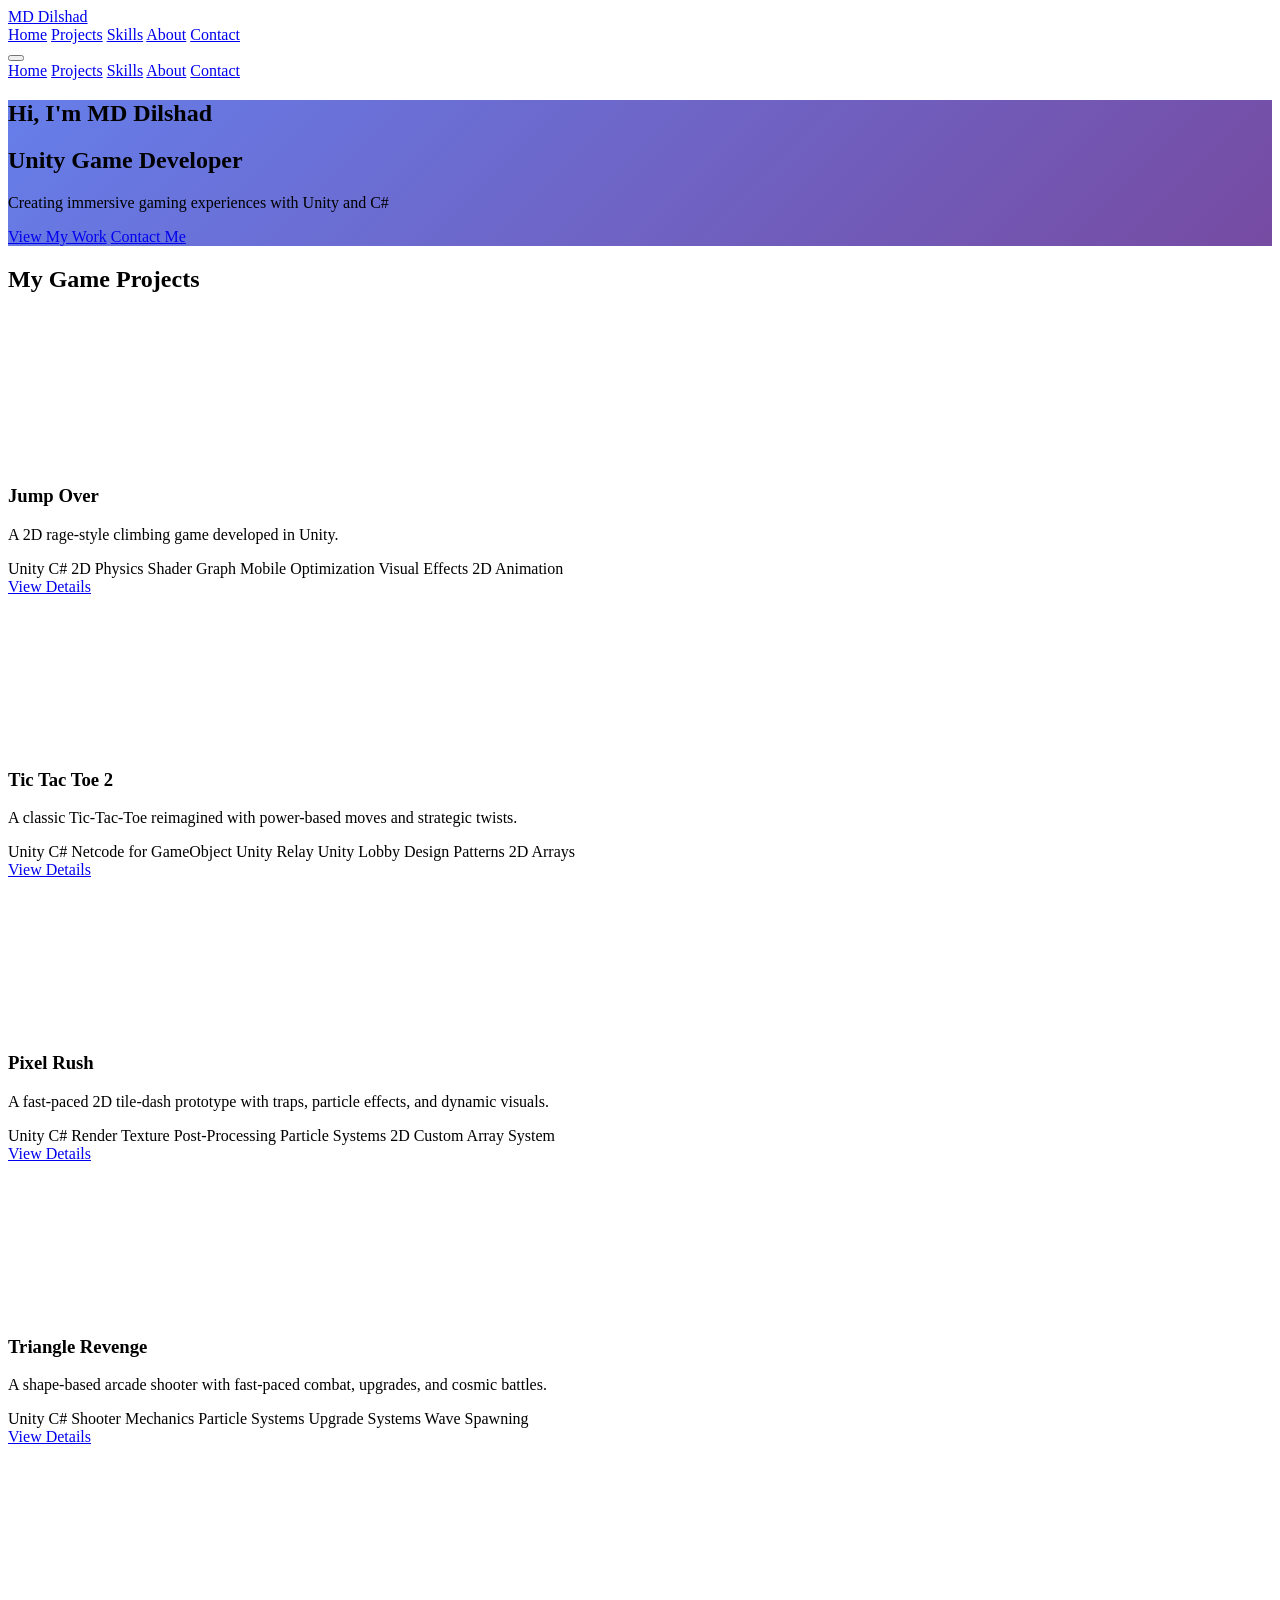
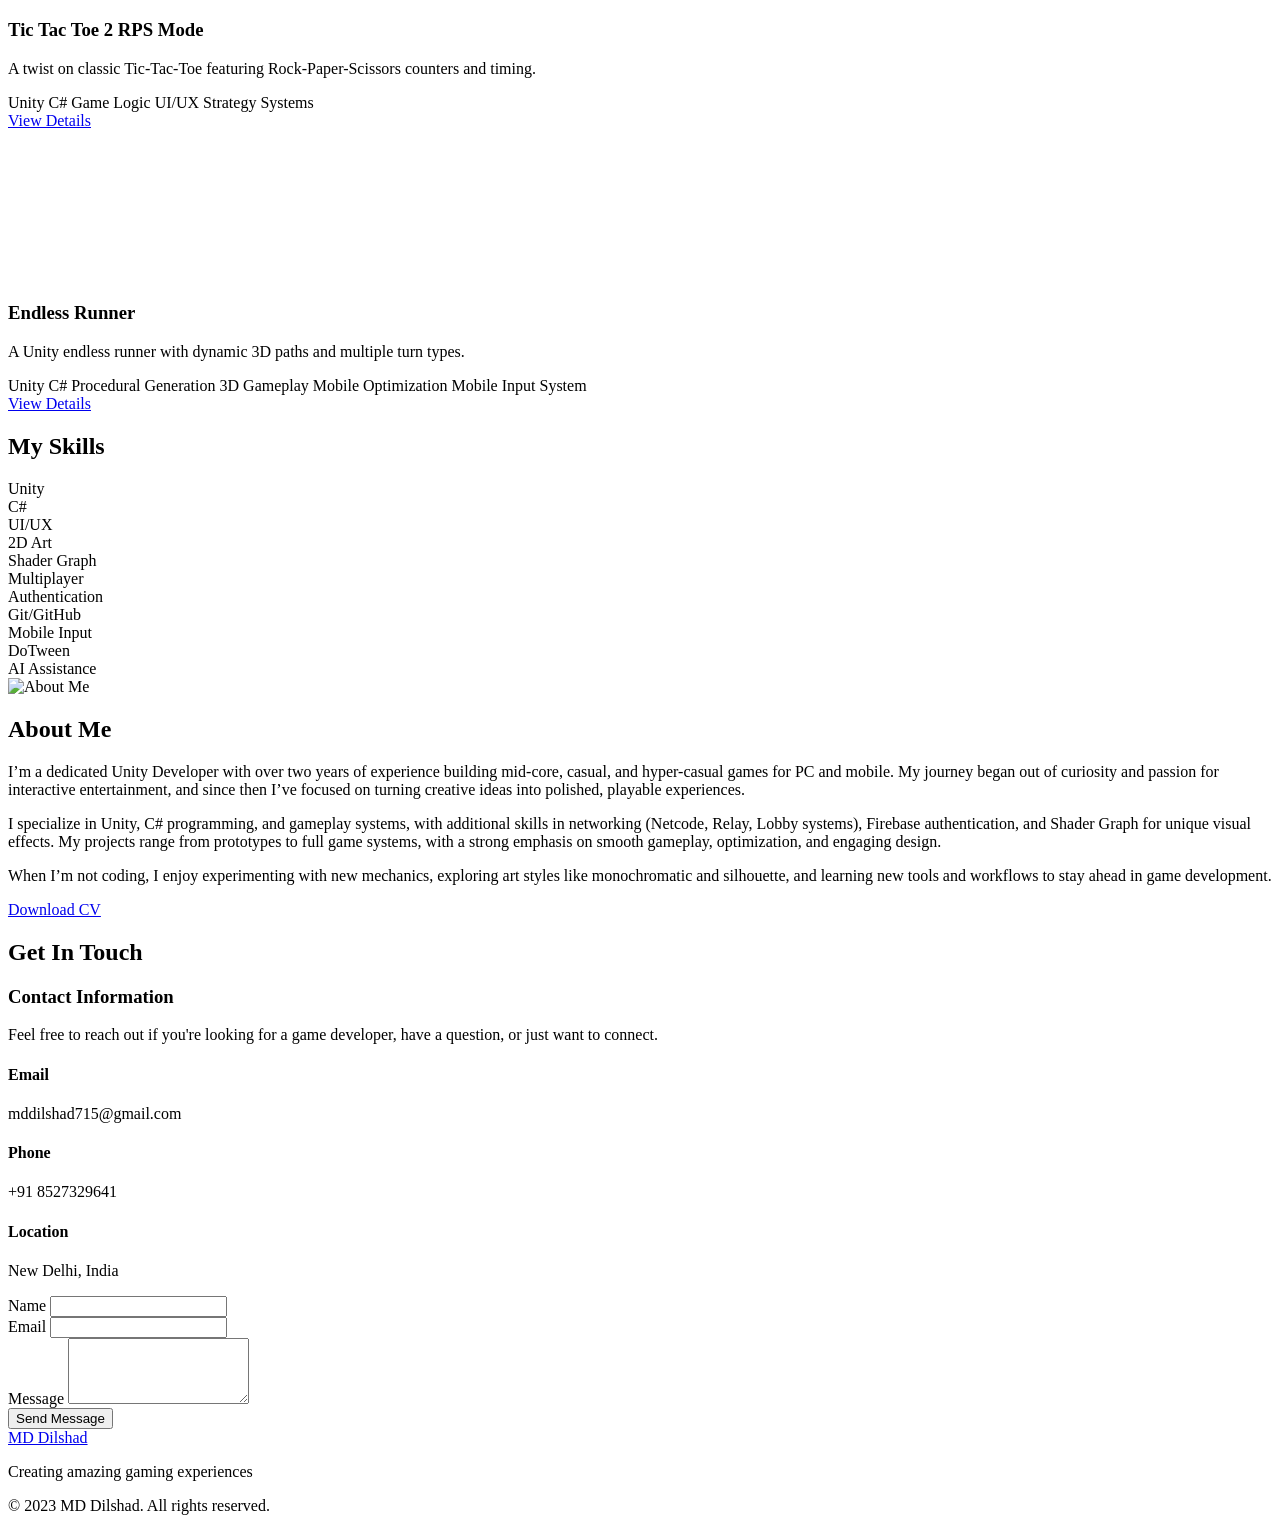
==== index.html @ 61116c67 "Hero Button Fix" ====
<!DOCTYPE html>
<html lang="en">
<head>
    <meta charset="UTF-8">
    <meta name="viewport" content="width=device-width, initial-scale=1.0">
    <title>Unity Game Developer Portfolio</title>
    <script src="https://cdn.tailwindcss.com"></script>
    <link href="https://unpkg.com/aos@2.3.1/dist/aos.css" rel="stylesheet">
    <script src="https://unpkg.com/aos@2.3.1/dist/aos.js"></script>
    <script src="https://cdn.jsdelivr.net/npm/feather-icons/dist/feather.min.js"></script>
    <script src="https://unpkg.com/feather-icons"></script>
    <style>
        html, body {
            max-width: 100%;
            overflow-x: hidden;
        }
        .hero-gradient {
            background: linear-gradient(135deg, #667eea 0%, #764ba2 100%);
        }
        .project-card:hover {
            transform: translateY(-5px);
            box-shadow: 0 20px 25px -5px rgba(0, 0, 0, 0.1), 0 10px 10px -5px rgba(0, 0, 0, 0.04);
        }
        .skill-icon {
            transition: all 0.3s ease;
        }
        .skill-icon:hover {
            transform: scale(1.1);
        }
    </style>
</head>
<body class="bg-gray-100 font-sans overflow-x-hidden">
    <!-- Navigation -->
    <nav class="bg-white shadow-lg fixed w-full z-10">
        <div class="max-w-6xl mx-auto px-4">
            <div class="flex justify-between">
                <div class="flex space-x-7">
                    <div>
                        <a href="#" class="flex items-center py-4 px-2">
                            <i data-feather="cpu" class="h-8 w-8 text-indigo-600"></i>
                            <span class="font-semibold text-gray-900 text-lg ml-2">MD Dilshad</span>
                        </a>
                    </div>
                </div>
                <div class="hidden md:flex items-center space-x-1">
                    <a href="#home" class="py-4 px-2 text-indigo-600 border-b-4 border-indigo-600 font-semibold">Home</a>
                    <a href="#projects" class="py-4 px-2 text-gray-500 font-semibold hover:text-indigo-600 transition duration-300">Projects</a>
                    <a href="#skills" class="py-4 px-2 text-gray-500 font-semibold hover:text-indigo-600 transition duration-300">Skills</a>
                    <a href="#about" class="py-4 px-2 text-gray-500 font-semibold hover:text-indigo-600 transition duration-300">About</a>
                    <a href="#contact" class="py-4 px-2 text-gray-500 font-semibold hover:text-indigo-600 transition duration-300">Contact</a>
                </div>
                <div class="md:hidden flex items-center">
                    <button class="outline-none mobile-menu-button">
                        <i data-feather="menu" class="h-6 w-6 text-gray-500"></i>
                    </button>
                </div>
            </div>
            <!-- Mobile menu -->
            <div class="mobile-menu hidden md:hidden">
                <a href="#home" class="block py-2 px-4 text-sm hover:bg-indigo-50 text-indigo-600">Home</a>
                <a href="#projects" class="block py-2 px-4 text-sm hover:bg-indigo-50 text-gray-500 hover:text-indigo-600">Projects</a>
                <a href="#skills" class="block py-2 px-4 text-sm hover:bg-indigo-50 text-gray-500 hover:text-indigo-600">Skills</a>
                <a href="#about" class="block py-2 px-4 text-sm hover:bg-indigo-50 text-gray-500 hover:text-indigo-600">About</a>
                <a href="#contact" class="block py-2 px-4 text-sm hover:bg-indigo-50 text-gray-500 hover:text-indigo-600">Contact</a>
            </div>
        </div>
    </nav>

    <!-- Hero Section -->
    <section id="home" class="hero-gradient text-white pt-32 pb-20 px-4">
        <div class="max-w-6xl mx-auto">
            <div class="flex flex-col items-center text-center">
                <div data-aos="fade-up">
                    <h1 class="text-4xl md:text-5xl font-bold mb-4">Hi, I'm MD Dilshad</h1>
                    <h2 class="text-2xl md:text-3xl font-semibold mb-4">Unity Game Developer</h2>
                    <p class="text-xl mb-8">Creating immersive gaming experiences with Unity and C#</p>
                    <div class="flex space-x-4 justify-center">
                        <a href="#projects" class="border-2 border-white text-white px-6 py-3 rounded-lg font-semibold hover:bg-white hover:text-indigo-600 transition duration-300">View My Work</a>
                        <a href="#contact" class="border-2 border-white text-white px-6 py-3 rounded-lg font-semibold hover:bg-white hover:text-indigo-600 transition duration-300">Contact Me</a>
                    </div>
                </div>
            </div>
        </div>
    </section>

    <!-- Projects Section -->
    <section id="projects" class="py-20 bg-white">
        <div class="max-w-6xl mx-auto px-4">
            <h2 class="text-3xl font-bold text-center mb-16" data-aos="fade-up">My Game Projects</h2>
            <div class="grid md:grid-cols-2 lg:grid-cols-3 gap-8">
                <!-- Project 1 -->
                <div class="project-card bg-gray-50 rounded-lg overflow-hidden shadow-md transition duration-300" data-aos="fade-up" data-aos-delay="100">
                    <iframe class="w-full h-48" src="https://www.youtube.com/embed/3eu5__OpZB0?autoplay=0&mute=1" frameborder="0" allow="accelerometer; autoplay; clipboard-write; encrypted-media; gyroscope; picture-in-picture" allowfullscreen></iframe>
                    <div class="p-6">
                        <h3 class="text-xl font-semibold mb-2">Jump Over</h3>
                        <p class="text-gray-600 mb-4">A 2D rage-style climbing game developed in Unity.</p>
                        <div class="flex flex-wrap gap-2 mb-4">
                            <span class="bg-indigo-100 text-indigo-800 text-xs px-2 py-1 rounded">Unity</span>
                            <span class="bg-indigo-100 text-indigo-800 text-xs px-2 py-1 rounded">C#</span>
                            <span class="bg-indigo-100 text-indigo-800 text-xs px-2 py-1 rounded">2D Physics</span>
                             <span class="bg-indigo-100 text-indigo-800 text-xs px-2 py-1 rounded">Shader Graph</span>
                             <span class="bg-indigo-100 text-indigo-800 text-xs px-2 py-1 rounded">Mobile Optimization</span>
                             <span class="bg-indigo-100 text-indigo-800 text-xs px-2 py-1 rounded">Visual Effects</span>
                             <span class="bg-indigo-100 text-indigo-800 text-xs px-2 py-1 rounded">2D Animation</span>
                        </div>
                        <a href="Projects/jump-over.html" class="text-indigo-600 font-medium hover:text-indigo-800 flex items-center">
                            View Details <i data-feather="arrow-right" class="ml-1 w-4 h-4"></i>
                        </a>
                    </div>
                </div>

                <!-- Project 2 -->
                <div class="project-card bg-gray-50 rounded-lg overflow-hidden shadow-md transition duration-300" data-aos="fade-up" data-aos-delay="200">
                    <iframe class="w-full h-48" src="https://www.youtube.com/embed/LRDR1zt-kwQ?autoplay=0&mute=1" frameborder="0" allow="accelerometer; autoplay; clipboard-write; encrypted-media; gyroscope; picture-in-picture" allowfullscreen></iframe>
                    <div class="p-6">
                        <h3 class="text-xl font-semibold mb-2">Tic Tac Toe 2</h3>
                        <p class="text-gray-600 mb-4">A classic Tic-Tac-Toe reimagined with power-based moves and strategic twists.</p>
                        <div class="flex flex-wrap gap-2 mb-4">
                            <span class="bg-indigo-100 text-indigo-800 text-xs px-2 py-1 rounded">Unity</span>
                            <span class="bg-indigo-100 text-indigo-800 text-xs px-2 py-1 rounded">C#</span>
                            <span class="bg-indigo-100 text-indigo-800 text-xs px-2 py-1 rounded">Netcode for GameObject</span>
                            <span class="bg-indigo-100 text-indigo-800 text-xs px-2 py-1 rounded">Unity Relay</span>
                            <span class="bg-indigo-100 text-indigo-800 text-xs px-2 py-1 rounded">Unity Lobby</span>
                            <span class="bg-indigo-100 text-indigo-800 text-xs px-2 py-1 rounded">Design Patterns</span>
                            <span class="bg-indigo-100 text-indigo-800 text-xs px-2 py-1 rounded">2D Arrays</span>
                        </div>
                        <a href="Projects/tic-tac-toe-2.html" class="text-indigo-600 font-medium hover:text-indigo-800 flex items-center">
                            View Details <i data-feather="arrow-right" class="ml-1 w-4 h-4"></i>
                        </a>
                    </div>
                </div>

                <!-- Project 3 -->
                <div class="project-card bg-gray-50 rounded-lg overflow-hidden shadow-md transition duration-300" data-aos="fade-up" data-aos-delay="300">
                    <iframe class="w-full h-48" src="https://www.youtube.com/embed/Wtzt5VCRY5o?autoplay=0&mute=1" frameborder="0" allow="accelerometer; autoplay; clipboard-write; encrypted-media; gyroscope; picture-in-picture" allowfullscreen></iframe>
                    <div class="p-6">
                        <h3 class="text-xl font-semibold mb-2">Pixel Rush</h3>
                        <p class="text-gray-600 mb-4">A fast-paced 2D tile-dash prototype with traps, particle effects, and dynamic visuals.</p>
                        <div class="flex flex-wrap gap-2 mb-4">
                            <span class="bg-indigo-100 text-indigo-800 text-xs px-2 py-1 rounded">Unity</span>
                            <span class="bg-indigo-100 text-indigo-800 text-xs px-2 py-1 rounded">C#</span>
                            <span class="bg-indigo-100 text-indigo-800 text-xs px-2 py-1 rounded">Render Texture</span>
                            <span class="bg-indigo-100 text-indigo-800 text-xs px-2 py-1 rounded">Post-Processing</span>
                            <span class="bg-indigo-100 text-indigo-800 text-xs px-2 py-1 rounded">Particle Systems</span>
                            <span class="bg-indigo-100 text-indigo-800 text-xs px-2 py-1 rounded">2D</span>
                            <span class="bg-indigo-100 text-indigo-800 text-xs px-2 py-1 rounded">Custom Array System</span>
                        </div>
                        <a href="Projects/pixel-rush.html" class="text-indigo-600 font-medium hover:text-indigo-800 flex items-center">
                            View Details <i data-feather="arrow-right" class="ml-1 w-4 h-4"></i>
                        </a>
                    </div>
                </div>

                <!-- Project 4 -->
                <div class="project-card bg-gray-50 rounded-lg overflow-hidden shadow-md transition duration-300" data-aos="fade-up" data-aos-delay="200">
                    <iframe class="w-full h-48" src="https://www.youtube.com/embed/_KLs9gcrecw?autoplay=0&mute=1" frameborder="0" allow="accelerometer; autoplay; clipboard-write; encrypted-media; gyroscope; picture-in-picture" allowfullscreen></iframe>
                    <div class="p-6">
                        <h3 class="text-xl font-semibold mb-2">Triangle Revenge</h3>
                        <p class="text-gray-600 mb-4">A shape-based arcade shooter with fast-paced combat, upgrades, and cosmic battles.</p>
                        <div class="flex flex-wrap gap-2 mb-4">
                            <span class="bg-indigo-100 text-indigo-800 text-xs px-2 py-1 rounded">Unity</span>
                            <span class="bg-indigo-100 text-indigo-800 text-xs px-2 py-1 rounded">C#</span>
                            <span class="bg-indigo-100 text-indigo-800 text-xs px-2 py-1 rounded">Shooter Mechanics</span>
                            <span class="bg-indigo-100 text-indigo-800 text-xs px-2 py-1 rounded">Particle Systems</span>
                            <span class="bg-indigo-100 text-indigo-800 text-xs px-2 py-1 rounded">Upgrade Systems</span>
                            <span class="bg-indigo-100 text-indigo-800 text-xs px-2 py-1 rounded">Wave Spawning</span>
                        </div>
                        <a href="Projects/triangle-revenge.html" class="text-indigo-600 font-medium hover:text-indigo-800 flex items-center">
                            View Details <i data-feather="arrow-right" class="ml-1 w-4 h-4"></i>
                        </a>
                    </div>
                </div>
                <!-- Project 5 -->
                <div class="project-card bg-gray-50 rounded-lg overflow-hidden shadow-md transition duration-300" data-aos="fade-up" data-aos-delay="200">
                    <iframe class="w-full h-48" src="https://www.youtube.com/embed/B2mgcxp8aUc?autoplay=0&mute=1" frameborder="0" allow="accelerometer; autoplay; clipboard-write; encrypted-media; gyroscope; picture-in-picture" allowfullscreen></iframe>
                    <div class="p-6">
                        <h3 class="text-xl font-semibold mb-2">Tic Tac Toe 2 RPS Mode</h3>
                        <p class="text-gray-600 mb-4">A twist on classic Tic-Tac-Toe featuring Rock-Paper-Scissors counters and timing.</p>
                        <div class="flex flex-wrap gap-2 mb-4">
                            <span class="bg-indigo-100 text-indigo-800 text-xs px-2 py-1 rounded">Unity</span>
                            <span class="bg-indigo-100 text-indigo-800 text-xs px-2 py-1 rounded">C#</span>
                            <span class="bg-indigo-100 text-indigo-800 text-xs px-2 py-1 rounded">Game Logic</span>
                            <span class="bg-indigo-100 text-indigo-800 text-xs px-2 py-1 rounded">UI/UX</span>
                            <span class="bg-indigo-100 text-indigo-800 text-xs px-2 py-1 rounded">Strategy Systems</span>
                        </div>
                        <a href="Projects/tic-tac-toe-2-rps-mode.html" class="text-indigo-600 font-medium hover:text-indigo-800 flex items-center">
                            View Details <i data-feather="arrow-right" class="ml-1 w-4 h-4"></i>
                        </a>
                    </div>
                </div>
                <!-- Project 6 -->
                <div class="project-card bg-gray-50 rounded-lg overflow-hidden shadow-md transition duration-300" data-aos="fade-up" data-aos-delay="200">
                    <iframe class="w-full h-48" src="https://www.youtube.com/embed/aEYJbRHTo30?autoplay=0&mute=1" frameborder="0" allow="accelerometer; autoplay; clipboard-write; encrypted-media; gyroscope; picture-in-picture" allowfullscreen></iframe>
                    <div class="p-6">
                        <h3 class="text-xl font-semibold mb-2">Endless Runner</h3>
                        <p class="text-gray-600 mb-4">A Unity endless runner with dynamic 3D paths and multiple turn types.</p>
                        <div class="flex flex-wrap gap-2 mb-4">
                            <span class="bg-indigo-100 text-indigo-800 text-xs px-2 py-1 rounded">Unity</span>
                            <span class="bg-indigo-100 text-indigo-800 text-xs px-2 py-1 rounded">C#</span>
                            <span class="bg-indigo-100 text-indigo-800 text-xs px-2 py-1 rounded">Procedural Generation</span>
                            <span class="bg-indigo-100 text-indigo-800 text-xs px-2 py-1 rounded">3D Gameplay</span>
                            <span class="bg-indigo-100 text-indigo-800 text-xs px-2 py-1 rounded">Mobile Optimization</span>
                            <span class="bg-indigo-100 text-indigo-800 text-xs px-2 py-1 rounded">Mobile Input System</span>
                        </div>
                        <a href="Projects/endless-runner.html" class="text-indigo-600 font-medium hover:text-indigo-800 flex items-center">
                            View Details <i data-feather="arrow-right" class="ml-1 w-4 h-4"></i>
                        </a>
                    </div>
                </div>
            </div>
        </div>
    </section>

    <!-- Skills Section -->
    <section id="skills" class="py-20 bg-gray-100">
        <div class="max-w-6xl mx-auto px-4">
            <h2 class="text-3xl font-bold text-center mb-16" data-aos="fade-up">My Skills</h2>
            <div class="grid grid-cols-2 sm:grid-cols-3 md:grid-cols-4 lg:grid-cols-6 xl:grid-cols-8 gap-4 md:gap-6">
                <div class="flex flex-col items-center p-2" data-aos="fade-up" data-aos-delay="100">
                    <div class="skill-icon bg-white p-4 md:p-6 rounded-full shadow-md mb-2 md:mb-3">
                        <i data-feather="box" class="h-8 md:h-10 w-8 md:w-10 text-indigo-600"></i>
                    </div>
                    <span class="font-medium text-sm md:text-base">Unity</span>
                </div>
                <div class="flex flex-col items-center p-2" data-aos="fade-up" data-aos-delay="150">
                    <div class="skill-icon bg-white p-4 md:p-6 rounded-full shadow-md mb-2 md:mb-3">
                        <i data-feather="code" class="h-8 md:h-10 w-8 md:w-10 text-indigo-600"></i>
                    </div>
                    <span class="font-medium text-sm md:text-base">C#</span>
                </div>
                <div class="flex flex-col items-center p-2" data-aos="fade-up" data-aos-delay="200">
                    <div class="skill-icon bg-white p-4 md:p-6 rounded-full shadow-md mb-2 md:mb-3">
                        <i data-feather="layout" class="h-8 md:h-10 w-8 md:w-10 text-indigo-600"></i>
                    </div>
                    <span class="font-medium text-sm md:text-base">UI/UX</span>
                </div>
                <div class="flex flex-col items-center p-2" data-aos="fade-up" data-aos-delay="300">
                    <div class="skill-icon bg-white p-4 md:p-6 rounded-full shadow-md mb-2 md:mb-3">
                        <i data-feather="image" class="h-8 md:h-10 w-8 md:w-10 text-indigo-600"></i>
                    </div>
                    <span class="font-medium text-sm md:text-base">2D Art</span>
                </div>
                <div class="flex flex-col items-center p-2" data-aos="fade-up" data-aos-delay="350">
                    <div class="skill-icon bg-white p-4 md:p-6 rounded-full shadow-md mb-2 md:mb-3">
                        <i data-feather="sliders" class="h-8 md:h-10 w-8 md:w-10 text-indigo-600"></i>
                    </div>
                    <span class="font-medium text-sm md:text-base">Shader Graph</span>
                </div>
                <div class="flex flex-col items-center p-2" data-aos="fade-up" data-aos-delay="400">
                    <div class="skill-icon bg-white p-4 md:p-6 rounded-full shadow-md mb-2 md:mb-3">
                        <i data-feather="users" class="h-8 md:h-10 w-8 md:w-10 text-indigo-600"></i>
                    </div>
                    <span class="font-medium text-sm md:text-base">Multiplayer</span>
                </div>
                <div class="flex flex-col items-center p-2" data-aos="fade-up" data-aos-delay="450">
                    <div class="skill-icon bg-white p-4 md:p-6 rounded-full shadow-md mb-2 md:mb-3">
                        <i data-feather="lock" class="h-8 md:h-10 w-8 md:w-10 text-indigo-600"></i>
                    </div>
                    <span class="font-medium text-sm md:text-base">Authentication</span>
                </div>
                <div class="flex flex-col items-center p-2" data-aos="fade-up" data-aos-delay="500">
                    <div class="skill-icon bg-white p-4 md:p-6 rounded-full shadow-md mb-2 md:mb-3">
                        <i data-feather="git-branch" class="h-8 md:h-10 w-8 md:w-10 text-indigo-600"></i>
                    </div>
                    <span class="font-medium text-sm md:text-base">Git/GitHub</span>
                </div>
                <div class="flex flex-col items-center p-2" data-aos="fade-up" data-aos-delay="550">
                    <div class="skill-icon bg-white p-4 md:p-6 rounded-full shadow-md mb-2 md:mb-3">
                        <i data-feather="smartphone" class="h-8 md:h-10 w-8 md:w-10 text-indigo-600"></i>
                    </div>
                    <span class="font-medium text-sm md:text-base">Mobile Input</span>
                </div>
                <div class="flex flex-col items-center p-2" data-aos="fade-up" data-aos-delay="600">
                    <div class="skill-icon bg-white p-4 md:p-6 rounded-full shadow-md mb-2 md:mb-3">
                        <i data-feather="move" class="h-8 md:h-10 w-8 md:w-10 text-indigo-600"></i>
                    </div>
                    <span class="font-medium text-sm md:text-base">DoTween</span>
                </div>
                <div class="flex flex-col items-center p-2" data-aos="fade-up" data-aos-delay="650">
                    <div class="skill-icon bg-white p-4 md:p-6 rounded-full shadow-md mb-2 md:mb-3">
                        <i data-feather="message-square" class="h-8 md:h-10 w-8 md:w-10 text-indigo-600"></i>
                    </div>
                    <span class="font-medium text-sm md:text-base">AI Assistance</span>
                </div>
            </div>
        </div>
    </section>

    <!-- About Section -->
    <section id="about" class="py-20 bg-white">
        <div class="max-w-6xl mx-auto px-4">
            <div class="flex flex-col md:flex-row items-center">
                <div class="md:w-1/3 mb-10 md:mb-0" data-aos="fade-right">
                    <img src="https://raw.githubusercontent.com/Dilshad716/Portfolio/refs/heads/main/Images/Dilshad.jpg" alt="About Me" class="rounded-full w-64 h-64 object-cover mx-auto shadow-xl">
                </div>
                <div class="md:w-2/3 md:pl-16" data-aos="fade-left">
                    <h2 class="text-3xl font-bold mb-6">About Me</h2>
                    <p class="text-gray-600 mb-4">
                        I’m a dedicated Unity Developer with over two years of experience building mid-core, casual, and hyper-casual games for PC and mobile. My journey began out of curiosity and passion for interactive entertainment, and since then I’ve focused on turning creative ideas into polished, playable experiences.
                    </p>
                    <p class="text-gray-600 mb-6">
                        I specialize in Unity, C# programming, and gameplay systems, with additional skills in networking (Netcode, Relay, Lobby systems), Firebase authentication, and Shader Graph for unique visual effects. My projects range from prototypes to full game systems, with a strong emphasis on smooth gameplay, optimization, and engaging design.
                    </p>
                    <p class="text-gray-600 mb-6">
                        When I’m not coding, I enjoy experimenting with new mechanics, exploring art styles like monochromatic and silhouette, and learning new tools and workflows to stay ahead in game development.
                    </p>
                    <div class="flex space-x-4">
                        <a href="CV/CV.jpg" download="MD_Dilshad_CV.pdf" class="bg-indigo-600 text-white px-6 py-3 rounded-lg font-semibold hover:bg-indigo-700 transition duration-300 flex items-center">
                            <i data-feather="download" class="mr-2"></i> Download CV
                        </a>
                    </div>
                </div>
            </div>
        </div>
    </section>

    <!-- Contact Section -->
    <section id="contact" class="py-20 bg-gray-100">
        <div class="max-w-6xl mx-auto px-4">
            <h2 class="text-3xl font-bold text-center mb-16" data-aos="fade-up">Get In Touch</h2>
            <div class="flex flex-col md:flex-row">
                <div class="md:w-1/2 mb-10 md:mb-0" data-aos="fade-right">
                    <h3 class="text-xl font-semibold mb-4">Contact Information</h3>
                    <p class="text-gray-600 mb-6">Feel free to reach out if you're looking for a game developer, have a question, or just want to connect.</p>
                    
                    <div class="flex items-start mb-4">
                        <i data-feather="mail" class="text-indigo-600 mr-4 mt-1"></i>
                        <div>
                            <h4 class="font-medium">Email</h4>
                            <p class="text-gray-600">mddilshad715@gmail.com</p>
                        </div>
                    </div>
                    
                    <div class="flex items-start mb-4">
                        <i data-feather="phone" class="text-indigo-600 mr-4 mt-1"></i>
                        <div>
                            <h4 class="font-medium">Phone</h4>
                            <p class="text-gray-600">+91 8527329641</p>
                        </div>
                    </div>
                    
                    <div class="flex items-start">
                        <i data-feather="map-pin" class="text-indigo-600 mr-4 mt-1"></i>
                        <div>
                            <h4 class="font-medium">Location</h4>
                            <p class="text-gray-600">New Delhi, India</p>
                        </div>
                    </div>
                </div>
                
                <div class="md:w-1/2 md:pl-10" data-aos="fade-left">
                    <form action="https://api.web3forms.com/submit" method="POST" class="space-y-4">
                     <input type="hidden" name="access_key" value="c8170e10-b396-49bc-bee5-4095596e1007">
                        <div>
                            <label for="name" class="block text-gray-700 font-medium mb-2">Name</label>
                            <input type="text" name="name" id="name" class="w-full px-4 py-2 border border-gray-300 rounded-lg focus:outline-none focus:ring-2 focus:ring-indigo-600">
                        </div>
                        
                        <div>
                            <label for="email" class="block text-gray-700 font-medium mb-2">Email</label>
                            <input type="email" name="email" id="email" class="w-full px-4 py-2 border border-gray-300 rounded-lg focus:outline-none focus:ring-2 focus:ring-indigo-600">
                        </div>
                        
                        <div>
                            <label for="message" class="block text-gray-700 font-medium mb-2">Message</label>
                            <textarea id="message" name="message" rows="4" class="w-full px-4 py-2 border border-gray-300 rounded-lg focus:outline-none focus:ring-2 focus:ring-indigo-600"></textarea>
                        </div>
                        
                        <button type="submit" class="bg-indigo-600 text-white px-6 py-3 rounded-lg font-semibold hover:bg-indigo-700 transition duration-300 w-full">
                            Send Message
                        </button>
                    </form>
                </div>
            </div>
        </div>
    </section>

    <!-- Footer -->
    <footer class="bg-gray-900 text-white py-12">
        <div class="max-w-6xl mx-auto px-4">
            <div class="flex flex-col md:flex-row justify-between items-center">
                <div class="mb-6 md:mb-0 text-center md:text-left">
                    <a href="#" class="flex items-center justify-center md:justify-start">
                        <i data-feather="cpu" class="h-8 w-8 text-indigo-400"></i>
                        <span class="font-semibold text-xl ml-2">MD Dilshad</span>
                    </a>
                    <p class="mt-2 text-gray-400">Creating amazing gaming experiences</p>
                </div>
                
                <div class="flex space-x-6 justify-center md:justify-start">
                    <a href="https://github.com/Dilshad716" target="_blank" rel="noopener noreferrer" class="text-gray-400 hover:text-white transition duration-300">
                        <i data-feather="github" class="h-6 w-6"></i>
                    </a>
                    <a href="https://www.linkedin.com/in/mddilshad715" target="_blank" rel="noopener noreferrer" class="text-gray-400 hover:text-white transition duration-300">
                        <i data-feather="linkedin" class="h-6 w-6"></i>
                    </a>
                </div>
            </div>
            
            <div class="border-t border-gray-800 mt-8 pt-8 flex flex-col md:flex-row justify-between items-center">
                <p class="text-gray-400 text-sm">© 2023 MD Dilshad. All rights reserved.</p>
            </div>
        </div>
    </footer>

    <script>
        AOS.init({
            duration: 800,
            easing: 'ease-in-out',
            once: true
        });
        
        feather.replace();
        
        // Mobile menu toggle
        const mobileMenuButton = document.querySelector('.mobile-menu-button');
        const mobileMenu = document.querySelector('.mobile-menu');
        
        mobileMenuButton.addEventListener('click', () => {
            const isExpanded = mobileMenuButton.getAttribute('aria-expanded') === 'true';
            mobileMenuButton.setAttribute('aria-expanded', !isExpanded);
            mobileMenu.classList.toggle('hidden');
            
            // Change icon based on menu state
            const menuIcon = mobileMenuButton.querySelector('i');
            if (isExpanded) {
                menuIcon.setAttribute('data-feather', 'menu');
            } else {
                menuIcon.setAttribute('data-feather', 'x');
            }
            feather.replace();
        });
    </script>
</body>
</html>
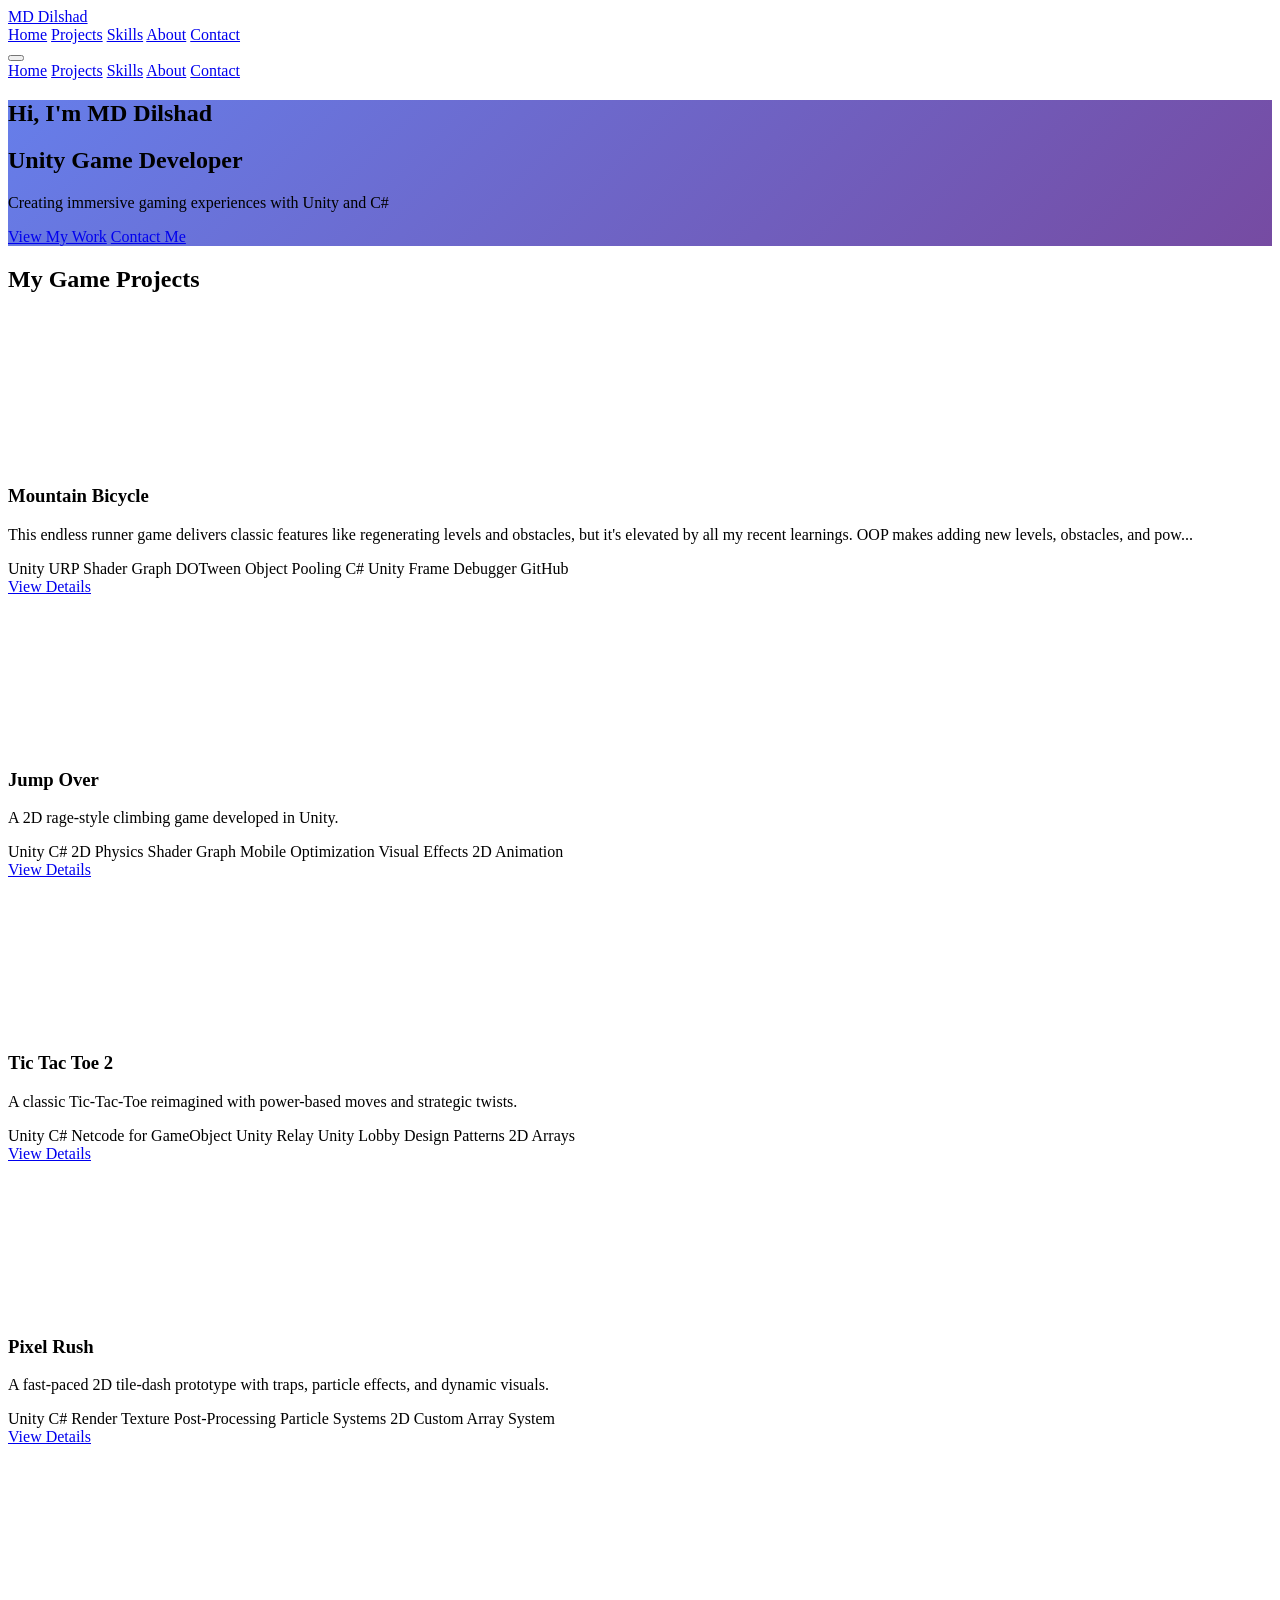
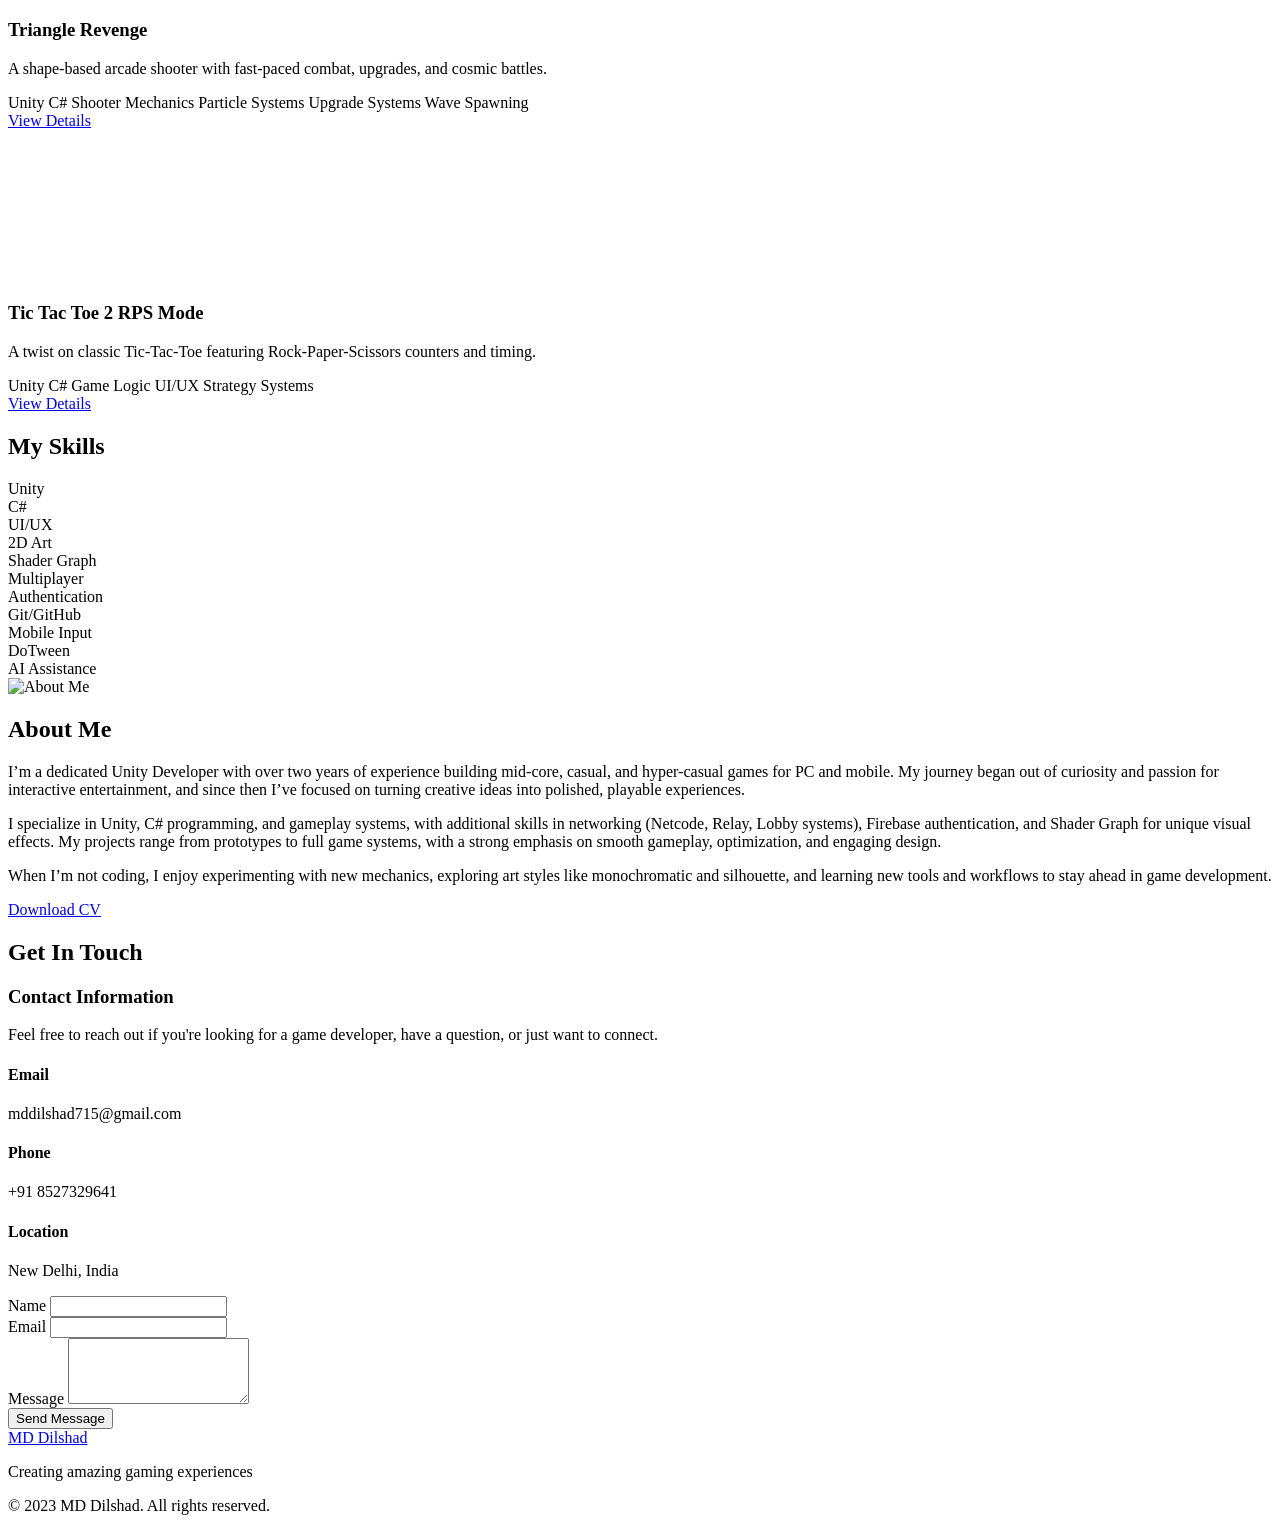
==== commit 7e387051: "New Endless Runner Added" ====
--- a/index.html
+++ b/index.html
@@ -4,6 +4,7 @@
     <meta charset="UTF-8">
     <meta name="viewport" content="width=device-width, initial-scale=1.0">
     <title>Unity Game Developer Portfolio</title>
+    <link rel="icon" type="image/svg+xml" href="data:image/svg+xml,<svg xmlns='http://www.w3.org/2000/svg' viewBox='0 0 24 24' fill='%236366f1'><path d='M20 18c1.1 0 2-.9 2-2V6c0-1.1-.9-2-2-2H4c-1.1 0-2 .9-2 2v10c0 1.1.9 2 2 2H1c-.55 0-1 .45-1 1s.45 1 1 1h22c.55 0 1-.45 1-1s-.45-1-1-1h-3zM5 6h14c.55 0 1 .45 1 1v8c0 .55-.45 1-1 1H5c-.55 0-1-.45-1-1V7c0-.55.45-1 1-1z'/></svg>">
     <script src="https://cdn.tailwindcss.com"></script>
     <link href="https://unpkg.com/aos@2.3.1/dist/aos.css" rel="stylesheet">
     <script src="https://unpkg.com/aos@2.3.1/dist/aos.js"></script>
@@ -88,7 +89,28 @@
         <div class="max-w-6xl mx-auto px-4">
             <h2 class="text-3xl font-bold text-center mb-16" data-aos="fade-up">My Game Projects</h2>
             <div class="grid md:grid-cols-2 lg:grid-cols-3 gap-8">
-                <!-- Project 1 -->
+                 <!-- Project 1 -->
+                <div class="project-card bg-gray-50 rounded-lg overflow-hidden shadow-md transition duration-300" data-aos="fade-up" data-aos-delay="200">
+                    <iframe class="w-full h-48" src="https://www.youtube.com/embed/bGYycZSP-ss?autoplay=0&mute=1" frameborder="0" allow="accelerometer; autoplay; clipboard-write; encrypted-media; gyroscope; picture-in-picture" allowfullscreen></iframe>
+                    <div class="p-6">
+                        <h3 class="text-xl font-semibold mb-2">Mountain Bicycle</h3>
+                        <p class="text-gray-600 mb-4">This endless runner game delivers classic features like regenerating levels and obstacles, but it's elevated by all my recent learnings. OOP makes adding new levels, obstacles, and pow...</p>
+                        <div class="flex flex-wrap gap-2 mb-4">
+                            <span class="bg-indigo-100 text-indigo-800 px-3 py-1 rounded-full text-sm">Unity URP</span>
+                            <span class="bg-indigo-100 text-indigo-800 px-3 py-1 rounded-full text-sm">Shader Graph</span>
+                            <span class="bg-indigo-100 text-indigo-800 px-3 py-1 rounded-full text-sm">DOTween</span>
+                            <span class="bg-indigo-100 text-indigo-800 px-3 py-1 rounded-full text-sm">Object Pooling</span>
+                            <span class="bg-indigo-100 text-indigo-800 px-3 py-1 rounded-full text-sm">C#</span>
+                            <span class="bg-indigo-100 text-indigo-800 px-3 py-1 rounded-full text-sm">Unity Frame Debugger</span>
+                            <span class="bg-indigo-100 text-indigo-800 px-3 py-1 rounded-full text-sm">GitHub</span>
+                        </div>
+                        <a href="Projects/endless-runner.html" class="text-indigo-600 font-medium hover:text-indigo-800 flex items-center">
+                            View Details <i data-feather="arrow-right" class="ml-1 w-4 h-4"></i>
+                        </a>
+                    </div>
+                </div>
+
+                <!-- Project 2 -->
                 <div class="project-card bg-gray-50 rounded-lg overflow-hidden shadow-md transition duration-300" data-aos="fade-up" data-aos-delay="100">
                     <iframe class="w-full h-48" src="https://www.youtube.com/embed/3eu5__OpZB0?autoplay=0&mute=1" frameborder="0" allow="accelerometer; autoplay; clipboard-write; encrypted-media; gyroscope; picture-in-picture" allowfullscreen></iframe>
                     <div class="p-6">
@@ -109,7 +131,7 @@
                     </div>
                 </div>
 
-                <!-- Project 2 -->
+                <!-- Project 3 -->
                 <div class="project-card bg-gray-50 rounded-lg overflow-hidden shadow-md transition duration-300" data-aos="fade-up" data-aos-delay="200">
                     <iframe class="w-full h-48" src="https://www.youtube.com/embed/LRDR1zt-kwQ?autoplay=0&mute=1" frameborder="0" allow="accelerometer; autoplay; clipboard-write; encrypted-media; gyroscope; picture-in-picture" allowfullscreen></iframe>
                     <div class="p-6">
@@ -130,7 +152,7 @@
                     </div>
                 </div>
 
-                <!-- Project 3 -->
+                <!-- Project 4 -->
                 <div class="project-card bg-gray-50 rounded-lg overflow-hidden shadow-md transition duration-300" data-aos="fade-up" data-aos-delay="300">
                     <iframe class="w-full h-48" src="https://www.youtube.com/embed/Wtzt5VCRY5o?autoplay=0&mute=1" frameborder="0" allow="accelerometer; autoplay; clipboard-write; encrypted-media; gyroscope; picture-in-picture" allowfullscreen></iframe>
                     <div class="p-6">
@@ -151,7 +173,7 @@
                     </div>
                 </div>
 
-                <!-- Project 4 -->
+                <!-- Project 5 -->
                 <div class="project-card bg-gray-50 rounded-lg overflow-hidden shadow-md transition duration-300" data-aos="fade-up" data-aos-delay="200">
                     <iframe class="w-full h-48" src="https://www.youtube.com/embed/_KLs9gcrecw?autoplay=0&mute=1" frameborder="0" allow="accelerometer; autoplay; clipboard-write; encrypted-media; gyroscope; picture-in-picture" allowfullscreen></iframe>
                     <div class="p-6">
@@ -170,7 +192,7 @@
                         </a>
                     </div>
                 </div>
-                <!-- Project 5 -->
+                <!-- Project 6 -->
                 <div class="project-card bg-gray-50 rounded-lg overflow-hidden shadow-md transition duration-300" data-aos="fade-up" data-aos-delay="200">
                     <iframe class="w-full h-48" src="https://www.youtube.com/embed/B2mgcxp8aUc?autoplay=0&mute=1" frameborder="0" allow="accelerometer; autoplay; clipboard-write; encrypted-media; gyroscope; picture-in-picture" allowfullscreen></iframe>
                     <div class="p-6">
@@ -188,25 +210,7 @@
                         </a>
                     </div>
                 </div>
-                <!-- Project 6 -->
-                <div class="project-card bg-gray-50 rounded-lg overflow-hidden shadow-md transition duration-300" data-aos="fade-up" data-aos-delay="200">
-                    <iframe class="w-full h-48" src="https://www.youtube.com/embed/aEYJbRHTo30?autoplay=0&mute=1" frameborder="0" allow="accelerometer; autoplay; clipboard-write; encrypted-media; gyroscope; picture-in-picture" allowfullscreen></iframe>
-                    <div class="p-6">
-                        <h3 class="text-xl font-semibold mb-2">Endless Runner</h3>
-                        <p class="text-gray-600 mb-4">A Unity endless runner with dynamic 3D paths and multiple turn types.</p>
-                        <div class="flex flex-wrap gap-2 mb-4">
-                            <span class="bg-indigo-100 text-indigo-800 text-xs px-2 py-1 rounded">Unity</span>
-                            <span class="bg-indigo-100 text-indigo-800 text-xs px-2 py-1 rounded">C#</span>
-                            <span class="bg-indigo-100 text-indigo-800 text-xs px-2 py-1 rounded">Procedural Generation</span>
-                            <span class="bg-indigo-100 text-indigo-800 text-xs px-2 py-1 rounded">3D Gameplay</span>
-                            <span class="bg-indigo-100 text-indigo-800 text-xs px-2 py-1 rounded">Mobile Optimization</span>
-                            <span class="bg-indigo-100 text-indigo-800 text-xs px-2 py-1 rounded">Mobile Input System</span>
-                        </div>
-                        <a href="Projects/endless-runner.html" class="text-indigo-600 font-medium hover:text-indigo-800 flex items-center">
-                            View Details <i data-feather="arrow-right" class="ml-1 w-4 h-4"></i>
-                        </a>
-                    </div>
-                </div>
+               
             </div>
         </div>
     </section>
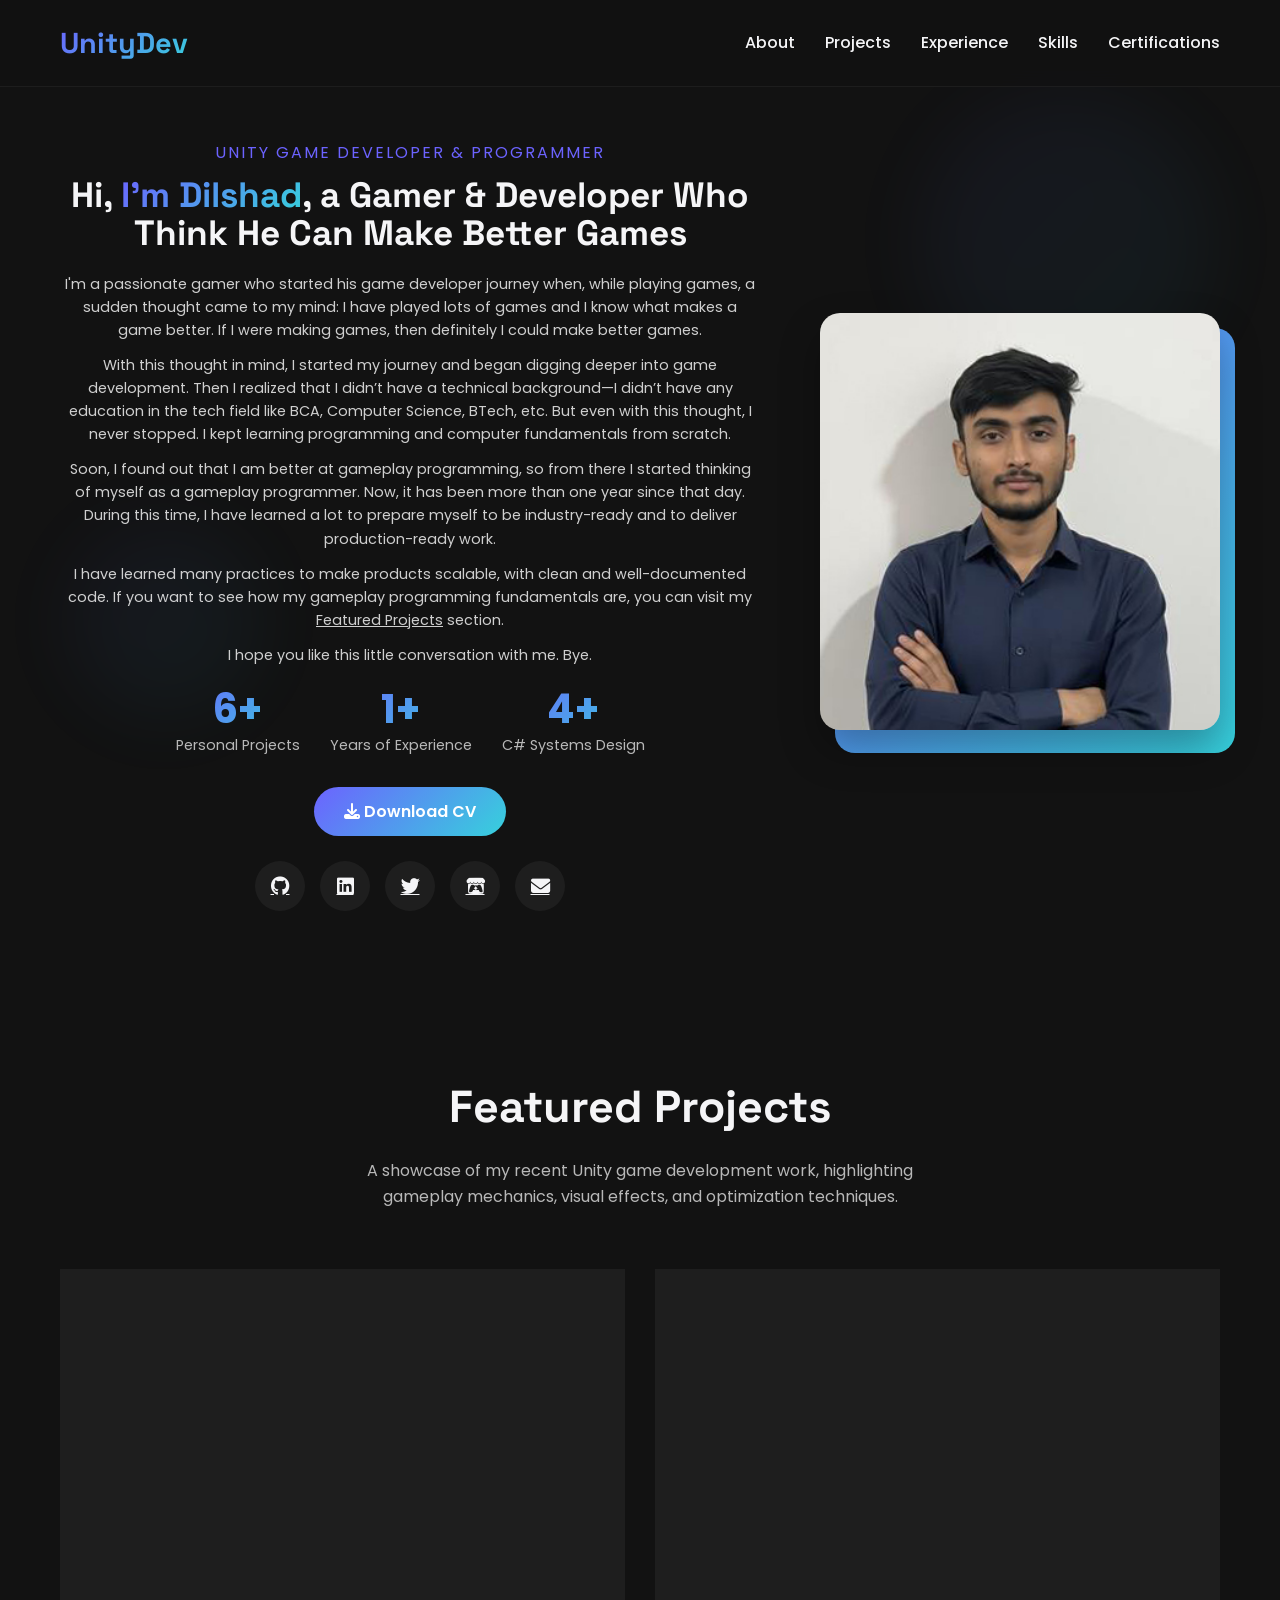
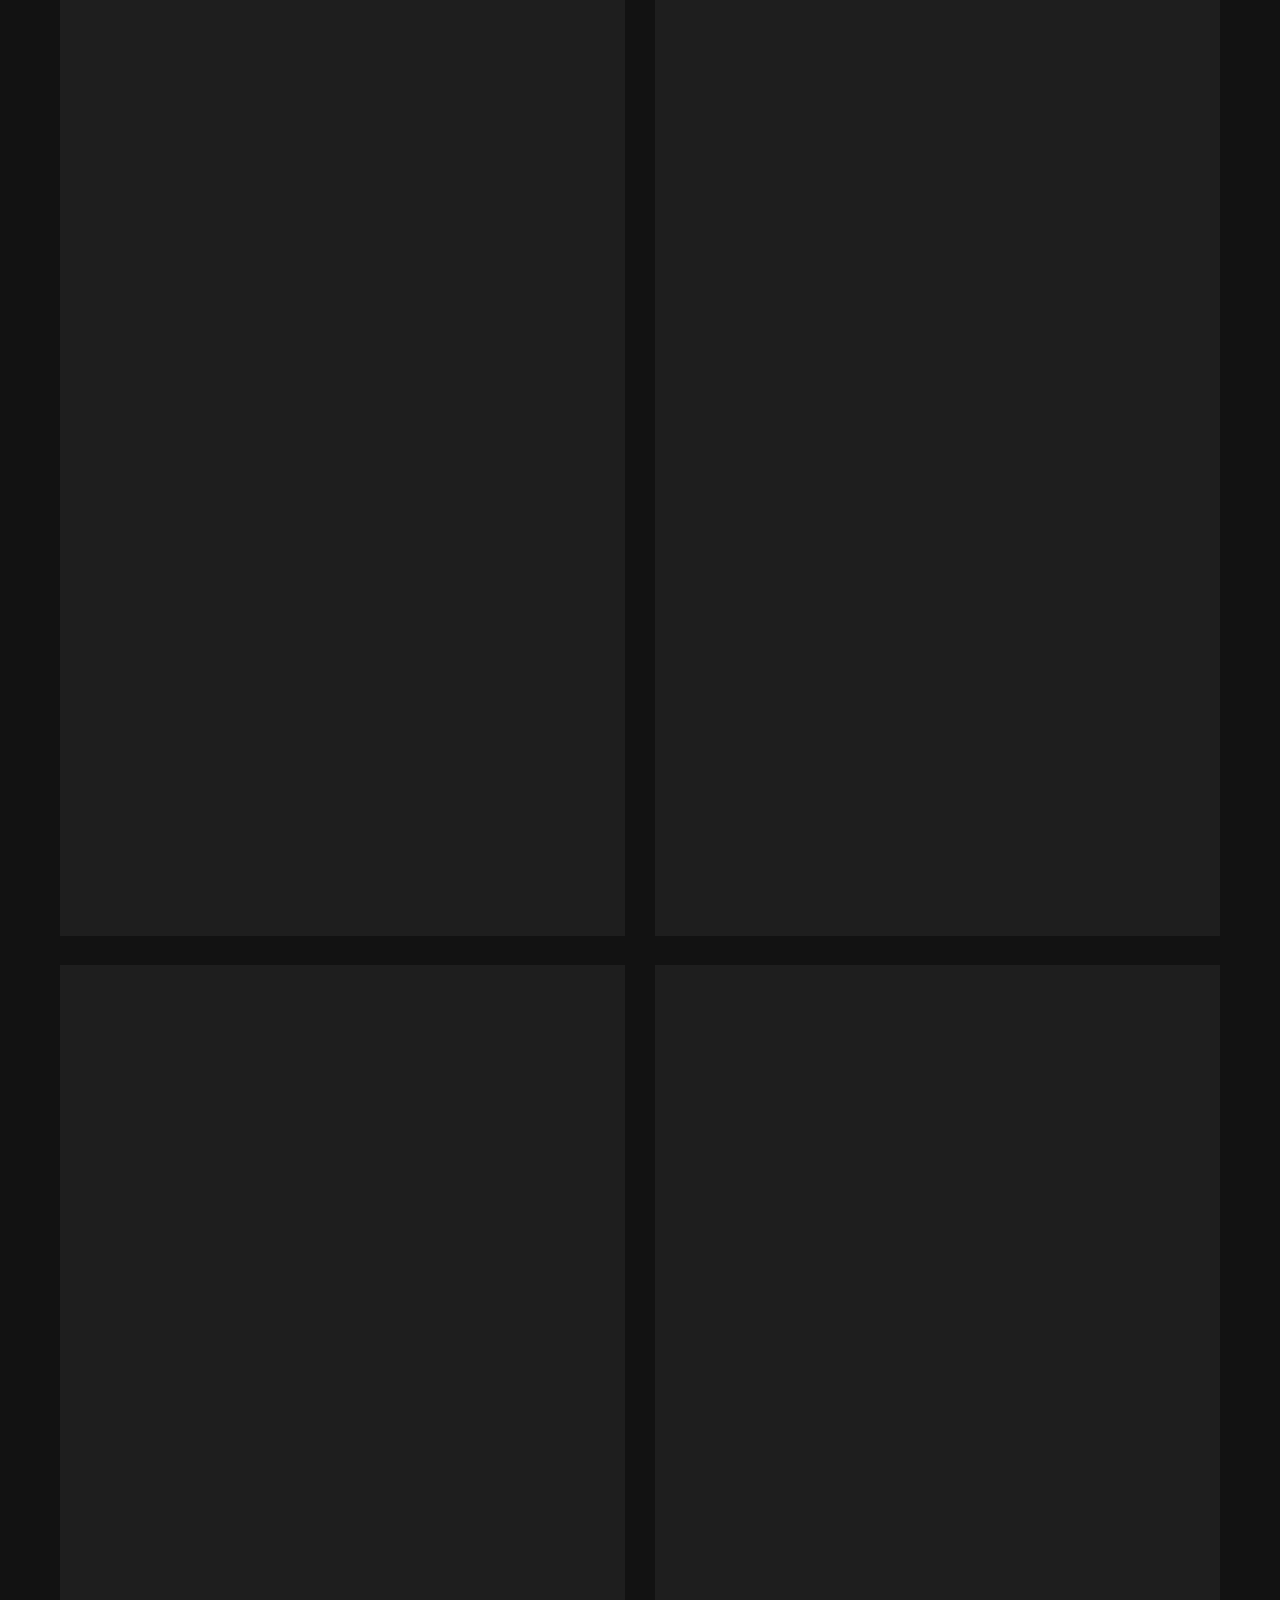
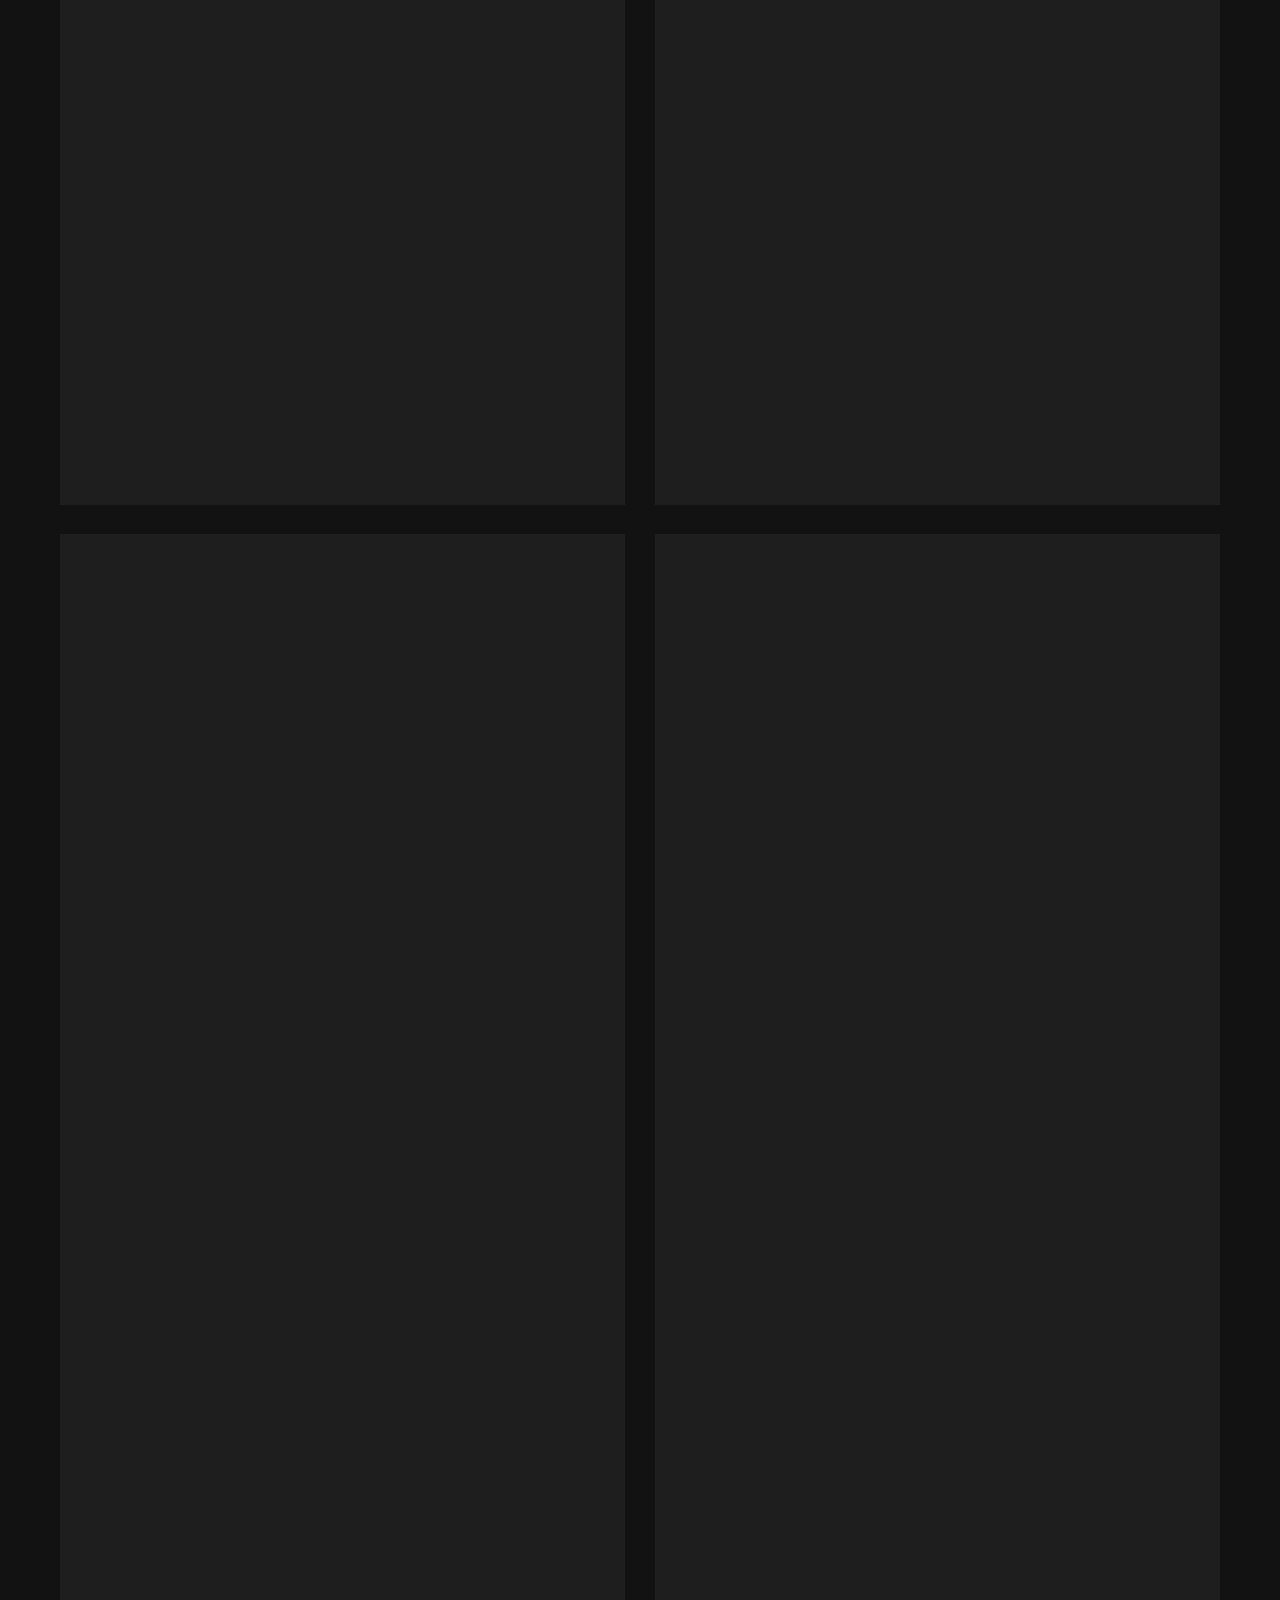
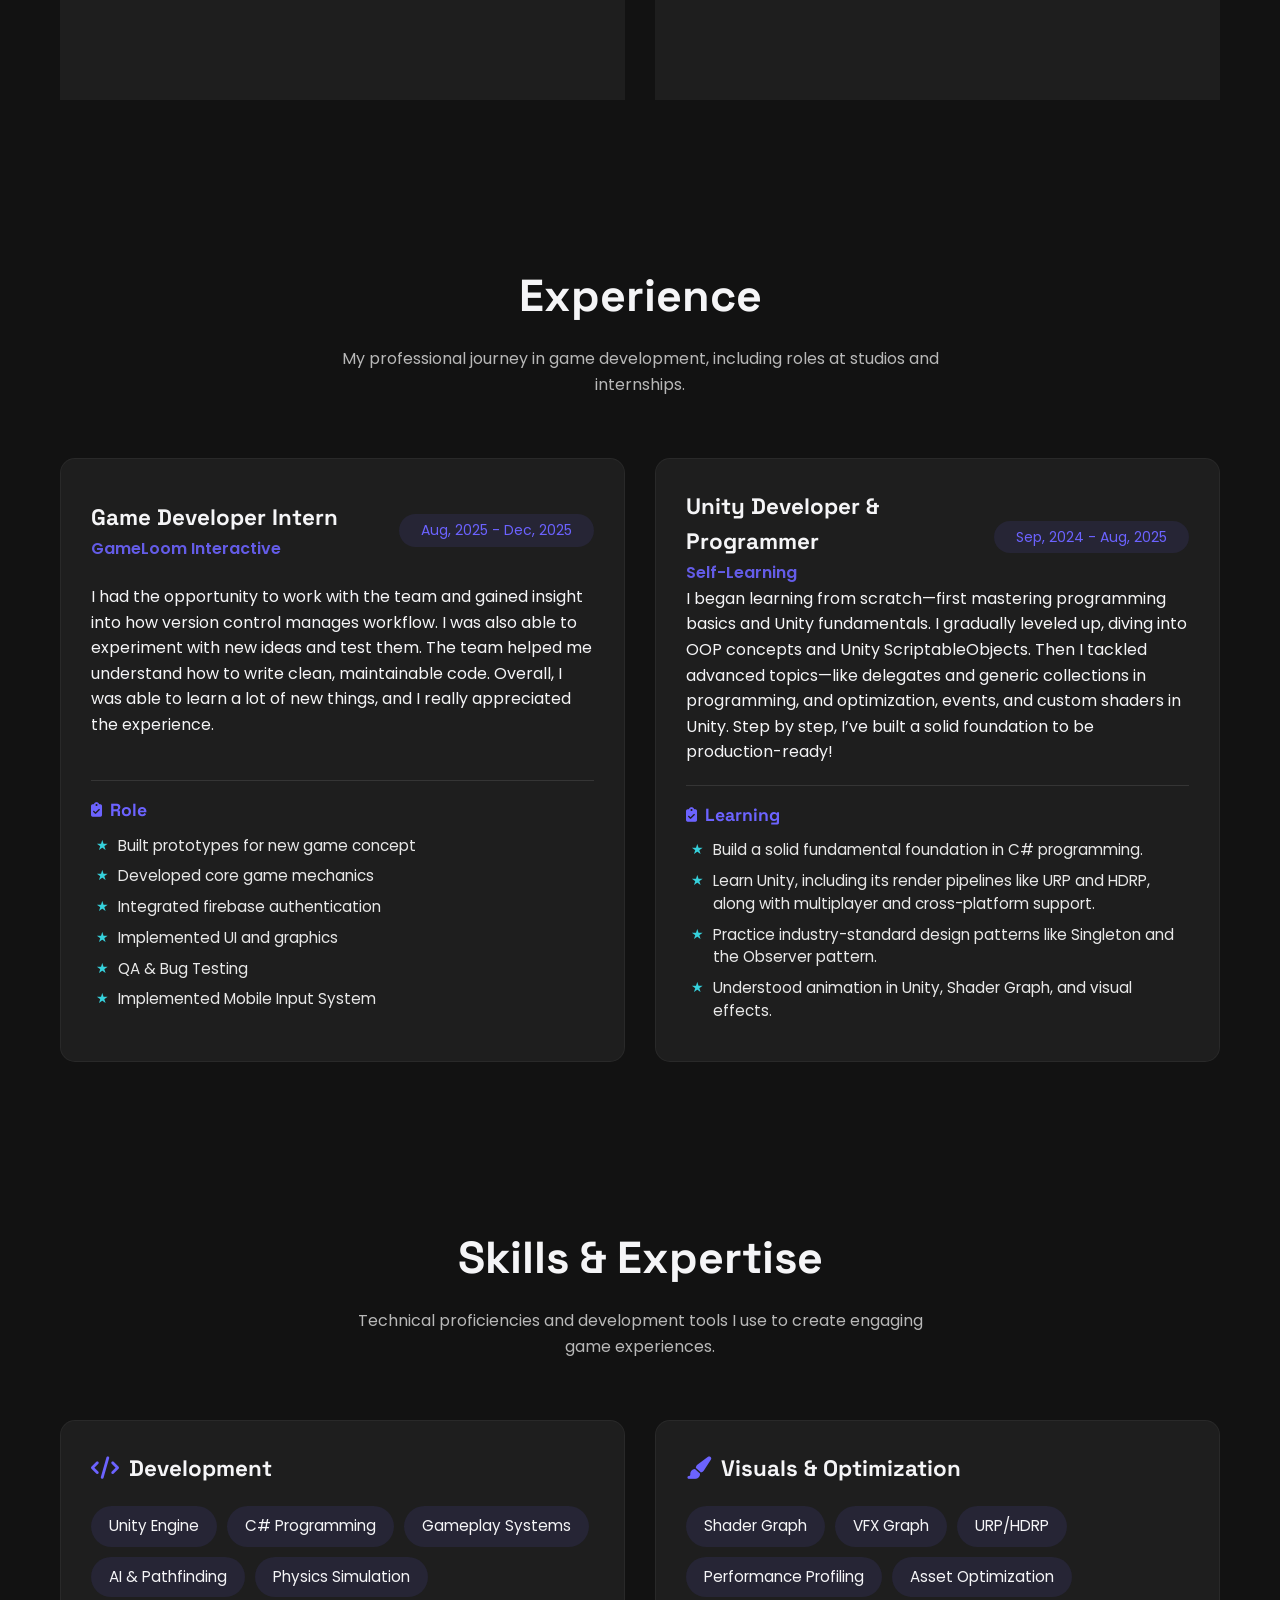
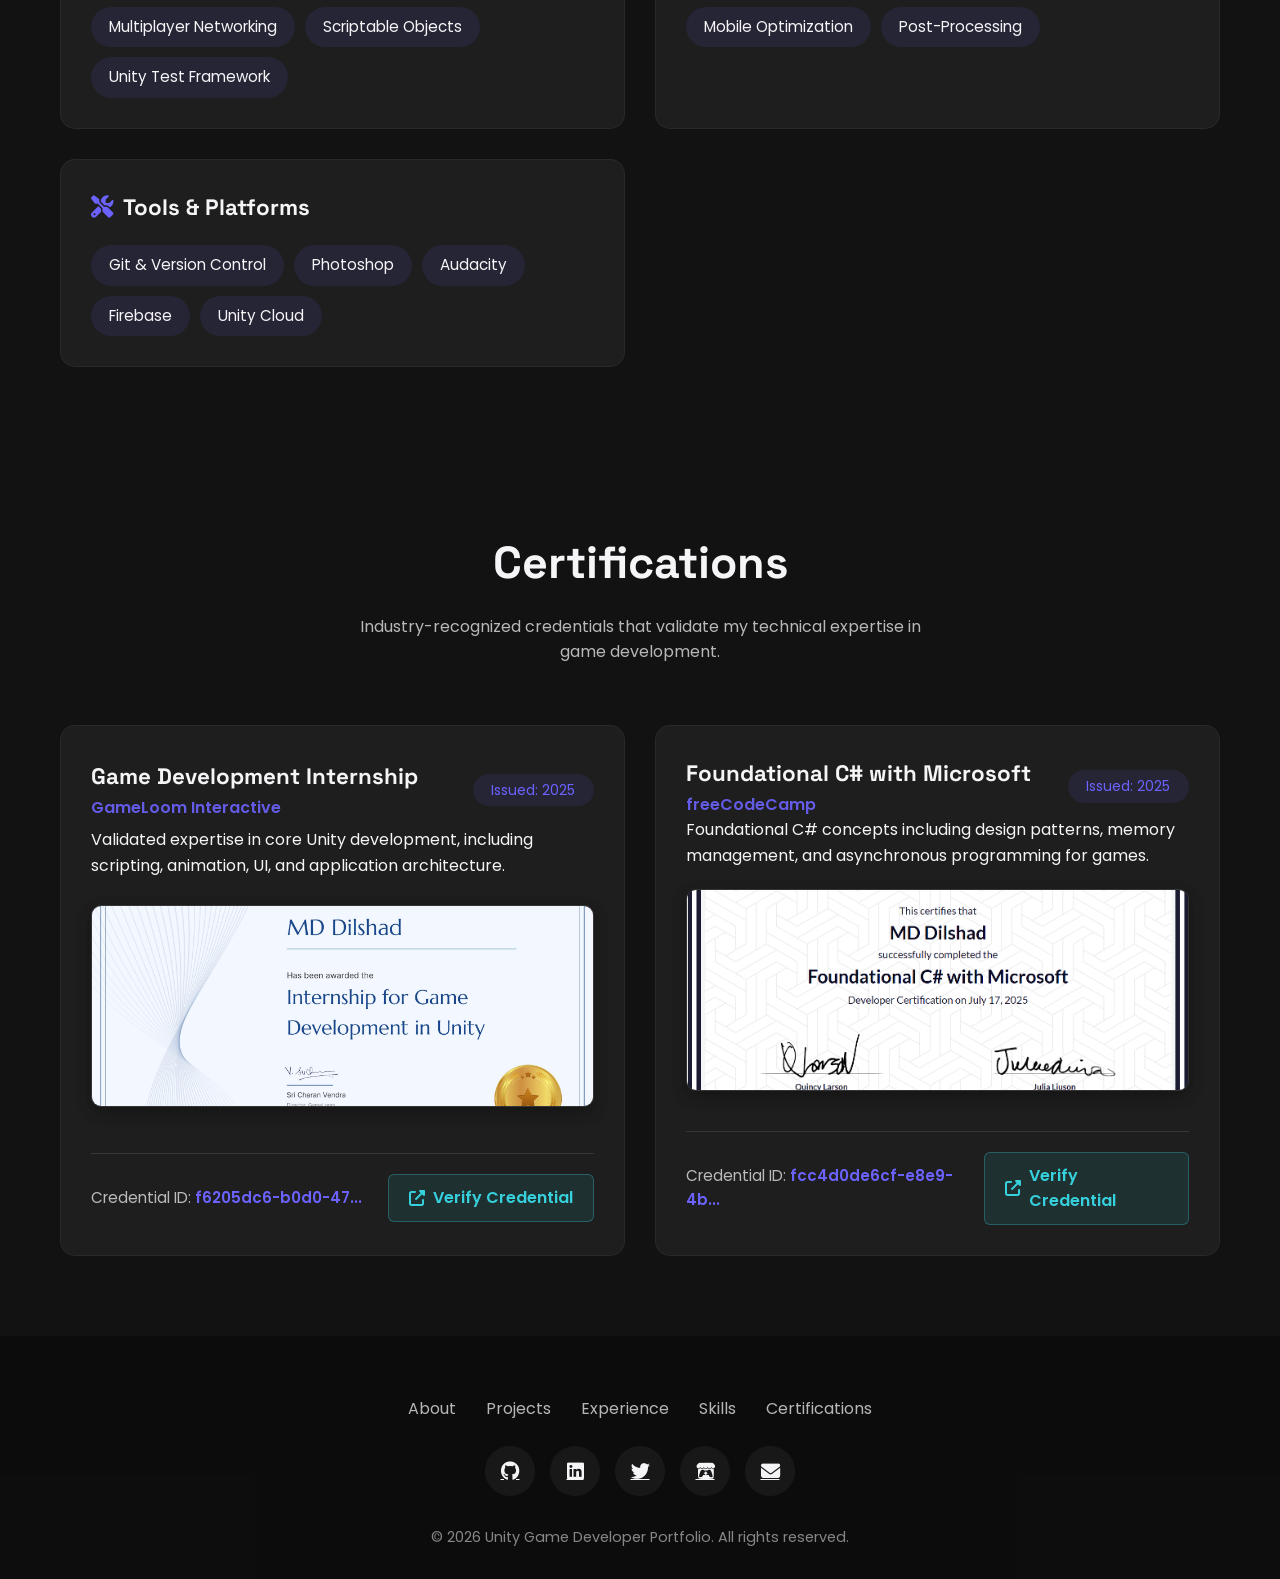
==== commit 574eb67d: "All Changes Done For New Design" ====
--- a/index.html
+++ b/index.html
@@ -1,439 +1,2416 @@
-<!DOCTYPE html>
+﻿<!doctype html>
 <html lang="en">
-<head>
-    <meta charset="UTF-8">
-    <meta name="viewport" content="width=device-width, initial-scale=1.0">
+  <head>
+    <meta charset="UTF-8" />
+    <meta name="viewport" content="width=device-width, initial-scale=1.0" />
     <title>Unity Game Developer Portfolio</title>
-    <link rel="icon" type="image/svg+xml" href="data:image/svg+xml,<svg xmlns='http://www.w3.org/2000/svg' viewBox='0 0 24 24' fill='%236366f1'><path d='M20 18c1.1 0 2-.9 2-2V6c0-1.1-.9-2-2-2H4c-1.1 0-2 .9-2 2v10c0 1.1.9 2 2 2H1c-.55 0-1 .45-1 1s.45 1 1 1h22c.55 0 1-.45 1-1s-.45-1-1-1h-3zM5 6h14c.55 0 1 .45 1 1v8c0 .55-.45 1-1 1H5c-.55 0-1-.45-1-1V7c0-.55.45-1 1-1z'/></svg>">
-    <script src="https://cdn.tailwindcss.com"></script>
-    <link href="https://unpkg.com/aos@2.3.1/dist/aos.css" rel="stylesheet">
-    <script src="https://unpkg.com/aos@2.3.1/dist/aos.js"></script>
-    <script src="https://cdn.jsdelivr.net/npm/feather-icons/dist/feather.min.js"></script>
-    <script src="https://unpkg.com/feather-icons"></script>
+    <link
+      rel="stylesheet"
+      href="https://cdnjs.cloudflare.com/ajax/libs/font-awesome/6.4.0/css/all.min.css"
+    />
+    <link rel="preconnect" href="https://fonts.googleapis.com" />
+    <link rel="preconnect" href="https://fonts.gstatic.com" crossorigin />
+    <link
+      href="https://fonts.googleapis.com/css2?family=Poppins:wght@300;400;500;600;700&family=Space+Grotesk:wght@400;500;700&display=swap"
+      rel="stylesheet"
+    />
     <style>
-        html, body {
-            max-width: 100%;
-            overflow-x: hidden;
-        }
-        .hero-gradient {
-            background: linear-gradient(135deg, #667eea 0%, #764ba2 100%);
-        }
-        .project-card:hover {
-            transform: translateY(-5px);
-            box-shadow: 0 20px 25px -5px rgba(0, 0, 0, 0.1), 0 10px 10px -5px rgba(0, 0, 0, 0.04);
-        }
-        .skill-icon {
-            transition: all 0.3s ease;
-        }
-        .skill-icon:hover {
-            transform: scale(1.1);
-        }
+      :root {
+        --primary: #6c63ff;
+        --secondary: #ff6584;
+        --accent: #36d1dc;
+        --dark: #121212;
+        --light: #f5f5f7;
+        --gray: #2a2a2a;
+        --gradient: linear-gradient(135deg, var(--primary), var(--accent));
+        --gradient-alt: linear-gradient(
+          135deg,
+          var(--secondary),
+          var(--primary)
+        );
+        --card-bg: rgba(255, 255, 255, 0.05);
+      }
+
+      * {
+        margin: 0;
+        padding: 0;
+        box-sizing: border-box;
+      }
+
+      body {
+        font-family: "Poppins", sans-serif;
+        background-color: var(--dark);
+        color: var(--light);
+        line-height: 1.6;
+        overflow-x: hidden;
+      }
+
+      h1,
+      h2,
+      h3,
+      h4 {
+        font-family: "Space Grotesk", sans-serif;
+        font-weight: 700;
+      }
+
+      .container {
+        max-width: 1200px;
+        margin: 0 auto;
+        padding: 0 20px;
+      }
+
+      section {
+        padding: 80px 0;
+      }
+
+      /* Header & Navigation */
+      header {
+        position: fixed;
+        top: 0;
+        width: 100%;
+        z-index: 1000;
+        background-color: rgba(18, 18, 18, 0.9);
+        backdrop-filter: blur(10px);
+        padding: 20px 0;
+        border-bottom: 1px solid rgba(255, 255, 255, 0.05);
+      }
+
+      .navbar {
+        display: flex;
+        justify-content: space-between;
+        align-items: center;
+      }
+
+      .logo {
+        font-family: "Space Grotesk", sans-serif;
+        font-size: 1.8rem;
+        font-weight: 700;
+        background: var(--gradient);
+        -webkit-background-clip: text;
+        background-clip: text;
+        color: transparent;
+      }
+
+      .nav-links {
+        display: flex;
+        gap: 30px;
+      }
+
+      .nav-links a {
+        color: var(--light);
+        text-decoration: none;
+        font-weight: 500;
+        transition: color 0.3s ease;
+        position: relative;
+      }
+
+      .nav-links a:hover {
+        color: var(--primary);
+      }
+
+      .nav-links a::after {
+        content: "";
+        position: absolute;
+        bottom: -5px;
+        left: 0;
+        width: 0;
+        height: 2px;
+        background: var(--gradient);
+        transition: width 0.3s ease;
+      }
+
+      .nav-links a:hover::after {
+        width: 100%;
+      }
+
+      .mobile-toggle {
+        display: none;
+        font-size: 1.5rem;
+        cursor: pointer;
+      }
+
+      /* Hero / About Me Section - IMPROVED ALIGNMENT */
+      #about {
+        padding-top: 140px;
+        position: relative;
+        overflow: hidden;
+      }
+
+      .about-content {
+        display: flex;
+        justify-content: center;
+        align-items: center;
+        gap: 60px;
+        text-align: center;
+      }
+
+      .profile-image {
+        flex: 0 0 400px;
+        position: relative;
+      }
+
+      .profile-image img {
+        width: 100%;
+        border-radius: 20px;
+        box-shadow: 0 20px 40px rgba(0, 0, 0, 0.3);
+        z-index: 2;
+        position: relative;
+      }
+
+      .profile-bg {
+        position: absolute;
+        width: 100%;
+        height: 100%;
+        background: var(--gradient);
+        border-radius: 20px;
+        top: 15px;
+        left: 15px;
+        z-index: 1;
+      }
+
+      .about-text {
+        flex: 1;
+        display: flex;
+        flex-direction: column;
+        justify-content: center;
+        align-items: center;
+      }
+
+      .tagline {
+        font-size: 1rem;
+        color: var(--primary);
+        text-transform: uppercase;
+        letter-spacing: 2px;
+        margin-bottom: 10px;
+      }
+
+      .about-text h1 {
+        font-size: 2.2rem;
+        margin-bottom: 20px;
+        line-height: 1.1;
+      }
+
+      .highlight {
+        background: var(--gradient);
+        -webkit-background-clip: text;
+        background-clip: text;
+        color: transparent;
+      }
+
+      .bio {
+        font-size: 0.9rem;
+        color: rgba(255, 255, 255, 0.8);
+        margin-bottom: 12px;
+        max-width: 700px;
+      }
+
+      /* IMPROVED: Better aligned stats and buttons */
+      .about-actions {
+        display: flex;
+        flex-direction: column;
+        align-items: center;
+        gap: 25px;
+        margin-top: 10px;
+      }
+
+      .game-stats {
+        display: flex;
+        gap: 30px;
+        flex-wrap: wrap;
+      }
+
+      .stat {
+        text-align: left;
+        min-width: 120px;
+        text-align: center;
+      }
+
+      .stat-number {
+        font-size: 2.5rem;
+        font-weight: 700;
+        background: var(--gradient);
+        -webkit-background-clip: text;
+        background-clip: text;
+        color: transparent;
+        line-height: 1;
+        display: block;
+      }
+
+      .stat-label {
+        color: rgba(255, 255, 255, 0.7);
+        font-size: 0.9rem;
+        margin-top: 5px;
+        display: block;
+      }
+
+      .download-btn {
+        margin-top: 5px;
+      }
+
+      .social-links {
+        display: flex;
+        gap: 15px;
+        justify-content: center;
+      }
+
+      .social-links a {
+        display: inline-flex;
+        align-items: center;
+        justify-content: center;
+        width: 50px;
+        height: 50px;
+        border-radius: 50%;
+        background: var(--card-bg);
+        color: var(--light);
+        font-size: 1.2rem;
+        transition: all 0.3s ease;
+      }
+
+      .social-links a:hover {
+        background: var(--gradient);
+        transform: translateY(-5px);
+      }
+
+      /* Projects Section - MODIFIED: Grid layout with 2 projects per row */
+      .section-header {
+        text-align: center;
+        margin-bottom: 60px;
+      }
+
+      .section-header h2 {
+        font-size: 2.8rem;
+        margin-bottom: 15px;
+      }
+
+      .section-header p {
+        color: rgba(255, 255, 255, 0.7);
+        max-width: 600px;
+        margin: 0 auto;
+      }
+
+      .projects-grid {
+        display: grid;
+        grid-template-columns: repeat(2, 1fr);
+        gap: 30px;
+      }
+
+      .project-card {
+        background: var(--card-bg);
+        border-radius: 20px;
+        overflow: hidden;
+        backdrop-filter: blur(10px);
+        border: 1px solid rgba(255, 255, 255, 0.05);
+        transition:
+          transform 0.3s ease,
+          box-shadow 0.3s ease;
+        display: flex;
+        flex-direction: column;
+        justify-content: space-between;
+      }
+
+      .project-card:hover {
+        transform: translateY(-10px);
+        box-shadow: 0 20px 40px rgba(108, 99, 255, 0.1);
+      }
+
+      .project-visual {
+        height: 300px;
+        background: linear-gradient(45deg, #1a1a2e, #16213e);
+        position: relative;
+        overflow: hidden;
+      }
+
+      .project-visual::before {
+        content: "";
+        position: absolute;
+        top: 0;
+        left: 0;
+        width: 100%;
+        height: 100%;
+        background: var(--gradient-alt);
+        opacity: 0.1;
+      }
+
+      /* Video container styling */
+      .video-container {
+        width: 100%;
+        height: 100%;
+        position: relative;
+      }
+
+      .video-container iframe {
+        width: 100%;
+        height: 100%;
+        border: none;
+      }
+
+      .play-overlay {
+        position: absolute;
+        top: 0;
+        left: 0;
+        width: 100%;
+        height: 100%;
+        background: rgba(0, 0, 0, 0.5);
+        display: flex;
+        align-items: center;
+        justify-content: center;
+        opacity: 0;
+        transition: opacity 0.3s ease;
+      }
+
+      .video-container:hover .play-overlay {
+        opacity: 1;
+      }
+
+      .play-button {
+        background: var(--gradient);
+        width: 70px;
+        height: 70px;
+        border-radius: 50%;
+        display: flex;
+        align-items: center;
+        justify-content: center;
+        font-size: 1.5rem;
+        color: white;
+        cursor: pointer;
+        transition: transform 0.3s ease;
+      }
+
+      .play-button:hover {
+        transform: scale(1.1);
+      }
+
+      .project-info {
+        padding: 30px;
+      }
+
+      .project-info h3 {
+        font-size: 1.8rem;
+        margin-bottom: 15px;
+      }
+
+      .project-info p {
+        color: rgba(255, 255, 255, 0.8);
+        margin-bottom: 20px;
+      }
+
+      /* Bullet points for project highlights */
+      .project-highlights {
+        margin: 20px 0;
+      }
+
+      .highlight-heading {
+        color: var(--primary);
+        font-size: 1.1rem;
+        font-weight: 600;
+        margin-bottom: 10px;
+        display: flex;
+        align-items: center;
+        gap: 8px;
+      }
+
+      .highlight-heading i {
+        font-size: 0.9rem;
+      }
+
+      .highlight-list {
+        list-style-type: none;
+        padding-left: 5px;
+      }
+
+      .highlight-list li {
+        color: rgba(255, 255, 255, 0.9);
+        margin-bottom: 8px;
+        padding-left: 20px;
+        position: relative;
+        font-size: 0.95rem;
+        line-height: 1.5;
+      }
+
+      .highlight-list li:before {
+        content: "▸";
+        color: var(--primary);
+        position: absolute;
+        left: 0;
+        font-size: 0.9rem;
+      }
+
+      .project-tech {
+        display: flex;
+        flex-wrap: wrap;
+        gap: 10px;
+        margin: 25px 0;
+      }
+
+      .tech-tag {
+        background: rgba(108, 99, 255, 0.2);
+        color: var(--primary);
+        padding: 5px 15px;
+        border-radius: 50px;
+        font-size: 0.9rem;
+      }
+
+      .project-buttons {
+        display: flex;
+        gap: 15px;
+      }
+
+      .btn {
+        padding: 12px 30px;
+        border-radius: 50px;
+        font-weight: 600;
+        text-decoration: none;
+        display: inline-block;
+        transition: all 0.3s ease;
+        border: none;
+        cursor: pointer;
+        font-family: "Poppins", sans-serif;
+      }
+
+      .btn-primary {
+        background: var(--gradient);
+        color: white;
+      }
+
+      .btn-outline {
+        background: transparent;
+        color: var(--primary);
+        border: none;
+        box-shadow: inset 0 0 0 2px var(--primary);
+      }
+
+      .btn:hover {
+        transform: translateY(-3px);
+        box-shadow: 0 10px 20px rgba(108, 99, 255, 0.2);
+      }
+
+      /* Experience Section - MODIFIED: Grid layout */
+      .experience-grid {
+        display: grid;
+        grid-template-columns: repeat(2, 1fr);
+        gap: 30px;
+      }
+
+      .experience-item {
+        background: var(--card-bg);
+        border-radius: 15px;
+        padding: 30px;
+        border: 1px solid rgba(255, 255, 255, 0.05);
+        transition:
+          transform 0.3s ease,
+          box-shadow 0.3s ease;
+      }
+
+      .experience-item:hover {
+        transform: translateY(-5px);
+        box-shadow: 0 15px 30px rgba(108, 99, 255, 0.1);
+      }
+      .cert-item,
+      .experience-item {
+        display: flex;
+        flex-direction: column;
+        justify-content: space-around;
+      }
+      .exp-header,
+      .cert-header {
+        display: flex;
+        flex-direction: row;
+        justify-content: space-between;
+        align-items: center;
+      }
+
+      .exp-header-inner {
+        display: flex;
+        justify-content: space-between;
+        width: 100%;
+        flex-direction: column;
+      }
+
+      .exp-header h3,
+      .cert-header h3 {
+        font-size: 1.4rem;
+      }
+
+      .exp-date,
+      .cert-date {
+        color: var(--primary);
+        font-weight: 400;
+        background: rgba(108, 99, 255, 0.1);
+        padding: 5px 15px;
+        border-radius: 50px;
+        width: 300px;
+        font-size: 14px;
+        text-align: center;
+      }
+
+      .cert-date {
+        width: 150px;
+      }
+
+      .exp-company,
+      .cert-org {
+        color: #645ce7;
+        font-weight: 600;
+      }
+
+      .achievements {
+        margin-top: 20px;
+        padding-top: 15px;
+        border-top: 1px solid rgba(255, 255, 255, 0.1);
+      }
+
+      .achievements h4 {
+        color: var(--primary);
+        font-size: 1.1rem;
+        margin-bottom: 10px;
+        display: flex;
+        align-items: center;
+        gap: 8px;
+      }
+
+      .achievements h4 i {
+        font-size: 0.9rem;
+      }
+
+      .achievement-list {
+        list-style-type: none;
+        padding-left: 5px;
+      }
+
+      .achievement-list li {
+        color: rgba(255, 255, 255, 0.9);
+        margin-bottom: 8px;
+        padding-left: 22px;
+        position: relative;
+        font-size: 0.95rem;
+        line-height: 1.5;
+      }
+
+      .achievement-list li:before {
+        content: "★";
+        color: var(--accent);
+        position: absolute;
+        left: 0;
+        font-size: 0.9rem;
+      }
+
+      /* Skills Section - MODIFIED: Enhanced grid layout */
+      .skills-container {
+        display: grid;
+        grid-template-columns: repeat(2, 1fr);
+        gap: 30px;
+      }
+
+      .skill-category {
+        background: var(--card-bg);
+        border-radius: 15px;
+        padding: 30px;
+        border: 1px solid rgba(255, 255, 255, 0.05);
+        transition:
+          transform 0.3s ease,
+          box-shadow 0.3s ease;
+      }
+
+      .skill-category:hover {
+        transform: translateY(-5px);
+        box-shadow: 0 15px 30px rgba(108, 99, 255, 0.1);
+      }
+
+      .skill-category h3 {
+        font-size: 1.4rem;
+        margin-bottom: 20px;
+        display: flex;
+        align-items: center;
+        gap: 10px;
+      }
+
+      .skill-category h3 i {
+        color: var(--primary);
+      }
+
+      .skill-list {
+        display: flex;
+        flex-wrap: wrap;
+        gap: 10px;
+      }
+
+      .skill-item {
+        background: rgba(108, 99, 255, 0.1);
+        padding: 8px 18px;
+        border-radius: 50px;
+        font-size: 0.95rem;
+        transition: all 0.3s ease;
+      }
+
+      .skill-item:hover {
+        background: rgba(108, 99, 255, 0.2);
+        transform: translateY(-2px);
+      }
+
+      /* Certifications Section - MODIFIED: Grid layout */
+      .certifications-grid {
+        display: grid;
+        grid-template-columns: repeat(2, 1fr);
+        gap: 30px;
+      }
+
+      .cert-item {
+        background: var(--card-bg);
+        border-radius: 15px;
+        padding: 30px;
+        margin-bottom: 0;
+        border: 1px solid rgba(255, 255, 255, 0.05);
+        transition:
+          transform 0.3s ease,
+          box-shadow 0.3s ease;
+      }
+
+      .cert-item:hover {
+        transform: translateY(-5px);
+        box-shadow: 0 15px 30px rgba(108, 99, 255, 0.1);
+      }
+
+      .cert-credential {
+        display: flex;
+        justify-content: space-between;
+        align-items: center;
+        margin-top: 20px;
+        padding-top: 20px;
+        border-top: 1px solid rgba(255, 255, 255, 0.1);
+      }
+
+      .credential-id {
+        color: rgba(255, 255, 255, 0.7);
+        font-size: 0.95rem;
+      }
+
+      .credential-id span {
+        color: var(--primary);
+        font-weight: 600;
+      }
+
+      .btn-credential {
+        padding: 10px 20px;
+        background: rgba(54, 209, 220, 0.1);
+        color: var(--accent);
+        border: 1px solid rgba(54, 209, 220, 0.3);
+        border-radius: 6px;
+        text-decoration: none;
+        font-weight: 600;
+        transition: all 0.3s ease;
+        display: flex;
+        align-items: center;
+        gap: 8px;
+      }
+
+      .btn-credential:hover {
+        background: rgba(54, 209, 220, 0.2);
+        transform: translateY(-3px);
+      }
+
+      /* Certification Thumbnail Styles */
+      .cert-thumbnail-container {
+        margin: 20px 0;
+        max-width: 100%;
+      }
+
+      .cert-thumbnail {
+        position: relative;
+        border-radius: 10px;
+        overflow: hidden;
+        cursor: pointer;
+        box-shadow: 0 5px 15px rgba(0, 0, 0, 0.3);
+        border: 1px solid rgba(255, 255, 255, 0.1);
+        transition: all 0.3s ease;
+      }
+
+      .cert-thumbnail:hover {
+        transform: translateY(-5px);
+        box-shadow: 0 10px 25px rgba(108, 99, 255, 0.3);
+      }
+
+      .cert-thumbnail img {
+        width: 100%;
+        height: 200px;
+        object-fit: cover;
+        display: block;
+        transition: transform 0.3s ease;
+      }
+
+      .cert-thumbnail:hover img {
+        transform: scale(1.05);
+      }
+
+      .thumbnail-overlay {
+        position: absolute;
+        top: 0;
+        left: 0;
+        width: 100%;
+        height: 100%;
+        background: rgba(108, 99, 255, 0.85);
+        display: flex;
+        flex-direction: column;
+        align-items: center;
+        justify-content: center;
+        opacity: 0;
+        transition: opacity 0.3s ease;
+      }
+
+      .cert-thumbnail:hover .thumbnail-overlay {
+        opacity: 1;
+      }
+
+      .thumbnail-overlay i {
+        font-size: 2rem;
+        color: white;
+        margin-bottom: 10px;
+      }
+
+      .thumbnail-overlay span {
+        color: white;
+        font-weight: 500;
+        font-size: 0.9rem;
+      }
+
+      /* Testimonials Section - MODIFIED: Grid layout */
+      .testimonials-grid {
+        display: grid;
+        grid-template-columns: repeat(2, 1fr);
+        gap: 30px;
+      }
+
+      .testimonial-card {
+        background: var(--card-bg);
+        border-radius: 20px;
+        padding: 30px;
+        border: 1px solid rgba(255, 255, 255, 0.05);
+        transition:
+          transform 0.3s ease,
+          box-shadow 0.3s ease;
+      }
+
+      .testimonial-card:hover {
+        transform: translateY(-5px);
+        box-shadow: 0 15px 30px rgba(108, 99, 255, 0.1);
+      }
+
+      .testimonial-text {
+        font-style: italic;
+        margin-bottom: 20px;
+        color: rgba(255, 255, 255, 0.9);
+      }
+
+      .testimonial-author {
+        display: flex;
+        align-items: center;
+        gap: 15px;
+      }
+
+      .author-avatar {
+        width: 50px;
+        height: 50px;
+        border-radius: 50%;
+        background: var(--gradient);
+        display: flex;
+        align-items: center;
+        justify-content: center;
+        font-weight: bold;
+        font-size: 1.2rem;
+      }
+
+      .author-info h4 {
+        font-size: 1.1rem;
+        margin-bottom: 5px;
+      }
+
+      .author-info p {
+        color: rgba(255, 255, 255, 0.6);
+        font-size: 0.9rem;
+      }
+
+      /* Certification Modal Styles */
+      .cert-modal {
+        display: none;
+        position: fixed;
+        top: 0;
+        left: 0;
+        width: 100%;
+        height: 100%;
+        z-index: 2000;
+      }
+
+      .modal-overlay {
+        position: absolute;
+        top: 0;
+        left: 0;
+        width: 100%;
+        height: 100%;
+        background: rgba(0, 0, 0, 0.9);
+        backdrop-filter: blur(5px);
+      }
+
+      .modal-content {
+        position: absolute;
+        top: 50%;
+        left: 50%;
+        transform: translate(-50%, -50%);
+        background: var(--dark);
+        border-radius: 15px;
+        padding: 30px;
+        max-width: 90%;
+        max-height: 90vh;
+        width: 800px;
+        box-shadow: 0 20px 50px rgba(0, 0, 0, 0.5);
+        border: 1px solid rgba(255, 255, 255, 0.1);
+        z-index: 2001;
+      }
+
+      .modal-close {
+        position: absolute;
+        top: 15px;
+        right: 15px;
+        background: rgba(255, 255, 255, 0.1);
+        border: none;
+        color: white;
+        width: 40px;
+        height: 40px;
+        border-radius: 50%;
+        cursor: pointer;
+        display: flex;
+        align-items: center;
+        justify-content: center;
+        font-size: 1.2rem;
+        transition: all 0.3s ease;
+        z-index: 2002;
+      }
+
+      .modal-close:hover {
+        background: var(--primary);
+        transform: rotate(90deg);
+      }
+
+      .modal-image-container {
+        width: 100%;
+        max-height: 70vh;
+        overflow: auto;
+        border-radius: 10px;
+      }
+
+      .modal-image-container img {
+        width: 100%;
+        height: auto;
+        display: block;
+        border-radius: 8px;
+      }
+
+      .modal-caption {
+        margin-top: 20px;
+        text-align: center;
+        color: rgba(255, 255, 255, 0.9);
+        font-size: 1.1rem;
+        font-weight: 500;
+      }
+
+      /* Footer */
+      footer {
+        background: rgba(0, 0, 0, 0.3);
+        padding: 60px 0 30px;
+        text-align: center;
+      }
+
+      .footer-links {
+        display: flex;
+        justify-content: center;
+        gap: 30px;
+        margin-bottom: 25px;
+        flex-wrap: wrap;
+      }
+
+      .footer-links a {
+        color: rgba(255, 255, 255, 0.7);
+        text-decoration: none;
+        transition: color 0.3s ease;
+      }
+
+      .footer-links a:hover {
+        color: var(--primary);
+      }
+
+      .copyright {
+        color: rgba(255, 255, 255, 0.5);
+        font-size: 0.9rem;
+        margin-top: 30px;
+      }
+
+      /* Responsive Design */
+      @media (max-width: 992px) {
+        .about-content {
+          flex-direction: column-reverse;
+        }
+
+        .profile-image {
+          flex: 0 0 300px;
+        }
+
+        .about-text {
+          align-items: center;
+        }
+
+        .game-stats {
+          justify-content: center;
+        }
+
+        .stat {
+          text-align: center;
+        }
+
+        .download-btn {
+          align-self: center;
+        }
+
+        .social-links {
+          justify-content: center;
+        }
+
+        /* Experience & Certifications responsive */
+
+        .exp-header,
+        cert-header {
+          flex-direction: column;
+        }
+        .exp-date,
+        cert-date {
+          color: #8682d1;
+          background: none;
+          padding: 0;
+          border-radius: 0;
+          width: auto;
+          font-size: 13px;
+          align-self: flex-start;
+          margin-bottom: 10px;
+        }
+
+        .btn-credential {
+          text-align: center;
+        }
+
+        /* Skills responsive */
+        .skills-container {
+          grid-template-columns: repeat(2, 1fr);
+        }
+      }
+
+      @media (max-width: 768px) {
+        .mobile-toggle {
+          display: block;
+        }
+
+        .nav-links {
+          position: fixed;
+          top: 80px;
+          left: 0;
+          width: 100%;
+          background-color: var(--dark);
+          flex-direction: column;
+          align-items: center;
+          padding: 30px 0;
+          gap: 25px;
+          transform: translateY(-100%);
+          opacity: 0;
+          transition: all 0.3s ease;
+          pointer-events: none;
+          border-bottom: 1px solid rgba(255, 255, 255, 0.05);
+        }
+
+        .nav-links.active {
+          transform: translateY(0);
+          opacity: 1;
+          pointer-events: all;
+        }
+
+        .about-text h1 {
+          font-size: 2.8rem;
+        }
+
+        .section-header h2 {
+          font-size: 2.3rem;
+        }
+
+        /* Projects responsive */
+        .projects-grid {
+          grid-template-columns: 1fr;
+        }
+
+        .project-buttons {
+          flex-direction: column;
+        }
+
+        .project-buttons span {
+          margin: auto;
+        }
+
+        .game-stats {
+          gap: 20px;
+        }
+
+        .stat {
+          min-width: 100px;
+        }
+
+        .stat-number {
+          font-size: 2rem;
+        }
+
+        /* Experience responsive */
+        .experience-grid {
+          grid-template-columns: 1fr;
+        }
+
+        /* Skills responsive */
+        .skills-container {
+          grid-template-columns: 1fr;
+        }
+
+        .skill-item {
+          font-size: 0.85rem;
+        }
+
+        /* Certifications responsive */
+        .certifications-grid {
+          grid-template-columns: 1fr;
+        }
+
+        /* Testimonials responsive */
+        .testimonials-grid {
+          grid-template-columns: 1fr;
+        }
+
+        /* Video responsive adjustments */
+        .project-visual {
+          height: 250px;
+        }
+      }
+
+      @media (max-width: 576px) {
+        .exp-header,
+        .cert-header {
+          flex-direction: column;
+          gap: 5px;
+        }
+
+        .about-text h1 {
+          font-size: 2.2rem;
+        }
+
+        .section-header h2 {
+          font-size: 2rem;
+        }
+
+        .project-info h3 {
+          font-size: 1.6rem;
+        }
+
+        .cert-credential {
+          flex-direction: column;
+          gap: 15px;
+          align-items: flex-start;
+        }
+
+        .btn-credential {
+          align-self: flex-start;
+        }
+
+        .skill-item {
+          font-size: 0.75rem;
+        }
+
+        /* Video responsive adjustments */
+        .project-visual {
+          height: 200px;
+        }
+      }
+
+      /* Animations */
+      @keyframes fadeInUp {
+        from {
+          opacity: 0;
+          transform: translateY(30px);
+        }
+        to {
+          opacity: 1;
+          transform: translateY(0);
+        }
+      }
+
+      .fade-in {
+        animation: fadeInUp 0.8s ease forwards;
+      }
+
+      .delay-1 {
+        animation-delay: 0.2s;
+      }
+
+      .delay-2 {
+        animation-delay: 0.4s;
+      }
+
+      .delay-3 {
+        animation-delay: 0.6s;
+      }
+
+      /* Background Elements */
+      .bg-elements {
+        position: fixed;
+        top: 0;
+        left: 0;
+        width: 100%;
+        height: 100%;
+        pointer-events: none;
+        z-index: -1;
+        overflow: hidden;
+      }
+
+      .bg-element {
+        position: absolute;
+        border-radius: 50%;
+        background: var(--gradient);
+        opacity: 0.05;
+        filter: blur(40px);
+      }
+
+      .bg-1 {
+        width: 300px;
+        height: 300px;
+        top: 10%;
+        right: 5%;
+      }
+
+      .bg-2 {
+        width: 200px;
+        height: 200px;
+        bottom: 20%;
+        left: 5%;
+      }
     </style>
-</head>
-<body class="bg-gray-100 font-sans overflow-x-hidden">
-    <!-- Navigation -->
-    <nav class="bg-white shadow-lg fixed w-full z-10">
-        <div class="max-w-6xl mx-auto px-4">
-            <div class="flex justify-between">
-                <div class="flex space-x-7">
-                    <div>
-                        <a href="#" class="flex items-center py-4 px-2">
-                            <i data-feather="cpu" class="h-8 w-8 text-indigo-600"></i>
-                            <span class="font-semibold text-gray-900 text-lg ml-2">MD Dilshad</span>
-                        </a>
+  </head>
+  <body>
+    <!-- Background Elements -->
+    <div class="bg-elements">
+      <div class="bg-element bg-1"></div>
+      <div class="bg-element bg-2"></div>
+    </div>
+
+    <!-- Header & Navigation -->
+    <header>
+      <div class="container">
+        <nav class="navbar">
+          <div class="logo">UnityDev</div>
+          <div class="mobile-toggle">
+            <i class="fas fa-bars"></i>
+          </div>
+          <div class="nav-links">
+            <a href="#about">About</a>
+            <a href="#projects">Projects</a>
+            <a href="#experience">Experience</a>
+            <a href="#skills">Skills</a>
+            <a href="#certifications">Certifications</a>
+          </div>
+        </nav>
+      </div>
+    </header>
+
+    <!-- About Me Section - IMPROVED ALIGNMENT -->
+    <section id="about">
+      <div class="container">
+        <div class="about-content">
+          <div class="about-text fade-in delay-1">
+            <div class="tagline">Unity Game Developer & Programmer</div>
+            <h1>
+              Hi, <span class="highlight">I'm Dilshad</span>, a Gamer &
+              Developer Who Think He Can Make Better Games
+            </h1>
+            <p class="bio">
+              I'm a passionate gamer who started his game developer journey
+              when, while playing games, a sudden thought came to my mind: I
+              have played lots of games and I know what makes a game better. If
+              I were making games, then definitely I could make better games.
+            </p>
+            <p class="bio">
+              With this thought in mind, I started my journey and began digging
+              deeper into game development. Then I realized that I didn’t have a
+              technical background—I didn’t have any education in the tech field
+              like BCA, Computer Science, BTech, etc. But even with this
+              thought, I never stopped. I kept learning programming and computer
+              fundamentals from scratch.
+            </p>
+            <p class="bio">
+              Soon, I found out that I am better at gameplay programming, so
+              from there I started thinking of myself as a gameplay programmer.
+              Now, it has been more than one year since that day. During this
+              time, I have learned a lot to prepare myself to be industry-ready
+              and to deliver production-ready work.
+            </p>
+            <p class="bio">
+              I have learned many practices to make products scalable, with
+              clean and well-documented code. If you want to see how my gameplay
+              programming fundamentals are, you can visit my
+              <a style="color: rgba(255, 255, 255, 0.8)" href="#projects"
+                >Featured Projects</a
+              >
+              section.
+            </p>
+            <p class="bio">
+              I hope you like this little conversation with me. Bye.
+            </p>
+
+            <div class="about-actions">
+              <div class="game-stats">
+                <div class="stat">
+                  <span class="stat-number">6+</span>
+                  <span class="stat-label">Personal Projects</span>
+                </div>
+                <div class="stat">
+                  <span class="stat-number">1+</span>
+                  <span class="stat-label">Years of Experience​</span>
+                </div>
+                <div class="stat">
+                  <span class="stat-number">4+</span>
+                  <span class="stat-label">C# Systems Design</span>
+                </div>
+              </div>
+
+              <a
+                href="CV/CV.pdf"
+                class="btn btn-primary download-btn"
+                ><i class="fas fa-download"></i> Download CV</a
+              >
+
+              <div class="social-links">
+                <a target="_blank" href="https://github.com/Dilshad716"
+                  ><i class="fab fa-github"></i
+                ></a>
+                <a
+                  target="_blank"
+                  href="https://www.linkedin.com/in/mddilshad715"
+                  ><i class="fab fa-linkedin"></i
+                ></a>
+                <a target="_blank" href="#"><i class="fab fa-twitter"></i></a>
+                <a target="_blank" href="https://dilshad715.itch.io/"
+                  ><i class="fab fa-itch-io"></i
+                ></a>
+                <a target="_blank" href="mailto:mddilshad715@gmail.com"
+                  ><i class="fas fa-envelope"></i
+                ></a>
+              </div>
+            </div>
+          </div>
+          <div class="profile-image fade-in">
+            <div class="profile-bg"></div>
+            <img
+              src="Images/Dilshad.jpg"
+              alt="Profile Picture"
+            />
+          </div>
+        </div>
+      </div>
+    </section>
+
+    <!-- Projects Section with ADDED BULLET POINTS - MODIFIED: Grid layout -->
+    <section id="projects">
+      <div class="container">
+        <div class="section-header fade-in">
+          <h2>Featured Projects</h2>
+          <p>
+            A showcase of my recent Unity game development work, highlighting
+            gameplay mechanics, visual effects, and optimization techniques.
+          </p>
+        </div>
+
+        <div class="projects-grid">
+          <!-- Project 1 -->
+          <div class="project-card fade-in">
+            <div>
+              <div class="project-visual">
+                <div class="video-container">
+                  <iframe
+                    width="352"
+                    height="192"
+                    src="https://www.youtube.com/embed/bGYycZSP-ss"
+                    title="Mountain Bicycle"
+                    frameborder="0"
+                    allow="
+                      accelerometer;
+                      autoplay;
+                      clipboard-write;
+                      encrypted-media;
+                      gyroscope;
+                      picture-in-picture;
+                      web-share;
+                    "
+                    referrerpolicy="strict-origin-when-cross-origin"
+                    allowfullscreen
+                  >
+                  </iframe>
+                  <div class="play-overlay">
+                    <div class="play-button">
+                      <i class="fas fa-play"></i>
                     </div>
-                </div>
-                <div class="hidden md:flex items-center space-x-1">
-                    <a href="#home" class="py-4 px-2 text-indigo-600 border-b-4 border-indigo-600 font-semibold">Home</a>
-                    <a href="#projects" class="py-4 px-2 text-gray-500 font-semibold hover:text-indigo-600 transition duration-300">Projects</a>
-                    <a href="#skills" class="py-4 px-2 text-gray-500 font-semibold hover:text-indigo-600 transition duration-300">Skills</a>
-                    <a href="#about" class="py-4 px-2 text-gray-500 font-semibold hover:text-indigo-600 transition duration-300">About</a>
-                    <a href="#contact" class="py-4 px-2 text-gray-500 font-semibold hover:text-indigo-600 transition duration-300">Contact</a>
-                </div>
-                <div class="md:hidden flex items-center">
-                    <button class="outline-none mobile-menu-button">
-                        <i data-feather="menu" class="h-6 w-6 text-gray-500"></i>
-                    </button>
-                </div>
-            </div>
-            <!-- Mobile menu -->
-            <div class="mobile-menu hidden md:hidden">
-                <a href="#home" class="block py-2 px-4 text-sm hover:bg-indigo-50 text-indigo-600">Home</a>
-                <a href="#projects" class="block py-2 px-4 text-sm hover:bg-indigo-50 text-gray-500 hover:text-indigo-600">Projects</a>
-                <a href="#skills" class="block py-2 px-4 text-sm hover:bg-indigo-50 text-gray-500 hover:text-indigo-600">Skills</a>
-                <a href="#about" class="block py-2 px-4 text-sm hover:bg-indigo-50 text-gray-500 hover:text-indigo-600">About</a>
-                <a href="#contact" class="block py-2 px-4 text-sm hover:bg-indigo-50 text-gray-500 hover:text-indigo-600">Contact</a>
-            </div>
+                  </div>
+                </div>
+              </div>
+              <div style="padding-bottom: 0" class="project-info">
+                <h3>Mountain Bicycle</h3>
+                <p>
+                  This endless runner game delivers classic features like
+                  regenerating levels and obstacles, but it's elevated by all my
+                  recent learnings. OOP makes adding new levels, obstacles, and
+                  power-ups easy, while Scriptable Objects separate data from
+                  logic. I used design patterns like Singleton and Observer
+                  pattern.
+                </p>
+              </div>
+            </div>
+            <div>
+              <div class="project-info">
+                <div class="project-highlights">
+                  <div class="highlight-heading">
+                    <i class="fas fa-code"></i>
+                    <span>What I Implemented:</span>
+                  </div>
+                  <ul class="highlight-list">
+                    <li>
+                      Scriptable Object-driven architecture to separate game
+                      data from gameplay logic
+                    </li>
+                    <li>
+                      Event-based system for decoupled communication and
+                      gameplay event triggering
+                    </li>
+                    <li>
+                      Singleton managers (GameManager, SoundManager, etc.) for
+                      centralized game control
+                    </li>
+                    <li>
+                      High-performance object pooling system for endless
+                      environment spawning
+                    </li>
+                    <li>
+                      Mobile optimization achieving 60 FPS on low-end devices
+                    </li>
+                    <li>
+                      Clean OOP-based code architecture following scalable
+                      design patterns
+                    </li>
+                    <li>
+                      Custom Shader Graph shaders for stylized visuals and
+                      curved world effect
+                    </li>
+                    <li>Smooth gameplay flow using tween-based animations</li>
+                    <li>Mobile-friendly controls</li>
+                  </ul>
+                </div>
+
+                <div class="project-tech">
+                  <span class="tech-tag">Unity</span>
+                  <span class="tech-tag">C#</span>
+                  <span class="tech-tag">Shader Graph</span>
+                  <span class="tech-tag">Mobile Optimization</span>
+                  <span class="tech-tag">Procedural Generation</span>
+                </div>
+                <div class="project-buttons">
+                  <span>
+                    <a
+                      target="_blank"
+                      href="https://dilshad715.itch.io/mountain-bicycle"
+                      class="btn btn-primary"
+                      ><i class="fas fa-play"></i> Play Demo</a
+                    >
+                  </span>
+                  <span>
+                    <a
+                      target="_blank"
+                      href="https://github.com/Dilshad716/Mountain-Bicycle"
+                      class="btn btn-outline"
+                      ><i class="fab fa-github"></i> View Code</a
+                    >
+                  </span>
+                </div>
+              </div>
+            </div>
+          </div>
+
+          <!-- Project 2 -->
+          <div class="project-card fade-in delay-1">
+            <div>
+              <div class="project-visual">
+                <div class="video-container">
+                  <iframe
+                    width="536"
+                    height="384"
+                    src="https://www.youtube.com/embed/3eu5__OpZB0"
+                    title="Jump Over"
+                    frameborder="0"
+                    allow="
+                      accelerometer;
+                      autoplay;
+                      clipboard-write;
+                      encrypted-media;
+                      gyroscope;
+                      picture-in-picture;
+                      web-share;
+                    "
+                    referrerpolicy="strict-origin-when-cross-origin"
+                    allowfullscreen
+                  >
+                  </iframe>
+                  <div class="play-overlay">
+                    <div class="play-button">
+                      <i class="fas fa-play"></i>
+                    </div>
+                  </div>
+                </div>
+              </div>
+              <div style="padding-bottom: 0" class="project-info">
+                <h3>Jump Over</h3>
+                <p>
+                  The game features 2D monochromatic and silhouette art styles
+                  with interactive wind and fog shaders built using Shader
+                  Graph. I implemented smooth 2D movement and interaction
+                  scripts while optimizing mobile performance by faking depth of
+                  field effects.
+                </p>
+                <p>
+                  The game features 2D monochromatic and silhouette art styles
+                  with interactive wind and fog shaders built using Shader
+                  Graph. I implemented smooth 2D movement and interaction
+                  scripts while optimizing mobile performance by faking depth of
+                  field effects.
+                </p>
+              </div>
+            </div>
+            <div>
+              <div class="project-info">
+                <div class="project-highlights">
+                  <div class="highlight-heading">
+                    <i class="fas fa-code"></i>
+                    <span>What I Implemented:</span>
+                  </div>
+                  <ul class="highlight-list">
+                    <li>2D rage-style climbing mechanics</li>
+                    <li>Interactive wind shaders using Shader Graph</li>
+                    <li>Fog shaders with Shader Graph</li>
+                    <li>Smooth 2D movement & interaction</li>
+                    <li>
+                      Mobile optimization achieving 60 FPS on mid-range devices
+                    </li>
+                    <li>Faked depth of field effects</li>
+                    <li>Monochromatic and silhouette art styles</li>
+                  </ul>
+                </div>
+
+                <div class="project-tech">
+                  <span class="tech-tag">Unity</span>
+                  <span class="tech-tag">C#</span>
+                  <span class="tech-tag">Shader Graph</span>
+                  <span class="tech-tag">Mobile Optimization</span>
+                  <span class="tech-tag">2D Physics</span>
+                  <span class="tech-tag">Visual Effects</span>
+                  <span class="tech-tag">2D Animation</span>
+                </div>
+                <div class="project-buttons">
+                  <span>
+                    <a href="#" class="btn btn-primary"
+                      ><i class="fas fa-play"></i> Play Demo</a
+                    >
+                  </span>
+                  <span>
+                    <a href="#" class="btn btn-outline"
+                      ><i class="fab fa-github"></i> View Code</a
+                    >
+                  </span>
+                </div>
+              </div>
+            </div>
+          </div>
+
+          <!-- Project 3 -->
+          <div class="project-card fade-in delay-2">
+            <div>
+              <div class="project-visual">
+                <div class="video-container">
+                  <iframe
+                    width="536"
+                    height="384"
+                    src="https://www.youtube.com/embed/Wtzt5VCRY5o"
+                    title="Pixel Rush"
+                    frameborder="0"
+                    allow="
+                      accelerometer;
+                      autoplay;
+                      clipboard-write;
+                      encrypted-media;
+                      gyroscope;
+                      picture-in-picture;
+                      web-share;
+                    "
+                    referrerpolicy="strict-origin-when-cross-origin"
+                    allowfullscreen
+                  ></iframe>
+                  <div class="play-overlay">
+                    <div class="play-button">
+                      <i class="fas fa-play"></i>
+                    </div>
+                  </div>
+                </div>
+              </div>
+              <div style="padding-bottom: 0" class="project-info">
+                <h3>Pixel Rush</h3>
+                <p>
+                  Pixel Rush is a fast-paced, minimalist tile-dash game where
+                  every move counts! Dash through a grid of pixel tiles, avoid
+                  traps, and reach your goal while particle effects and visual
+                  feedback bring the action to life.
+                </p>
+                <p>
+                  Powered by a custom 2D array system, dynamic post-processing,
+                  and interactive effects - it's simple to pick up, but
+                  satisfying to master. Just a prototype for now... but maybe
+                  one day it'll hit the stores!
+                </p>
+              </div>
+            </div>
+            <div>
+              <div class="project-info">
+                <div class="project-highlights">
+                  <div class="highlight-heading">
+                    <i class="fas fa-code"></i>
+                    <span>What I Implemented:</span>
+                  </div>
+                  <ul class="highlight-list">
+                    <li>Fast-paced tile-dash gameplay</li>
+                    <li>Trap avoidance mechanics</li>
+                    <li>Particle effects and visual feedback</li>
+                    <li>Custom 2D array system</li>
+                    <li>Dynamic post-processing</li>
+                    <li>Interactive effects</li>
+                    <li>Simple yet satisfying mastery curve</li>
+                  </ul>
+                </div>
+
+                <div class="project-tech">
+                  <span class="tech-tag">Unity</span>
+                  <span class="tech-tag">C#</span>
+                  <span class="tech-tag">Render Texture</span>
+                  <span class="tech-tag">Post-Processing</span>
+                  <span class="tech-tag">Particle Systems</span>
+                  <span class="tech-tag">2D</span>
+                  <span class="tech-tag">Custom Array System</span>
+                </div>
+                <div class="project-buttons">
+                  <span>
+                    <a
+                      href="https://dilshad715.itch.io/pixel-rush"
+                      class="btn btn-primary"
+                      ><i class="fas fa-play"></i> Play Demo</a
+                    >
+                  </span>
+                  <span>
+                    <a
+                      href="https://github.com/Dilshad716/Pixel-Rush"
+                      class="btn btn-outline"
+                      ><i class="fab fa-github"></i> View Code</a
+                    >
+                  </span>
+                </div>
+              </div>
+            </div>
+          </div>
+
+          <!-- Project 4 -->
+          <div class="project-card fade-in delay-3">
+            <div>
+              <div class="project-visual">
+                <div class="video-container">
+                  <iframe
+                    width="536"
+                    height="384"
+                    src="https://www.youtube.com/embed/LRDR1zt-kwQ"
+                    title="Tic Tac Toe 2"
+                    frameborder="0"
+                    allow="
+                      accelerometer;
+                      autoplay;
+                      clipboard-write;
+                      encrypted-media;
+                      gyroscope;
+                      picture-in-picture;
+                      web-share;
+                    "
+                    referrerpolicy="strict-origin-when-cross-origin"
+                    allowfullscreen
+                  ></iframe>
+                  <div class="play-overlay">
+                    <div class="play-button">
+                      <i class="fas fa-play"></i>
+                    </div>
+                  </div>
+                </div>
+              </div>
+              <div style="padding-bottom: 0" class="project-info">
+                <h3>Tic Tac Toe 2</h3>
+                <p>
+                  Tic Tac Toe 2 is a classic game reimagined with power-based
+                  moves and strategic twists. In this version, strategy goes
+                  beyond Xs and Os. Each player has multiple moves, each with a
+                  unique power level. You can overwrite your opponent's move -
+                  but only if your move has a higher power.
+                </p>
+              </div>
+            </div>
+            <div>
+              <div class="project-info">
+                <div class="project-highlights">
+                  <div class="highlight-heading">
+                    <i class="fas fa-code"></i>
+                    <span>What I Implemented:</span>
+                  </div>
+                  <ul class="highlight-list">
+                    <li>Power-based moves with strategic depth</li>
+                    <li>Multiplayer functionality with Netcode</li>
+                    <li>Relay and Lobby system integration</li>
+                    <li>Singleton and Observer patterns</li>
+                    <li>2D array game logic</li>
+                    <li>Helper methods for efficient development</li>
+                    <li>Multiple game modes</li>
+                  </ul>
+                </div>
+
+                <div class="project-tech">
+                  <span class="tech-tag">Unity</span>
+                  <span class="tech-tag">C#</span>
+                  <span class="tech-tag">Netcode for GameObjects </span>
+                  <span class="tech-tag">Unity Relay </span>
+                  <span class="tech-tag">Unity Lobby </span>
+                  <span class="tech-tag">Design Patterns </span>
+                  <span class="tech-tag">2D Arrays </span>
+                </div>
+                <div class="project-buttons">
+                  <span>
+                    <a href="#" class="btn btn-primary"
+                      ><i class="fas fa-play"></i> Play Demo</a
+                    >
+                  </span>
+                  <span>
+                    <a href="# " class="btn btn-outline"
+                      ><i class="fab fa-github"></i> View Code</a
+                    >
+                  </span>
+                </div>
+              </div>
+            </div>
+          </div>
+
+          <!-- Project 5 -->
+          <div class="project-card fade-in delay-4">
+            <div>
+              <div class="project-visual">
+                <div class="video-container">
+                  <iframe
+                    width="536"
+                    height="384"
+                    src="https://www.youtube.com/embed/_KLs9gcrecw"
+                    title="Triangle Revenge"
+                    frameborder="0"
+                    allow="
+                      accelerometer;
+                      autoplay;
+                      clipboard-write;
+                      encrypted-media;
+                      gyroscope;
+                      picture-in-picture;
+                      web-share;
+                    "
+                    referrerpolicy="strict-origin-when-cross-origin"
+                    allowfullscreen
+                  ></iframe>
+                  <div class="play-overlay">
+                    <div class="play-button">
+                      <i class="fas fa-play"></i>
+                    </div>
+                  </div>
+                </div>
+              </div>
+              <div style="padding-bottom: 0" class="project-info">
+                <h3>Triangle Revenge</h3>
+                <p>
+                  Triangle Revenge is a fast-paced space shooter set in the
+                  world of shapes. Play as a vengeful triangle seeking justice
+                  for its fallen family, destroyed by hostile shapes. Blast
+                  through waves of enemies, unlock powerful abilities, and
+                  collect unique bullet types as you battle your way across the
+                  galaxy.
+                </p>
+                <p>
+                  This shape-based arcade shooter combines fast-paced combat
+                  with cosmic battles and upgrade systems. It's geometry with an
+                  edge - featuring unique bullet types, enemy patterns, and
+                  cosmic environments.
+                </p>
+              </div>
+            </div>
+            <div>
+              <div class="project-info">
+                <div class="project-highlights">
+                  <div class="highlight-heading">
+                    <i class="fas fa-code"></i>
+                    <span>What I Implemented:</span>
+                  </div>
+                  <ul class="highlight-list">
+                    <li>Shape-based arcade shooter</li>
+                    <li>Fast-paced cosmic battles</li>
+                    <li>Multiple bullet types</li>
+                    <li>Enemy wave system</li>
+                    <li>Ability upgrades</li>
+                    <li>Cosmic environments</li>
+                    <li>Geometry-inspired art</li>
+                  </ul>
+                </div>
+
+                <div class="project-tech">
+                  <span class="tech-tag">Unity</span>
+                  <span class="tech-tag">C#</span>
+                  <span class="tech-tag">Shooting Mechanics </span>
+                  <span class="tech-tag">Particle Systems </span>
+                  <span class="tech-tag">Upgrade Systems </span>
+                  <span class="tech-tag">Wave Spawning </span>
+                </div>
+                <div class="project-buttons">
+                  <span>
+                    <a
+                      href="https://dilshad715.itch.io/triangle-revenge"
+                      class="btn btn-primary"
+                      ><i class="fas fa-play"></i> Play Demo</a
+                    >
+                  </span>
+                  <span>
+                    <a
+                      href="https://github.com/Dilshad716/Triangle-revenge"
+                      class="btn btn-outline"
+                      ><i class="fab fa-github"></i> View Code</a
+                    >
+                  </span>
+                </div>
+              </div>
+            </div>
+          </div>
+
+          <!-- Project 6 -->
+          <div class="project-card fade-in delay-5">
+            <div>
+              <div class="project-visual">
+                <div class="video-container">
+                  <iframe
+                    width="536"
+                    height="384"
+                    src="https://www.youtube.com/embed/B2mgcxp8aUc"
+                    title="Tic Tac Toe 2 RPS Mode"
+                    frameborder="0"
+                    allow="
+                      accelerometer;
+                      autoplay;
+                      clipboard-write;
+                      encrypted-media;
+                      gyroscope;
+                      picture-in-picture;
+                      web-share;
+                    "
+                    referrerpolicy="strict-origin-when-cross-origin"
+                    allowfullscreen
+                  ></iframe>
+                  <div class="play-overlay">
+                    <div class="play-button">
+                      <i class="fas fa-play"></i>
+                    </div>
+                  </div>
+                </div>
+              </div>
+              <div style="padding-bottom: 0" class="project-info">
+                <h3>Tic Tac Toe 2 RPS Mode</h3>
+                <p>
+                  Tic Tac Toe 2 RPS Mode is a strategic twist on classic
+                  Tic-Tac-Toe featuring Rock-Paper-Scissors counters and timing.
+                  In this version, both teams have a limited set of Rock, Paper,
+                  and Scissors moves.
+                </p>
+                <p>
+                  You can capture enemy tiles by playing a move that beats
+                  theirs - Paper beats Rock, Scissors beats Paper, and so on.
+                  Outsmart your opponent with perfect timing and clever
+                  counters!
+                </p>
+              </div>
+            </div>
+            <div>
+              <div class="project-info">
+                <div class="project-highlights">
+                  <div class="highlight-heading">
+                    <i class="fas fa-code"></i>
+                    <span>What I Implemented:</span>
+                  </div>
+                  <ul class="highlight-list">
+                    <li>Rock-Paper-Scissors mechanics</li>
+                    <li>Strategic tile capturing</li>
+                    <li>Limited move sets</li>
+                    <li>Timing-based gameplay</li>
+                    <li>Classic Tic Tac Toe rules</li>
+                    <li>Counter-based strategy</li>
+                  </ul>
+                </div>
+
+                <div class="project-tech">
+                  <span class="tech-tag">Unity</span>
+                  <span class="tech-tag">C#</span>
+                  <span class="tech-tag">Game Logic </span>
+                  <span class="tech-tag">UI/UX </span>
+                  <span class="tech-tag">Strategy Systems </span>
+                </div>
+                <div class="project-buttons">
+                  <span>
+                    <a
+                      href="https://dilshad715.itch.io/tic-tac-toe-2"
+                      class="btn btn-primary"
+                      ><i class="fas fa-play"></i> Play Demo</a
+                    >
+                  </span>
+                  <span>
+                    <a
+                      href="https://github.com/Dilshad716/tic-toe-V1.4-RPS"
+                      class="btn btn-outline"
+                      ><i class="fab fa-github"></i> View Code</a
+                    >
+                  </span>
+                </div>
+              </div>
+            </div>
+          </div>
         </div>
-    </nav>
-
-    <!-- Hero Section -->
-    <section id="home" class="hero-gradient text-white pt-32 pb-20 px-4">
-        <div class="max-w-6xl mx-auto">
-            <div class="flex flex-col items-center text-center">
-                <div data-aos="fade-up">
-                    <h1 class="text-4xl md:text-5xl font-bold mb-4">Hi, I'm MD Dilshad</h1>
-                    <h2 class="text-2xl md:text-3xl font-semibold mb-4">Unity Game Developer</h2>
-                    <p class="text-xl mb-8">Creating immersive gaming experiences with Unity and C#</p>
-                    <div class="flex space-x-4 justify-center">
-                        <a href="#projects" class="border-2 border-white text-white px-6 py-3 rounded-lg font-semibold hover:bg-white hover:text-indigo-600 transition duration-300">View My Work</a>
-                        <a href="#contact" class="border-2 border-white text-white px-6 py-3 rounded-lg font-semibold hover:bg-white hover:text-indigo-600 transition duration-300">Contact Me</a>
-                    </div>
-                </div>
-            </div>
+      </div>
+    </section>
+
+    <!-- Experience Section - MODIFIED: Grid layout -->
+    <section id="experience">
+      <div class="container">
+        <div class="section-header fade-in">
+          <h2>Experience</h2>
+          <p>
+            My professional journey in game development, including roles at
+            studios and internships.
+          </p>
         </div>
+
+        <div class="experience-grid">
+          <div class="experience-item fade-in">
+            <div class="exp-header">
+              <div class="exp-header-inner">
+                <h3>Game Developer Intern</h3>
+                <div class="exp-company">GameLoom Interactive</div>
+              </div>
+
+              <div class="exp-date">Aug, 2025 - Dec, 2025</div>
+            </div>
+            <p>
+              I had the opportunity to work with the team and gained insight
+              into how version control manages workflow. I was also able to
+              experiment with new ideas and test them. The team helped me
+              understand how to write clean, maintainable code. Overall, I was
+              able to learn a lot of new things, and I really appreciated the
+              experience.
+            </p>
+            <div class="achievements">
+              <h4><i class="fas fa-clipboard-check"></i> Role</h4>
+              <ul class="achievement-list">
+                <li>Built prototypes for new game concept</li>
+                <li>Developed core game mechanics</li>
+                <li>Integrated firebase authentication</li>
+                <li>Implemented UI and graphics</li>
+                <li>QA & Bug Testing</li>
+                <li>Implemented Mobile Input System</li>
+              </ul>
+            </div>
+          </div>
+
+          <div class="experience-item fade-in delay-1">
+            <div class="exp-header">
+              <div class="exp-header-inner">
+                <h3>Unity Developer & Programmer</h3>
+                <div class="exp-company">Self-Learning</div>
+              </div>
+
+              <div class="exp-date">Sep, 2024 - Aug, 2025</div>
+            </div>
+            <p>
+              I began learning from scratch—first mastering programming basics
+              and Unity fundamentals. I gradually leveled up, diving into OOP
+              concepts and Unity ScriptableObjects. Then I tackled advanced
+              topics—like delegates and generic collections in programming, and
+              optimization, events, and custom shaders in Unity. Step by step,
+              I’ve built a solid foundation to be production-ready!
+            </p>
+            <div class="achievements">
+              <h4><i class="fas fa-clipboard-check"></i> Learning</h4>
+              <ul class="achievement-list">
+                <li>Build a solid fundamental foundation in C# programming.</li>
+                <li>
+                  Learn Unity, including its render pipelines like URP and HDRP,
+                  along with multiplayer and cross-platform support.
+                </li>
+                <li>
+                  Practice industry-standard design patterns like Singleton and
+                  the Observer pattern.
+                </li>
+                <li>
+                  Understood animation in Unity, Shader Graph, and visual
+                  effects.
+                </li>
+              </ul>
+            </div>
+          </div>
+        </div>
+      </div>
     </section>
 
-    <!-- Projects Section -->
-    <section id="projects" class="py-20 bg-white">
-        <div class="max-w-6xl mx-auto px-4">
-            <h2 class="text-3xl font-bold text-center mb-16" data-aos="fade-up">My Game Projects</h2>
-            <div class="grid md:grid-cols-2 lg:grid-cols-3 gap-8">
-                 <!-- Project 1 -->
-                <div class="project-card bg-gray-50 rounded-lg overflow-hidden shadow-md transition duration-300" data-aos="fade-up" data-aos-delay="200">
-                    <iframe class="w-full h-48" src="https://www.youtube.com/embed/bGYycZSP-ss?autoplay=0&mute=1" frameborder="0" allow="accelerometer; autoplay; clipboard-write; encrypted-media; gyroscope; picture-in-picture" allowfullscreen></iframe>
-                    <div class="p-6">
-                        <h3 class="text-xl font-semibold mb-2">Mountain Bicycle</h3>
-                        <p class="text-gray-600 mb-4">This endless runner game delivers classic features like regenerating levels and obstacles, but it's elevated by all my recent learnings. OOP makes adding new levels, obstacles, and pow...</p>
-                        <div class="flex flex-wrap gap-2 mb-4">
-                            <span class="bg-indigo-100 text-indigo-800 px-3 py-1 rounded-full text-sm">Unity URP</span>
-                            <span class="bg-indigo-100 text-indigo-800 px-3 py-1 rounded-full text-sm">Shader Graph</span>
-                            <span class="bg-indigo-100 text-indigo-800 px-3 py-1 rounded-full text-sm">DOTween</span>
-                            <span class="bg-indigo-100 text-indigo-800 px-3 py-1 rounded-full text-sm">Object Pooling</span>
-                            <span class="bg-indigo-100 text-indigo-800 px-3 py-1 rounded-full text-sm">C#</span>
-                            <span class="bg-indigo-100 text-indigo-800 px-3 py-1 rounded-full text-sm">Unity Frame Debugger</span>
-                            <span class="bg-indigo-100 text-indigo-800 px-3 py-1 rounded-full text-sm">GitHub</span>
-                        </div>
-                        <a href="Projects/endless-runner.html" class="text-indigo-600 font-medium hover:text-indigo-800 flex items-center">
-                            View Details <i data-feather="arrow-right" class="ml-1 w-4 h-4"></i>
-                        </a>
-                    </div>
-                </div>
-
-                <!-- Project 2 -->
-                <div class="project-card bg-gray-50 rounded-lg overflow-hidden shadow-md transition duration-300" data-aos="fade-up" data-aos-delay="100">
-                    <iframe class="w-full h-48" src="https://www.youtube.com/embed/3eu5__OpZB0?autoplay=0&mute=1" frameborder="0" allow="accelerometer; autoplay; clipboard-write; encrypted-media; gyroscope; picture-in-picture" allowfullscreen></iframe>
-                    <div class="p-6">
-                        <h3 class="text-xl font-semibold mb-2">Jump Over</h3>
-                        <p class="text-gray-600 mb-4">A 2D rage-style climbing game developed in Unity.</p>
-                        <div class="flex flex-wrap gap-2 mb-4">
-                            <span class="bg-indigo-100 text-indigo-800 text-xs px-2 py-1 rounded">Unity</span>
-                            <span class="bg-indigo-100 text-indigo-800 text-xs px-2 py-1 rounded">C#</span>
-                            <span class="bg-indigo-100 text-indigo-800 text-xs px-2 py-1 rounded">2D Physics</span>
-                             <span class="bg-indigo-100 text-indigo-800 text-xs px-2 py-1 rounded">Shader Graph</span>
-                             <span class="bg-indigo-100 text-indigo-800 text-xs px-2 py-1 rounded">Mobile Optimization</span>
-                             <span class="bg-indigo-100 text-indigo-800 text-xs px-2 py-1 rounded">Visual Effects</span>
-                             <span class="bg-indigo-100 text-indigo-800 text-xs px-2 py-1 rounded">2D Animation</span>
-                        </div>
-                        <a href="Projects/jump-over.html" class="text-indigo-600 font-medium hover:text-indigo-800 flex items-center">
-                            View Details <i data-feather="arrow-right" class="ml-1 w-4 h-4"></i>
-                        </a>
-                    </div>
-                </div>
-
-                <!-- Project 3 -->
-                <div class="project-card bg-gray-50 rounded-lg overflow-hidden shadow-md transition duration-300" data-aos="fade-up" data-aos-delay="200">
-                    <iframe class="w-full h-48" src="https://www.youtube.com/embed/LRDR1zt-kwQ?autoplay=0&mute=1" frameborder="0" allow="accelerometer; autoplay; clipboard-write; encrypted-media; gyroscope; picture-in-picture" allowfullscreen></iframe>
-                    <div class="p-6">
-                        <h3 class="text-xl font-semibold mb-2">Tic Tac Toe 2</h3>
-                        <p class="text-gray-600 mb-4">A classic Tic-Tac-Toe reimagined with power-based moves and strategic twists.</p>
-                        <div class="flex flex-wrap gap-2 mb-4">
-                            <span class="bg-indigo-100 text-indigo-800 text-xs px-2 py-1 rounded">Unity</span>
-                            <span class="bg-indigo-100 text-indigo-800 text-xs px-2 py-1 rounded">C#</span>
-                            <span class="bg-indigo-100 text-indigo-800 text-xs px-2 py-1 rounded">Netcode for GameObject</span>
-                            <span class="bg-indigo-100 text-indigo-800 text-xs px-2 py-1 rounded">Unity Relay</span>
-                            <span class="bg-indigo-100 text-indigo-800 text-xs px-2 py-1 rounded">Unity Lobby</span>
-                            <span class="bg-indigo-100 text-indigo-800 text-xs px-2 py-1 rounded">Design Patterns</span>
-                            <span class="bg-indigo-100 text-indigo-800 text-xs px-2 py-1 rounded">2D Arrays</span>
-                        </div>
-                        <a href="Projects/tic-tac-toe-2.html" class="text-indigo-600 font-medium hover:text-indigo-800 flex items-center">
-                            View Details <i data-feather="arrow-right" class="ml-1 w-4 h-4"></i>
-                        </a>
-                    </div>
-                </div>
-
-                <!-- Project 4 -->
-                <div class="project-card bg-gray-50 rounded-lg overflow-hidden shadow-md transition duration-300" data-aos="fade-up" data-aos-delay="300">
-                    <iframe class="w-full h-48" src="https://www.youtube.com/embed/Wtzt5VCRY5o?autoplay=0&mute=1" frameborder="0" allow="accelerometer; autoplay; clipboard-write; encrypted-media; gyroscope; picture-in-picture" allowfullscreen></iframe>
-                    <div class="p-6">
-                        <h3 class="text-xl font-semibold mb-2">Pixel Rush</h3>
-                        <p class="text-gray-600 mb-4">A fast-paced 2D tile-dash prototype with traps, particle effects, and dynamic visuals.</p>
-                        <div class="flex flex-wrap gap-2 mb-4">
-                            <span class="bg-indigo-100 text-indigo-800 text-xs px-2 py-1 rounded">Unity</span>
-                            <span class="bg-indigo-100 text-indigo-800 text-xs px-2 py-1 rounded">C#</span>
-                            <span class="bg-indigo-100 text-indigo-800 text-xs px-2 py-1 rounded">Render Texture</span>
-                            <span class="bg-indigo-100 text-indigo-800 text-xs px-2 py-1 rounded">Post-Processing</span>
-                            <span class="bg-indigo-100 text-indigo-800 text-xs px-2 py-1 rounded">Particle Systems</span>
-                            <span class="bg-indigo-100 text-indigo-800 text-xs px-2 py-1 rounded">2D</span>
-                            <span class="bg-indigo-100 text-indigo-800 text-xs px-2 py-1 rounded">Custom Array System</span>
-                        </div>
-                        <a href="Projects/pixel-rush.html" class="text-indigo-600 font-medium hover:text-indigo-800 flex items-center">
-                            View Details <i data-feather="arrow-right" class="ml-1 w-4 h-4"></i>
-                        </a>
-                    </div>
-                </div>
-
-                <!-- Project 5 -->
-                <div class="project-card bg-gray-50 rounded-lg overflow-hidden shadow-md transition duration-300" data-aos="fade-up" data-aos-delay="200">
-                    <iframe class="w-full h-48" src="https://www.youtube.com/embed/_KLs9gcrecw?autoplay=0&mute=1" frameborder="0" allow="accelerometer; autoplay; clipboard-write; encrypted-media; gyroscope; picture-in-picture" allowfullscreen></iframe>
-                    <div class="p-6">
-                        <h3 class="text-xl font-semibold mb-2">Triangle Revenge</h3>
-                        <p class="text-gray-600 mb-4">A shape-based arcade shooter with fast-paced combat, upgrades, and cosmic battles.</p>
-                        <div class="flex flex-wrap gap-2 mb-4">
-                            <span class="bg-indigo-100 text-indigo-800 text-xs px-2 py-1 rounded">Unity</span>
-                            <span class="bg-indigo-100 text-indigo-800 text-xs px-2 py-1 rounded">C#</span>
-                            <span class="bg-indigo-100 text-indigo-800 text-xs px-2 py-1 rounded">Shooter Mechanics</span>
-                            <span class="bg-indigo-100 text-indigo-800 text-xs px-2 py-1 rounded">Particle Systems</span>
-                            <span class="bg-indigo-100 text-indigo-800 text-xs px-2 py-1 rounded">Upgrade Systems</span>
-                            <span class="bg-indigo-100 text-indigo-800 text-xs px-2 py-1 rounded">Wave Spawning</span>
-                        </div>
-                        <a href="Projects/triangle-revenge.html" class="text-indigo-600 font-medium hover:text-indigo-800 flex items-center">
-                            View Details <i data-feather="arrow-right" class="ml-1 w-4 h-4"></i>
-                        </a>
-                    </div>
-                </div>
-                <!-- Project 6 -->
-                <div class="project-card bg-gray-50 rounded-lg overflow-hidden shadow-md transition duration-300" data-aos="fade-up" data-aos-delay="200">
-                    <iframe class="w-full h-48" src="https://www.youtube.com/embed/B2mgcxp8aUc?autoplay=0&mute=1" frameborder="0" allow="accelerometer; autoplay; clipboard-write; encrypted-media; gyroscope; picture-in-picture" allowfullscreen></iframe>
-                    <div class="p-6">
-                        <h3 class="text-xl font-semibold mb-2">Tic Tac Toe 2 RPS Mode</h3>
-                        <p class="text-gray-600 mb-4">A twist on classic Tic-Tac-Toe featuring Rock-Paper-Scissors counters and timing.</p>
-                        <div class="flex flex-wrap gap-2 mb-4">
-                            <span class="bg-indigo-100 text-indigo-800 text-xs px-2 py-1 rounded">Unity</span>
-                            <span class="bg-indigo-100 text-indigo-800 text-xs px-2 py-1 rounded">C#</span>
-                            <span class="bg-indigo-100 text-indigo-800 text-xs px-2 py-1 rounded">Game Logic</span>
-                            <span class="bg-indigo-100 text-indigo-800 text-xs px-2 py-1 rounded">UI/UX</span>
-                            <span class="bg-indigo-100 text-indigo-800 text-xs px-2 py-1 rounded">Strategy Systems</span>
-                        </div>
-                        <a href="Projects/tic-tac-toe-2-rps-mode.html" class="text-indigo-600 font-medium hover:text-indigo-800 flex items-center">
-                            View Details <i data-feather="arrow-right" class="ml-1 w-4 h-4"></i>
-                        </a>
-                    </div>
-                </div>
-               
-            </div>
+    <!-- Skills Section - MODIFIED: Enhanced grid layout -->
+    <section id="skills">
+      <div class="container">
+        <div class="section-header fade-in">
+          <h2>Skills & Expertise</h2>
+          <p>
+            Technical proficiencies and development tools I use to create
+            engaging game experiences.
+          </p>
         </div>
+
+        <div class="skills-container">
+          <div class="skill-category fade-in">
+            <h3><i class="fas fa-code"></i> Development</h3>
+            <div class="skill-list">
+              <span class="skill-item">Unity Engine</span>
+              <span class="skill-item">C# Programming</span>
+              <span class="skill-item">Gameplay Systems</span>
+              <span class="skill-item">AI & Pathfinding</span>
+              <span class="skill-item">Physics Simulation</span>
+              <span class="skill-item">Multiplayer Networking</span>
+              <span class="skill-item">Scriptable Objects</span>
+              <span class="skill-item">Unity Test Framework</span>
+            </div>
+          </div>
+
+          <div class="skill-category fade-in delay-1">
+            <h3><i class="fas fa-paint-brush"></i> Visuals & Optimization</h3>
+            <div class="skill-list">
+              <span class="skill-item">Shader Graph</span>
+              <span class="skill-item">VFX Graph</span>
+              <span class="skill-item">URP/HDRP</span>
+              <span class="skill-item">Performance Profiling</span>
+              <span class="skill-item">Asset Optimization</span>
+              <span class="skill-item">Mobile Optimization</span>
+              <span class="skill-item">Post-Processing</span>
+            </div>
+          </div>
+
+          <div class="skill-category fade-in delay-2">
+            <h3><i class="fas fa-tools"></i> Tools & Platforms</h3>
+            <div class="skill-list">
+              <span class="skill-item">Git & Version Control</span>
+              <span class="skill-item">Photoshop</span>
+              <span class="skill-item">Audacity</span>
+              <span class="skill-item">Firebase</span>
+              <span class="skill-item">Unity Cloud</span>
+            </div>
+          </div>
+        </div>
+      </div>
     </section>
 
-    <!-- Skills Section -->
-    <section id="skills" class="py-20 bg-gray-100">
-        <div class="max-w-6xl mx-auto px-4">
-            <h2 class="text-3xl font-bold text-center mb-16" data-aos="fade-up">My Skills</h2>
-            <div class="grid grid-cols-2 sm:grid-cols-3 md:grid-cols-4 lg:grid-cols-6 xl:grid-cols-8 gap-4 md:gap-6">
-                <div class="flex flex-col items-center p-2" data-aos="fade-up" data-aos-delay="100">
-                    <div class="skill-icon bg-white p-4 md:p-6 rounded-full shadow-md mb-2 md:mb-3">
-                        <i data-feather="box" class="h-8 md:h-10 w-8 md:w-10 text-indigo-600"></i>
-                    </div>
-                    <span class="font-medium text-sm md:text-base">Unity</span>
-                </div>
-                <div class="flex flex-col items-center p-2" data-aos="fade-up" data-aos-delay="150">
-                    <div class="skill-icon bg-white p-4 md:p-6 rounded-full shadow-md mb-2 md:mb-3">
-                        <i data-feather="code" class="h-8 md:h-10 w-8 md:w-10 text-indigo-600"></i>
-                    </div>
-                    <span class="font-medium text-sm md:text-base">C#</span>
-                </div>
-                <div class="flex flex-col items-center p-2" data-aos="fade-up" data-aos-delay="200">
-                    <div class="skill-icon bg-white p-4 md:p-6 rounded-full shadow-md mb-2 md:mb-3">
-                        <i data-feather="layout" class="h-8 md:h-10 w-8 md:w-10 text-indigo-600"></i>
-                    </div>
-                    <span class="font-medium text-sm md:text-base">UI/UX</span>
-                </div>
-                <div class="flex flex-col items-center p-2" data-aos="fade-up" data-aos-delay="300">
-                    <div class="skill-icon bg-white p-4 md:p-6 rounded-full shadow-md mb-2 md:mb-3">
-                        <i data-feather="image" class="h-8 md:h-10 w-8 md:w-10 text-indigo-600"></i>
-                    </div>
-                    <span class="font-medium text-sm md:text-base">2D Art</span>
-                </div>
-                <div class="flex flex-col items-center p-2" data-aos="fade-up" data-aos-delay="350">
-                    <div class="skill-icon bg-white p-4 md:p-6 rounded-full shadow-md mb-2 md:mb-3">
-                        <i data-feather="sliders" class="h-8 md:h-10 w-8 md:w-10 text-indigo-600"></i>
-                    </div>
-                    <span class="font-medium text-sm md:text-base">Shader Graph</span>
-                </div>
-                <div class="flex flex-col items-center p-2" data-aos="fade-up" data-aos-delay="400">
-                    <div class="skill-icon bg-white p-4 md:p-6 rounded-full shadow-md mb-2 md:mb-3">
-                        <i data-feather="users" class="h-8 md:h-10 w-8 md:w-10 text-indigo-600"></i>
-                    </div>
-                    <span class="font-medium text-sm md:text-base">Multiplayer</span>
-                </div>
-                <div class="flex flex-col items-center p-2" data-aos="fade-up" data-aos-delay="450">
-                    <div class="skill-icon bg-white p-4 md:p-6 rounded-full shadow-md mb-2 md:mb-3">
-                        <i data-feather="lock" class="h-8 md:h-10 w-8 md:w-10 text-indigo-600"></i>
-                    </div>
-                    <span class="font-medium text-sm md:text-base">Authentication</span>
-                </div>
-                <div class="flex flex-col items-center p-2" data-aos="fade-up" data-aos-delay="500">
-                    <div class="skill-icon bg-white p-4 md:p-6 rounded-full shadow-md mb-2 md:mb-3">
-                        <i data-feather="git-branch" class="h-8 md:h-10 w-8 md:w-10 text-indigo-600"></i>
-                    </div>
-                    <span class="font-medium text-sm md:text-base">Git/GitHub</span>
-                </div>
-                <div class="flex flex-col items-center p-2" data-aos="fade-up" data-aos-delay="550">
-                    <div class="skill-icon bg-white p-4 md:p-6 rounded-full shadow-md mb-2 md:mb-3">
-                        <i data-feather="smartphone" class="h-8 md:h-10 w-8 md:w-10 text-indigo-600"></i>
-                    </div>
-                    <span class="font-medium text-sm md:text-base">Mobile Input</span>
-                </div>
-                <div class="flex flex-col items-center p-2" data-aos="fade-up" data-aos-delay="600">
-                    <div class="skill-icon bg-white p-4 md:p-6 rounded-full shadow-md mb-2 md:mb-3">
-                        <i data-feather="move" class="h-8 md:h-10 w-8 md:w-10 text-indigo-600"></i>
-                    </div>
-                    <span class="font-medium text-sm md:text-base">DoTween</span>
-                </div>
-                <div class="flex flex-col items-center p-2" data-aos="fade-up" data-aos-delay="650">
-                    <div class="skill-icon bg-white p-4 md:p-6 rounded-full shadow-md mb-2 md:mb-3">
-                        <i data-feather="message-square" class="h-8 md:h-10 w-8 md:w-10 text-indigo-600"></i>
-                    </div>
-                    <span class="font-medium text-sm md:text-base">AI Assistance</span>
-                </div>
-            </div>
+    <!-- Certifications Section - MODIFIED: Grid layout -->
+    <section id="certifications">
+      <div class="container">
+        <div class="section-header fade-in">
+          <h2>Certifications</h2>
+          <p>
+            Industry-recognized credentials that validate my technical expertise
+            in game development.
+          </p>
         </div>
+
+        <div class="certifications-grid">
+          <div class="cert-item fade-in">
+            <div class="exp-header">
+              <div class="exp-header-inner">
+                <h3>Game Development Internship</h3>
+                <div class="exp-company">GameLoom Interactive</div>
+              </div>
+
+              <div class="exp-date cert-date">Issued: 2025</div>
+            </div>
+
+            <p>
+              Validated expertise in core Unity development, including
+              scripting, animation, UI, and application architecture.
+            </p>
+
+            <!-- ADDED: Certification thumbnail image -->
+            <div class="cert-thumbnail-container">
+              <div class="cert-thumbnail" onclick="openCertModal('cert1')">
+                <img
+                  src="Certifications/GameLoom-Interactive-Game-Dev.jpg"
+                  alt="Unity Certified Programmer Certification"
+                />
+                <div class="thumbnail-overlay">
+                  <i class="fas fa-search-plus"></i>
+                  <span>Click to view</span>
+                </div>
+              </div>
+            </div>
+
+            <div class="cert-credential">
+              <div class="credential-id">
+                Credential ID: <span>f6205dc6-b0d0-47...</span>
+              </div>
+              <a
+                href="https://credsverse.com/credentials/f6205dc6-b0d0-47e5-8ab1-19b512661cab"
+                target="_blank"
+                class="btn-credential"
+              >
+                <i class="fas fa-external-link-alt"></i> Verify Credential
+              </a>
+            </div>
+          </div>
+
+          <div class="cert-item fade-in delay-1">
+            <div class="exp-header">
+              <div class="exp-header-inner">
+                <h3>Foundational C# with Microsoft</h3>
+                <div class="exp-company">freeCodeCamp</div>
+              </div>
+
+              <div class="exp-date cert-date">Issued: 2025</div>
+            </div>
+
+            <p>
+              Foundational C# concepts including design patterns, memory
+              management, and asynchronous programming for games.
+            </p>
+
+            <!-- ADDED: Certification thumbnail image -->
+            <div class="cert-thumbnail-container">
+              <div class="cert-thumbnail" onclick="openCertModal('cert2')">
+                <img
+                  src="Certifications/foundational-c-sharp-with-microsoft.png"
+                  alt="Unity Certified Programmer Certification"
+                />
+                <div class="thumbnail-overlay">
+                  <i class="fas fa-search-plus"></i>
+                  <span>Click to view</span>
+                </div>
+              </div>
+            </div>
+
+            <div class="cert-credential">
+              <div class="credential-id">
+                Credential ID: <span>fcc4d0de6cf-e8e9-4b...</span>
+              </div>
+              <a
+                href="https://freecodecamp.org/certification/fcc4d0de6cf-e8e9-4bfa-8247-7fc9d9025d4b/foundational-c-sharp-with-microsoft"
+                target="_blank"
+                class="btn-credential"
+              >
+                <i class="fas fa-external-link-alt"></i> Verify Credential
+              </a>
+            </div>
+          </div>
+        </div>
+      </div>
+
+      <!-- ADDED: Modal for full-size certification image -->
+      <div class="cert-modal" id="certModal">
+        <div class="modal-overlay" onclick="closeCertModal()"></div>
+        <div class="modal-content">
+          <button class="modal-close" onclick="closeCertModal()">
+            <i class="fas fa-times"></i>
+          </button>
+          <div class="modal-image-container">
+            <img id="modalCertImage" src="" alt="Certification Full Size" />
+          </div>
+          <div class="modal-caption" id="modalCertCaption"></div>
+        </div>
+      </div>
     </section>
 
-    <!-- About Section -->
-    <section id="about" class="py-20 bg-white">
-        <div class="max-w-6xl mx-auto px-4">
-            <div class="flex flex-col md:flex-row items-center">
-                <div class="md:w-1/3 mb-10 md:mb-0" data-aos="fade-right">
-                    <img src="https://raw.githubusercontent.com/Dilshad716/Portfolio/refs/heads/main/Images/Dilshad.jpg" alt="About Me" class="rounded-full w-64 h-64 object-cover mx-auto shadow-xl">
-                </div>
-                <div class="md:w-2/3 md:pl-16" data-aos="fade-left">
-                    <h2 class="text-3xl font-bold mb-6">About Me</h2>
-                    <p class="text-gray-600 mb-4">
-                        I’m a dedicated Unity Developer with over two years of experience building mid-core, casual, and hyper-casual games for PC and mobile. My journey began out of curiosity and passion for interactive entertainment, and since then I’ve focused on turning creative ideas into polished, playable experiences.
-                    </p>
-                    <p class="text-gray-600 mb-6">
-                        I specialize in Unity, C# programming, and gameplay systems, with additional skills in networking (Netcode, Relay, Lobby systems), Firebase authentication, and Shader Graph for unique visual effects. My projects range from prototypes to full game systems, with a strong emphasis on smooth gameplay, optimization, and engaging design.
-                    </p>
-                    <p class="text-gray-600 mb-6">
-                        When I’m not coding, I enjoy experimenting with new mechanics, exploring art styles like monochromatic and silhouette, and learning new tools and workflows to stay ahead in game development.
-                    </p>
-                    <div class="flex space-x-4">
-                        <a href="CV/CV.jpg" download="MD_Dilshad_CV.pdf" class="bg-indigo-600 text-white px-6 py-3 rounded-lg font-semibold hover:bg-indigo-700 transition duration-300 flex items-center">
-                            <i data-feather="download" class="mr-2"></i> Download CV
-                        </a>
-                    </div>
-                </div>
-            </div>
+    <!-- Testimonials Section - MODIFIED: Grid layout -->
+    <!-- <section id="testimonials">
+      <div class="container">
+        <div class="section-header fade-in">
+          <h2>Testimonials</h2>
+          <p>What colleagues and mentors say about working with me.</p>
         </div>
-    </section>
-
-    <!-- Contact Section -->
-    <section id="contact" class="py-20 bg-gray-100">
-        <div class="max-w-6xl mx-auto px-4">
-            <h2 class="text-3xl font-bold text-center mb-16" data-aos="fade-up">Get In Touch</h2>
-            <div class="flex flex-col md:flex-row">
-                <div class="md:w-1/2 mb-10 md:mb-0" data-aos="fade-right">
-                    <h3 class="text-xl font-semibold mb-4">Contact Information</h3>
-                    <p class="text-gray-600 mb-6">Feel free to reach out if you're looking for a game developer, have a question, or just want to connect.</p>
-                    
-                    <div class="flex items-start mb-4">
-                        <i data-feather="mail" class="text-indigo-600 mr-4 mt-1"></i>
-                        <div>
-                            <h4 class="font-medium">Email</h4>
-                            <p class="text-gray-600">mddilshad715@gmail.com</p>
-                        </div>
-                    </div>
-                    
-                    <div class="flex items-start mb-4">
-                        <i data-feather="phone" class="text-indigo-600 mr-4 mt-1"></i>
-                        <div>
-                            <h4 class="font-medium">Phone</h4>
-                            <p class="text-gray-600">+91 8527329641</p>
-                        </div>
-                    </div>
-                    
-                    <div class="flex items-start">
-                        <i data-feather="map-pin" class="text-indigo-600 mr-4 mt-1"></i>
-                        <div>
-                            <h4 class="font-medium">Location</h4>
-                            <p class="text-gray-600">New Delhi, India</p>
-                        </div>
-                    </div>
-                </div>
-                
-                <div class="md:w-1/2 md:pl-10" data-aos="fade-left">
-                    <form action="https://api.web3forms.com/submit" method="POST" class="space-y-4">
-                     <input type="hidden" name="access_key" value="c8170e10-b396-49bc-bee5-4095596e1007">
-                        <div>
-                            <label for="name" class="block text-gray-700 font-medium mb-2">Name</label>
-                            <input type="text" name="name" id="name" class="w-full px-4 py-2 border border-gray-300 rounded-lg focus:outline-none focus:ring-2 focus:ring-indigo-600">
-                        </div>
-                        
-                        <div>
-                            <label for="email" class="block text-gray-700 font-medium mb-2">Email</label>
-                            <input type="email" name="email" id="email" class="w-full px-4 py-2 border border-gray-300 rounded-lg focus:outline-none focus:ring-2 focus:ring-indigo-600">
-                        </div>
-                        
-                        <div>
-                            <label for="message" class="block text-gray-700 font-medium mb-2">Message</label>
-                            <textarea id="message" name="message" rows="4" class="w-full px-4 py-2 border border-gray-300 rounded-lg focus:outline-none focus:ring-2 focus:ring-indigo-600"></textarea>
-                        </div>
-                        
-                        <button type="submit" class="bg-indigo-600 text-white px-6 py-3 rounded-lg font-semibold hover:bg-indigo-700 transition duration-300 w-full">
-                            Send Message
-                        </button>
-                    </form>
-                </div>
-            </div>
+
+        <div class="testimonials-grid">
+          <div class="testimonial-card fade-in">
+            <div class="testimonial-text">
+              "An exceptional problem-solver who consistently delivers clean,
+              optimized code. Their shader work on our last project elevated the
+              visual quality beyond our expectations. A true asset to any game
+              development team."
+            </div>
+            <div class="testimonial-author">
+              <div class="author-avatar">AJ</div>
+              <div class="author-info">
+                <h4>Alex Johnson</h4>
+                <p>Lead Developer, Nexus Interactive Studios</p>
+              </div>
+            </div>
+          </div>
+
+          <div class="testimonial-card fade-in delay-1">
+            <div class="testimonial-text">
+              "Working with this developer was a game-changer for our project.
+              Their understanding of Unity's architecture and ability to
+              implement complex systems efficiently helped us meet tight
+              deadlines while maintaining high quality standards."
+            </div>
+            <div class="testimonial-author">
+              <div class="author-avatar">MS</div>
+              <div class="author-info">
+                <h4>Maria Sanchez</h4>
+                <p>Project Manager, Pixel Forge Games</p>
+              </div>
+            </div>
+          </div>
+
+          <div class="testimonial-card fade-in delay-2">
+            <div class="testimonial-text">
+              "As a mentor, I've watched their skills grow exponentially. They
+              have a rare combination of technical expertise and creative
+              problem-solving that makes them stand out in the game development
+              community."
+            </div>
+            <div class="testimonial-author">
+              <div class="author-avatar">RK</div>
+              <div class="author-info">
+                <h4>Robert Kim</h4>
+                <p>Senior Game Developer & Mentor</p>
+              </div>
+            </div>
+          </div>
+
+          <div class="testimonial-card fade-in delay-3">
+            <div class="testimonial-text">
+              "Their ability to optimize games for mobile platforms is
+              impressive. Our game saw a 60% performance improvement after their
+              optimizations, which directly translated to better user reviews
+              and higher retention rates."
+            </div>
+            <div class="testimonial-author">
+              <div class="author-avatar">LT</div>
+              <div class="author-info">
+                <h4>Lisa Thompson</h4>
+                <p>Product Owner, Mobile Games Studio</p>
+              </div>
+            </div>
+          </div>
         </div>
-    </section>
+      </div>
+    </section> -->
 
     <!-- Footer -->
-    <footer class="bg-gray-900 text-white py-12">
-        <div class="max-w-6xl mx-auto px-4">
-            <div class="flex flex-col md:flex-row justify-between items-center">
-                <div class="mb-6 md:mb-0 text-center md:text-left">
-                    <a href="#" class="flex items-center justify-center md:justify-start">
-                        <i data-feather="cpu" class="h-8 w-8 text-indigo-400"></i>
-                        <span class="font-semibold text-xl ml-2">MD Dilshad</span>
-                    </a>
-                    <p class="mt-2 text-gray-400">Creating amazing gaming experiences</p>
-                </div>
-                
-                <div class="flex space-x-6 justify-center md:justify-start">
-                    <a href="https://github.com/Dilshad716" target="_blank" rel="noopener noreferrer" class="text-gray-400 hover:text-white transition duration-300">
-                        <i data-feather="github" class="h-6 w-6"></i>
-                    </a>
-                    <a href="https://www.linkedin.com/in/mddilshad715" target="_blank" rel="noopener noreferrer" class="text-gray-400 hover:text-white transition duration-300">
-                        <i data-feather="linkedin" class="h-6 w-6"></i>
-                    </a>
-                </div>
-            </div>
-            
-            <div class="border-t border-gray-800 mt-8 pt-8 flex flex-col md:flex-row justify-between items-center">
-                <p class="text-gray-400 text-sm">© 2023 MD Dilshad. All rights reserved.</p>
-            </div>
+    <footer>
+      <div class="container">
+        <div class="footer-links">
+          <a href="#about">About</a>
+          <a href="#projects">Projects</a>
+          <a href="#experience">Experience</a>
+          <a href="#skills">Skills</a>
+          <a href="#certifications">Certifications</a>
         </div>
+
+        <div class="social-links">
+          <a target="_blank" href="https://github.com/Dilshad716"
+            ><i class="fab fa-github"></i
+          ></a>
+          <a target="_blank" href="https://www.linkedin.com/in/mddilshad715"
+            ><i class="fab fa-linkedin"></i
+          ></a>
+          <a target="_blank" href="#"><i class="fab fa-twitter"></i></a>
+          <a target="_blank" href="https://dilshad715.itch.io/"
+            ><i class="fab fa-itch-io"></i
+          ></a>
+          <a target="_blank" href="mailto:mddilshad715@gmail.com"
+            ><i class="fas fa-envelope"></i
+          ></a>
+        </div>
+
+        <div class="copyright">
+          &copy; 2026 Unity Game Developer Portfolio. All rights reserved.
+        </div>
+      </div>
     </footer>
 
     <script>
-        AOS.init({
-            duration: 800,
-            easing: 'ease-in-out',
-            once: true
+      // Mobile Navigation Toggle
+      const mobileToggle = document.querySelector(".mobile-toggle");
+      const navLinks = document.querySelector(".nav-links");
+
+      mobileToggle.addEventListener("click", () => {
+        navLinks.classList.toggle("active");
+        mobileToggle.innerHTML = navLinks.classList.contains("active")
+          ? '<i class="fas fa-times"></i>'
+          : '<i class="fas fa-bars"></i>';
+      });
+
+      // Close mobile menu when clicking a link
+      document.querySelectorAll(".nav-links a").forEach((link) => {
+        link.addEventListener("click", () => {
+          navLinks.classList.remove("active");
+          mobileToggle.innerHTML = '<i class="fas fa-bars"></i>';
         });
-        
-        feather.replace();
-        
-        // Mobile menu toggle
-        const mobileMenuButton = document.querySelector('.mobile-menu-button');
-        const mobileMenu = document.querySelector('.mobile-menu');
-        
-        mobileMenuButton.addEventListener('click', () => {
-            const isExpanded = mobileMenuButton.getAttribute('aria-expanded') === 'true';
-            mobileMenuButton.setAttribute('aria-expanded', !isExpanded);
-            mobileMenu.classList.toggle('hidden');
-            
-            // Change icon based on menu state
-            const menuIcon = mobileMenuButton.querySelector('i');
-            if (isExpanded) {
-                menuIcon.setAttribute('data-feather', 'menu');
-            } else {
-                menuIcon.setAttribute('data-feather', 'x');
-            }
-            feather.replace();
+      });
+
+      // Video play button functionality
+      document.querySelectorAll(".play-button").forEach((button) => {
+        button.addEventListener("click", function (e) {
+          e.stopPropagation();
+          const videoContainer = this.closest(".video-container");
+          const iframe = videoContainer.querySelector("iframe");
+
+          // Get current src and add autoplay parameter
+          const currentSrc = iframe.src;
+          if (!currentSrc.includes("autoplay=1")) {
+            const separator = currentSrc.includes("?") ? "&" : "?";
+            iframe.src = currentSrc + separator + "autoplay=1";
+          }
+
+          // Hide play overlay
+          const overlay = videoContainer.querySelector(".play-overlay");
+          overlay.style.opacity = "0";
+          setTimeout(() => {
+            overlay.style.display = "none";
+          }, 300);
         });
+      });
+
+      // Smooth scrolling for navigation links
+      document.querySelectorAll('a[href^="#"]').forEach((anchor) => {
+        anchor.addEventListener("click", function (e) {
+          e.preventDefault();
+
+          const targetId = this.getAttribute("href");
+          if (targetId === "#") return;
+
+          const targetElement = document.querySelector(targetId);
+          if (targetElement) {
+            window.scrollTo({
+              top: targetElement.offsetTop - 80,
+              behavior: "smooth",
+            });
+          }
+        });
+      });
+
+      // Fade-in animation on scroll
+      const observerOptions = {
+        threshold: 0.1,
+        rootMargin: "0px 0px -50px 0px",
+      };
+
+      const observer = new IntersectionObserver((entries) => {
+        entries.forEach((entry) => {
+          if (entry.isIntersecting) {
+            entry.target.classList.add("fade-in");
+          }
+        });
+      }, observerOptions);
+
+      // Observe elements for fade-in animation
+      document
+        .querySelectorAll("section > .container > *")
+        .forEach((el, index) => {
+          if (!el.classList.contains("section-header")) {
+            el.classList.add("fade-in");
+            el.style.opacity = "0";
+            observer.observe(el);
+          }
+        });
+
+      // Certification Modal Functions
+      function openCertModal(certId) {
+        const modal = document.getElementById("certModal");
+        const modalImage = document.getElementById("modalCertImage");
+        const modalCaption = document.getElementById("modalCertCaption");
+
+        // Set image based on certification ID
+        if (certId === "cert1") {
+          modalImage.src =
+            "Certifications/GameLoom-Interactive-Game-Dev.jpg";
+          modalCaption.textContent =
+            "Game Development Internship";
+        } else if (certId === "cert2") {
+          modalImage.src =
+            "Certifications/foundational-c-sharp-with-microsoft.png";
+          modalCaption.textContent =
+            "Foundational C# with Microsoft";
+        } else if (certId === "cert3") {
+          modalImage.src =
+            "https://images.unsplash.com/photo-1555949963-aa79dcee981c?ixlib=rb-4.0.3&ixid=M3wxMjA3fDB8MHxwaG90by1wYWdlfHx8fGVufDB8fHx8fA%3D%3D&auto=format&fit=crop&w=1200&q=80";
+          modalCaption.textContent = "Unity AI Programming - Unity Learn";
+        } else if (certId === "cert4") {
+          modalImage.src =
+            "https://images.unsplash.com/photo-1551650975-87deedd944c3?ixlib=rb-4.0.3&ixid=M3wxMjA3fDB8MHxwaG90by1wYWdlfHx8fGVufDB8fHx8fA%3D%3D&auto=format&fit=crop&w=1200&q=80";
+          modalCaption.textContent = "Mobile Game Development - Coursera";
+        }
+
+        // Show modal
+        modal.style.display = "block";
+        document.body.style.overflow = "hidden"; // Prevent scrolling
+      }
+
+      function closeCertModal() {
+        const modal = document.getElementById("certModal");
+        modal.style.display = "none";
+        document.body.style.overflow = "auto"; // Re-enable scrolling
+      }
+
+      // Close modal with Escape key
+      document.addEventListener("keydown", function (e) {
+        if (e.key === "Escape") {
+          closeCertModal();
+        }
+      });
+
+      // Close modal when clicking outside image
+      document.addEventListener("click", function (e) {
+        const modal = document.getElementById("certModal");
+        if (
+          e.target === modal ||
+          e.target.classList.contains("modal-overlay")
+        ) {
+          closeCertModal();
+        }
+      });
+
+      // Instructions for replacing YouTube videos
+      console.log("To add your own YouTube videos:");
+      console.log(
+        "1. Replace the YouTube video IDs in the iframe src attributes",
+      );
+      console.log("2. Current videos:");
+      console.log("   - Project 1: https://www.youtube.com/embed/dQw4w9WgXcQ");
+      console.log("   - Project 2: https://www.youtube.com/embed/9bZkp7q19f0");
+      console.log("   - Project 3: https://www.youtube.com/embed/J---aiyznGQ");
+      console.log("   - Project 4: https://www.youtube.com/embed/L_jWHffIx5E");
+      console.log(
+        "3. Replace with your actual game demo/trailer YouTube video IDs",
+      );
     </script>
-</body>
+  </body>
 </html>
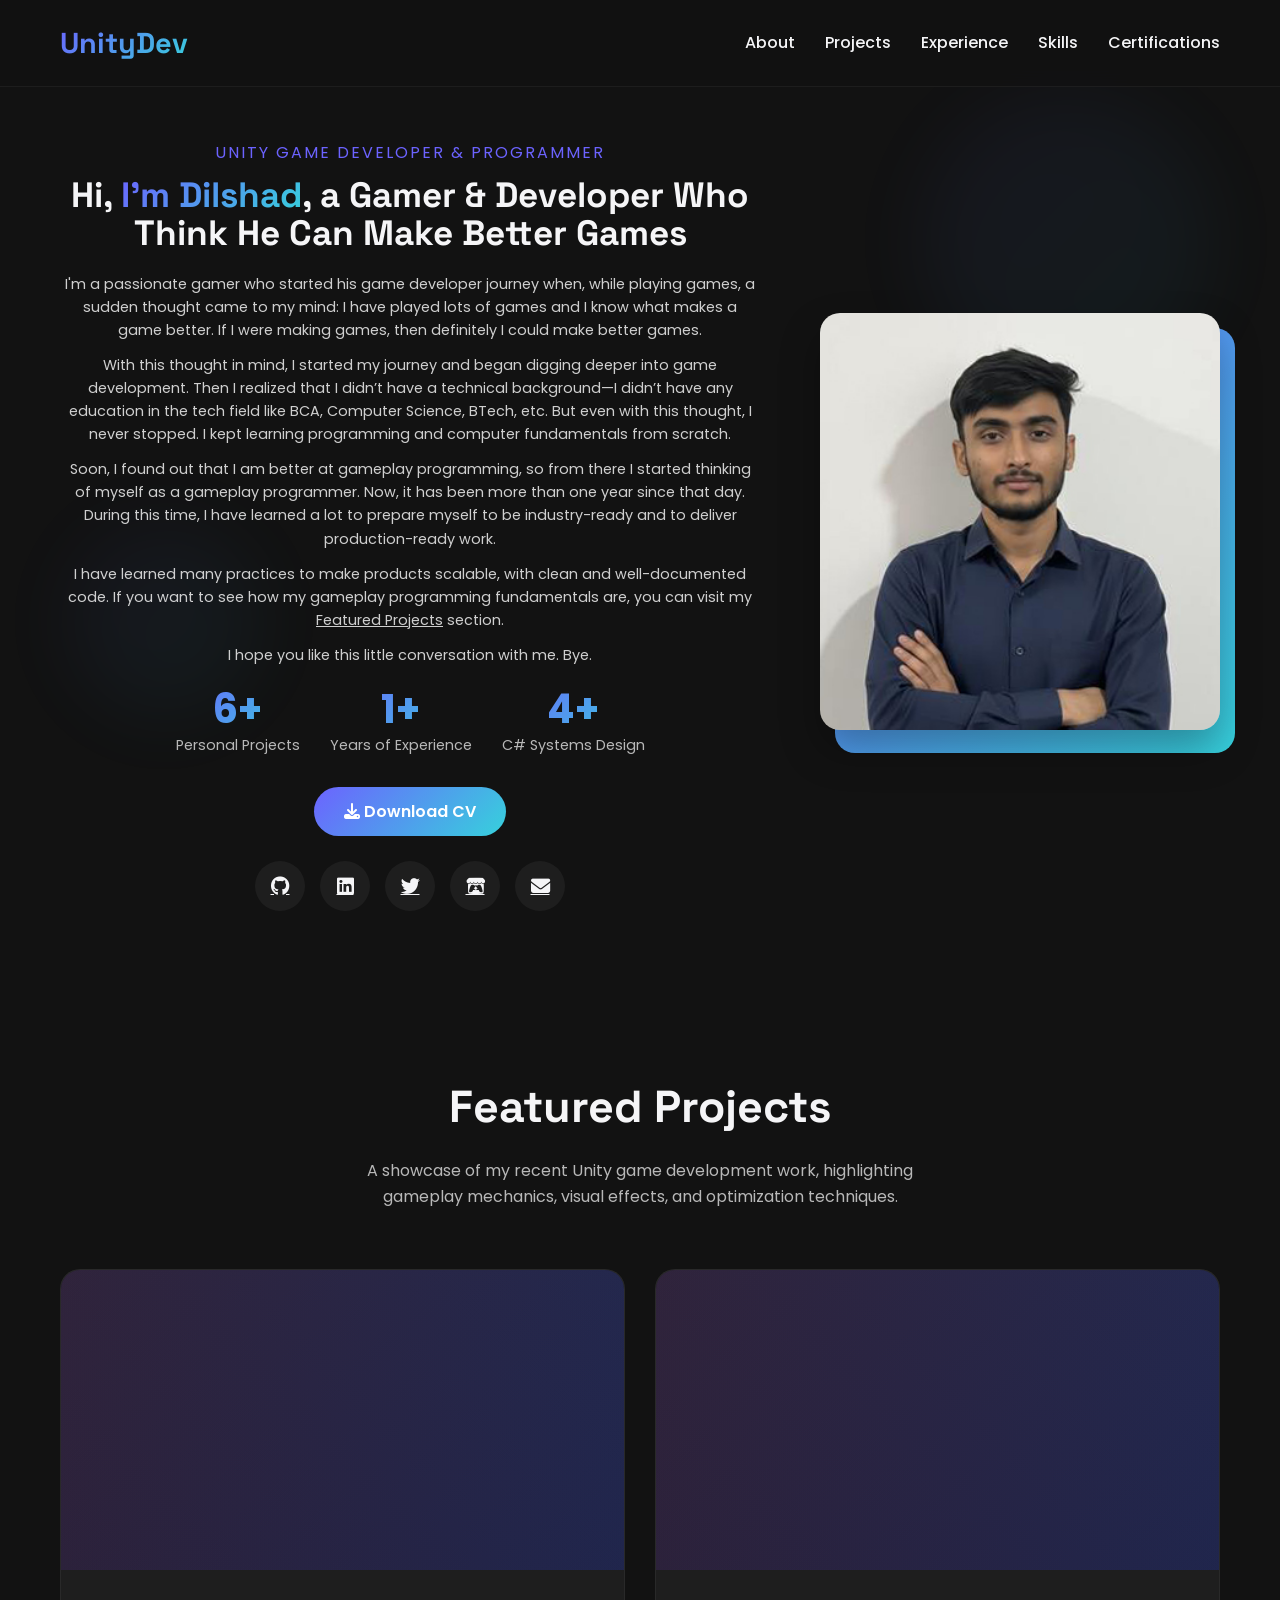
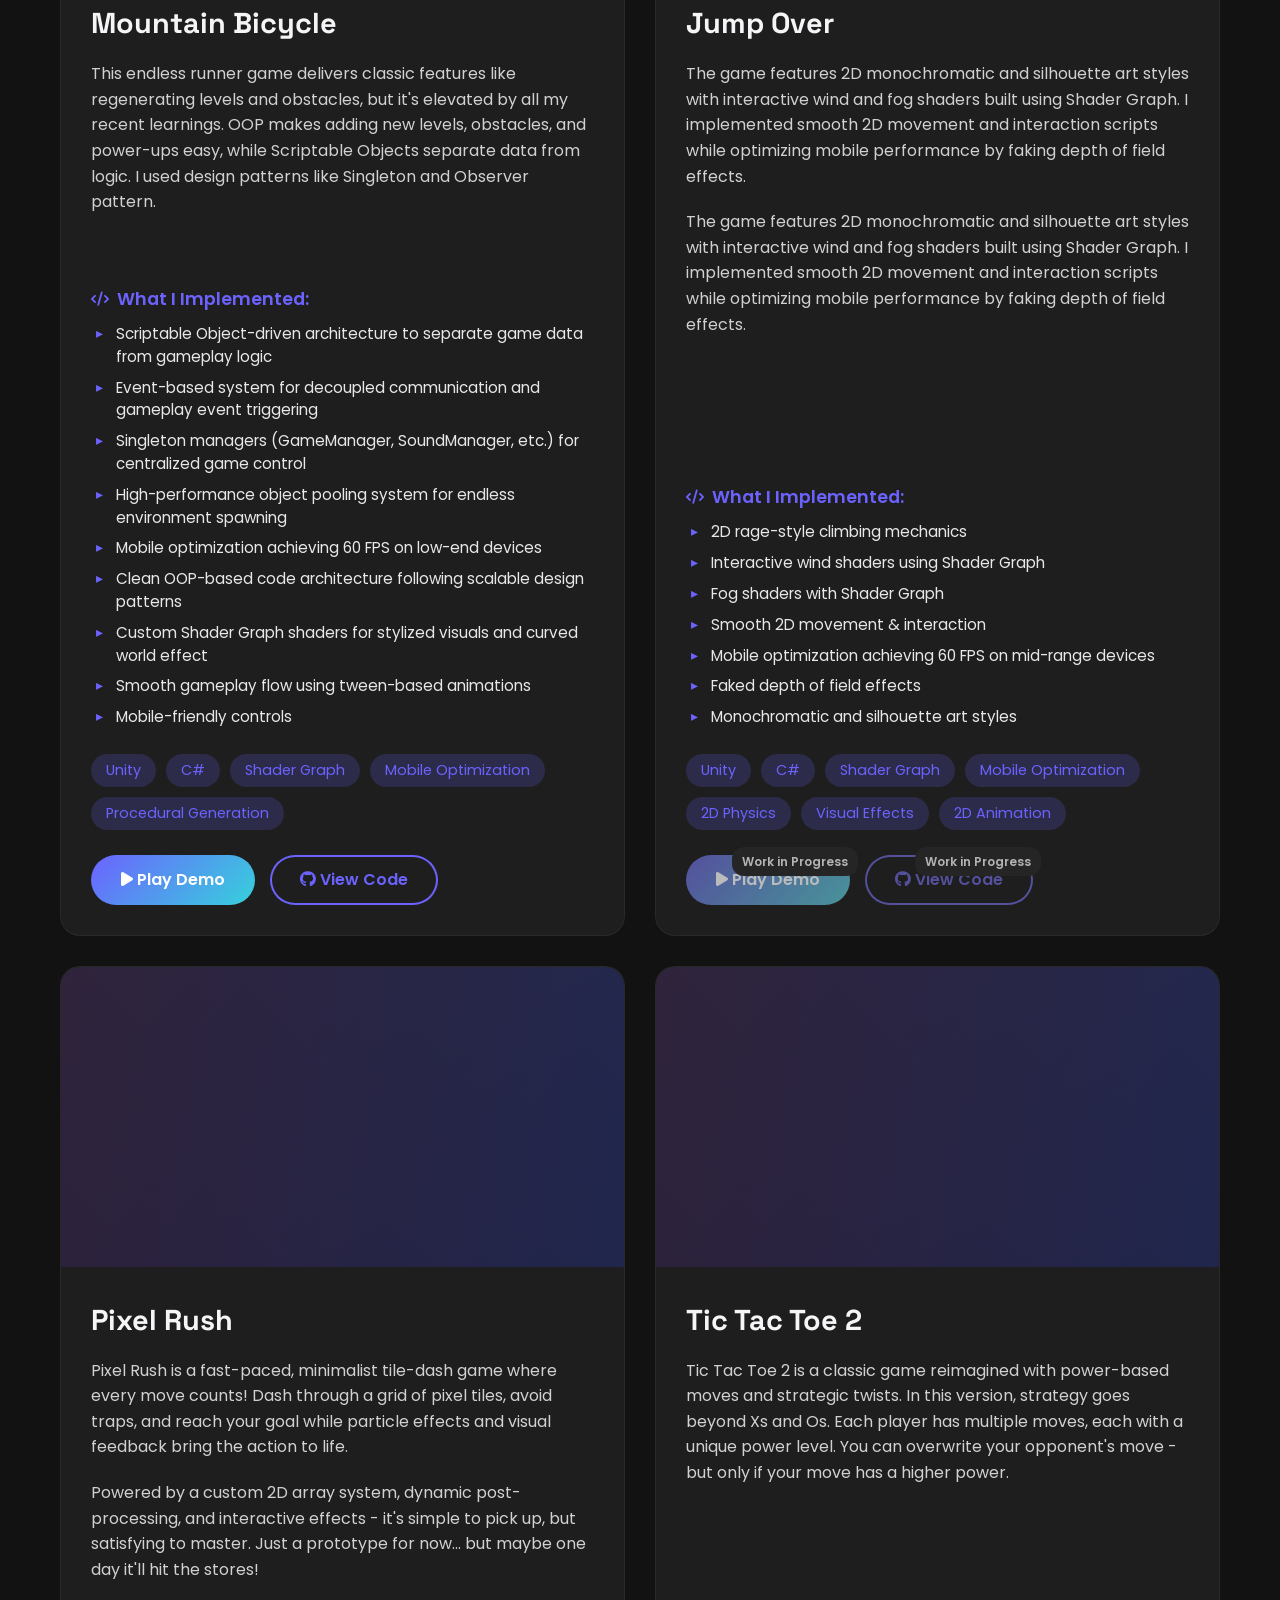
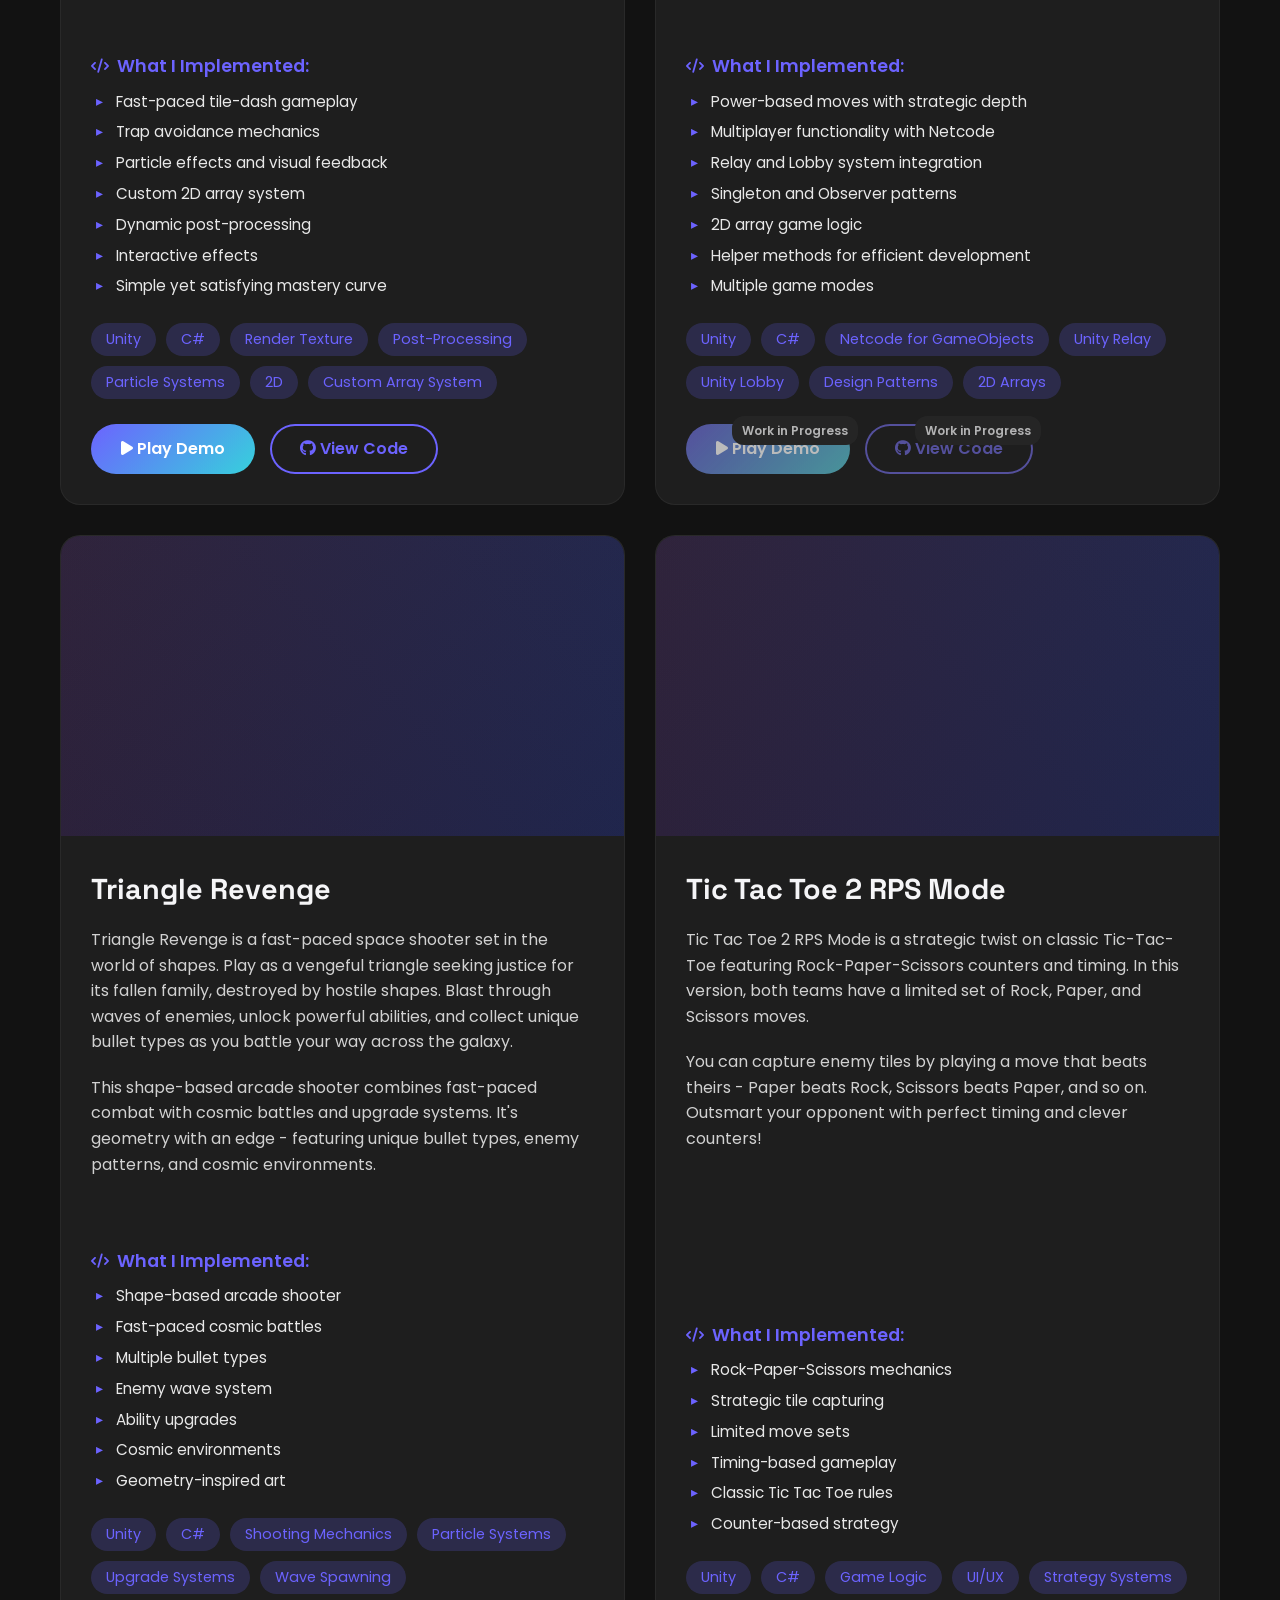
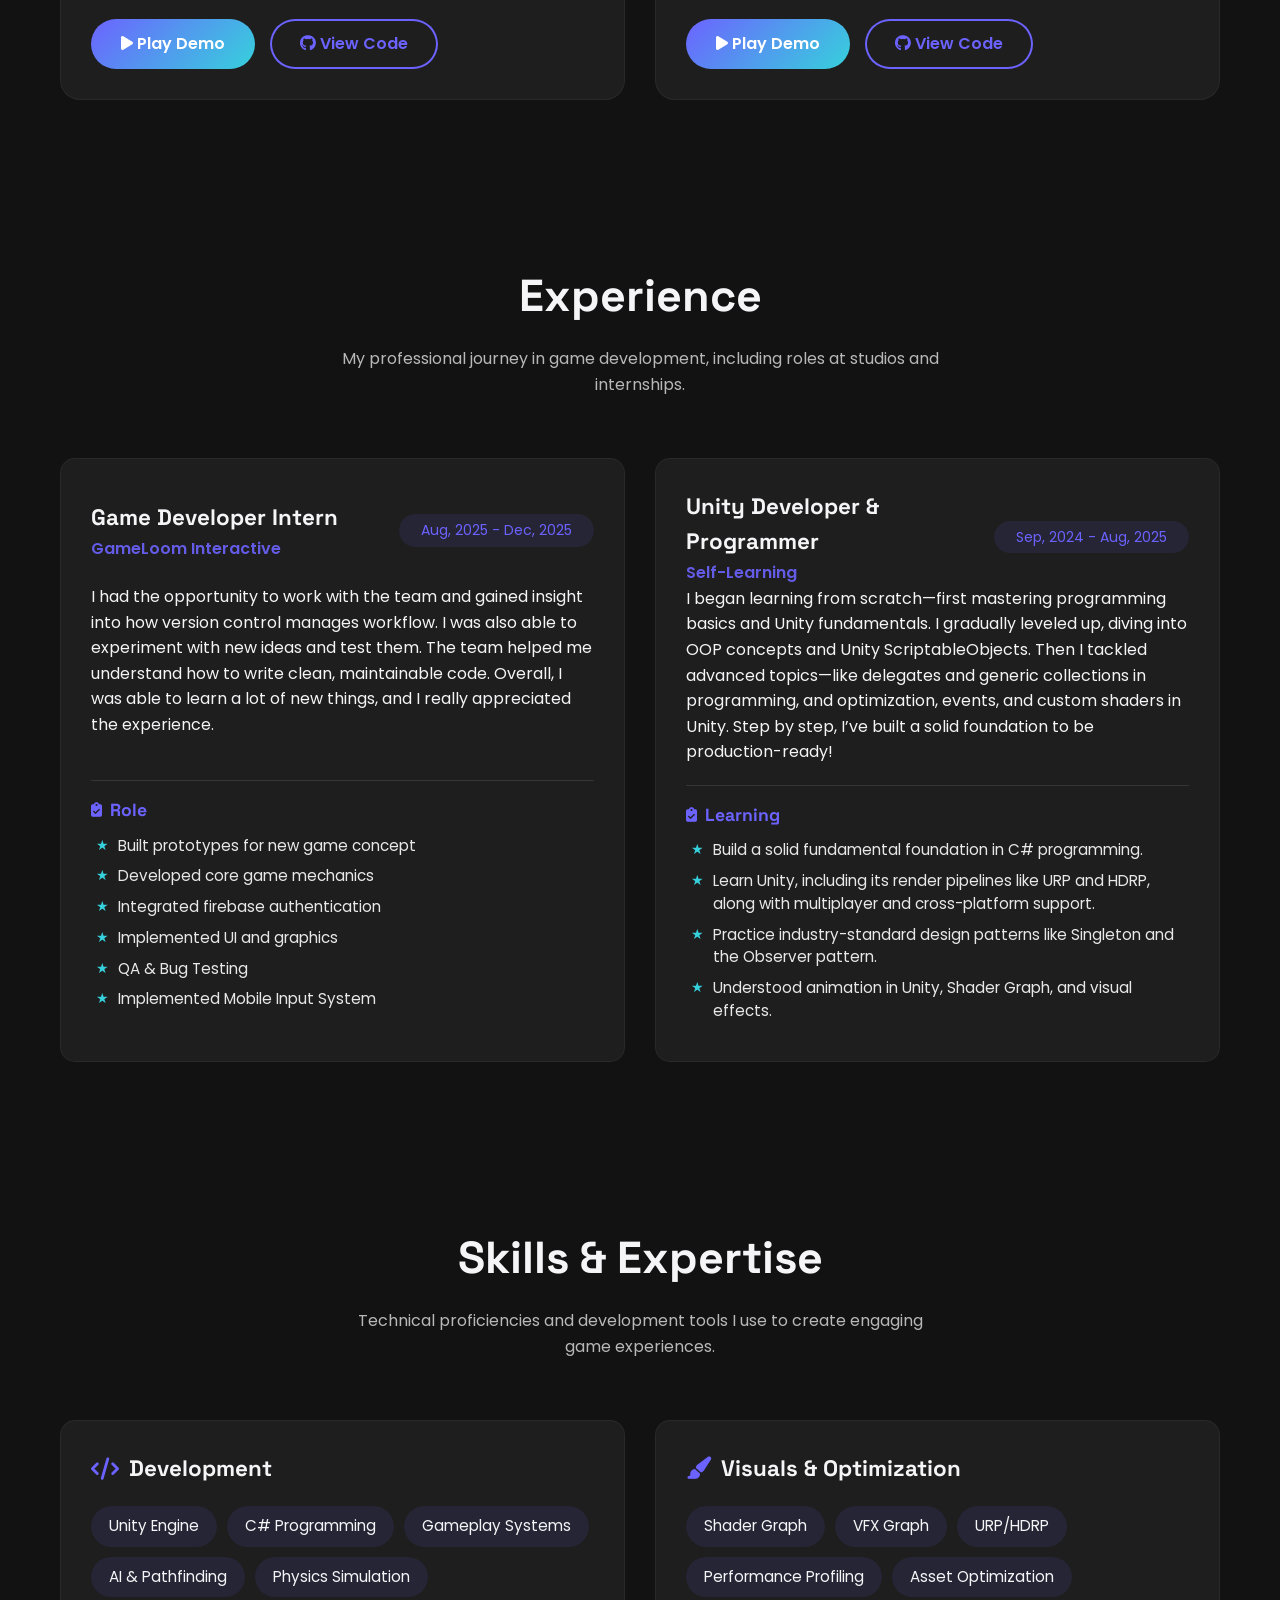
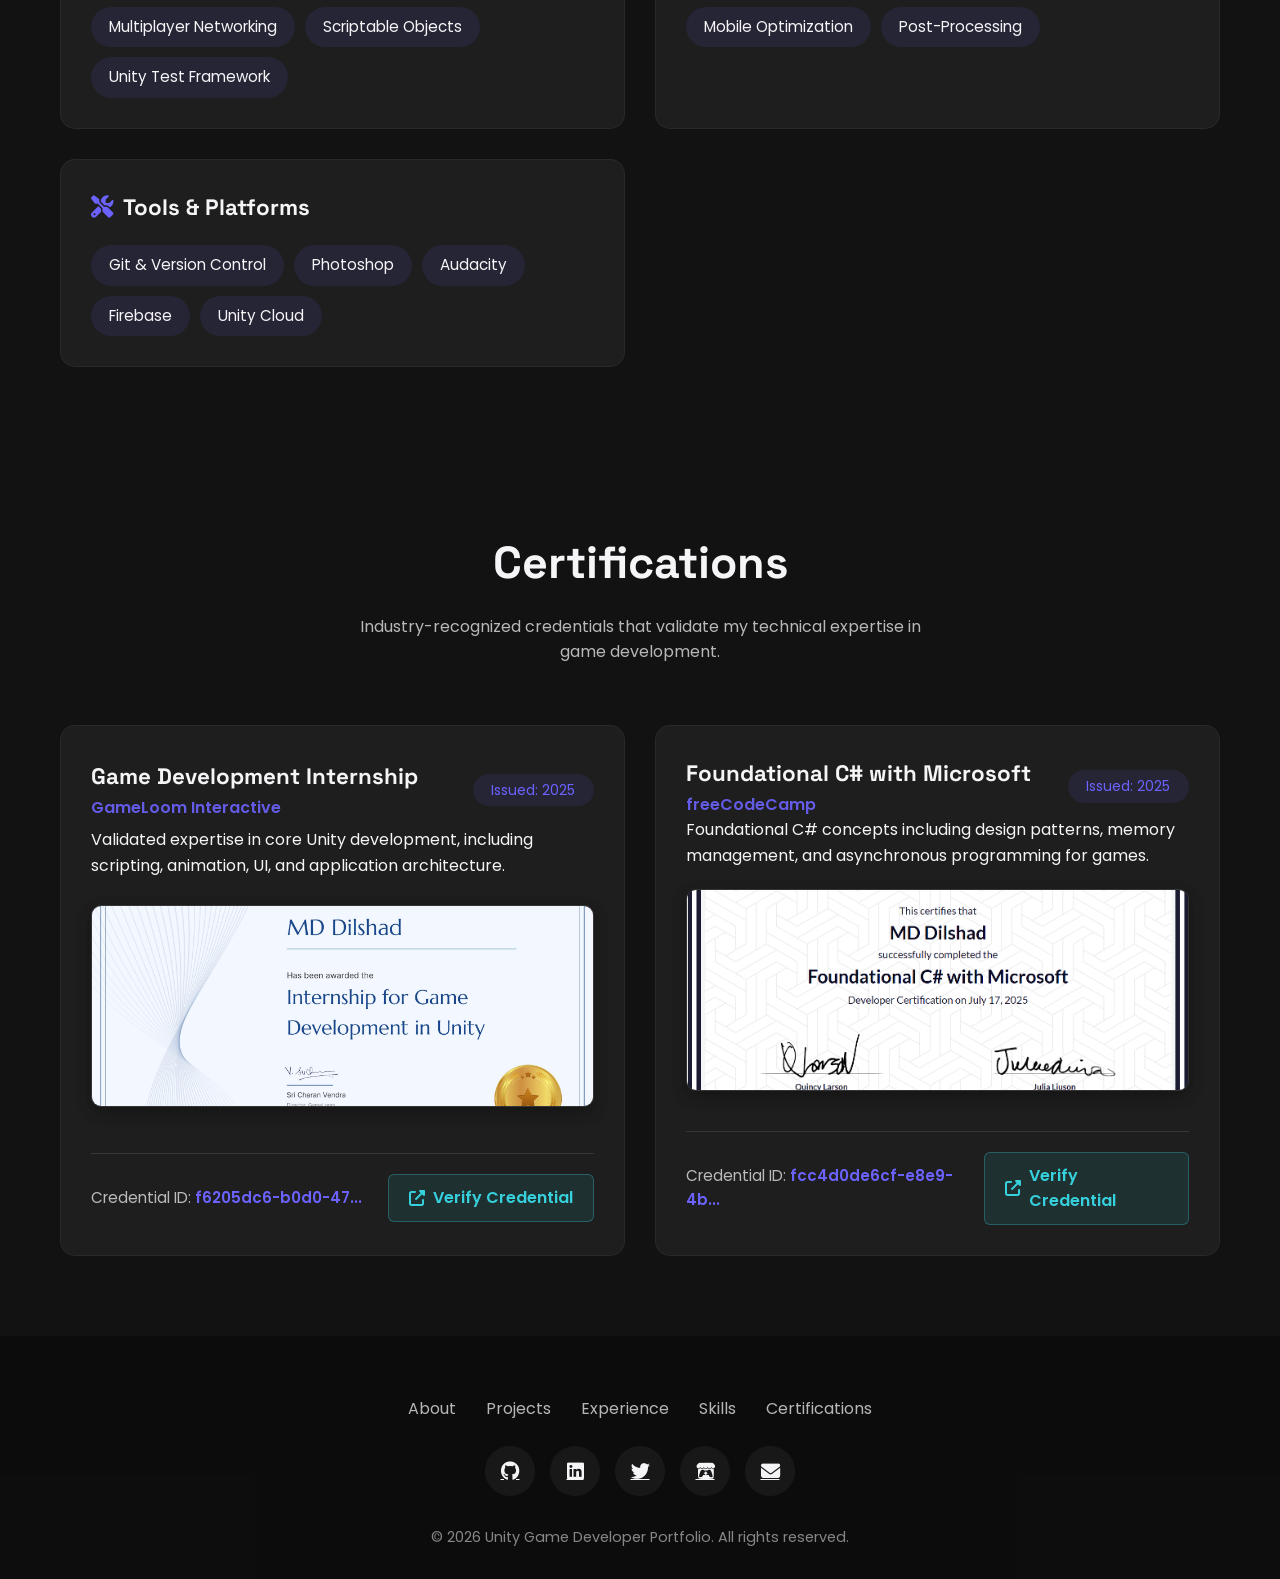
==== commit a9fc8ff3: "Disable Button With Work in Progress Text Added" ====
--- a/index.html
+++ b/index.html
@@ -482,6 +482,25 @@
       .btn:hover {
         transform: translateY(-3px);
         box-shadow: 0 10px 20px rgba(108, 99, 255, 0.2);
+      }
+
+      .btn-disabled {
+        opacity: 0.7;
+        cursor: not-allowed;
+        filter: grayscale(30%);
+      }
+
+      .badge{
+        background: var(--gray);
+        color: var(--light);
+        padding: 5px 10px;
+        border-radius: 12px;
+        font-size: 0.75rem;
+        margin-left: 10px;
+        vertical-align: middle;
+        position: absolute;
+        top: -0.5rem;
+        right: -0.5rem;
       }
 
       /* Experience Section - MODIFIED: Grid layout */
@@ -1279,9 +1298,7 @@
                 </div>
               </div>
 
-              <a
-                href="CV/CV.pdf"
-                class="btn btn-primary download-btn"
+              <a href="CV/CV.pdf" class="btn btn-primary download-btn"
                 ><i class="fas fa-download"></i> Download CV</a
               >
 
@@ -1306,10 +1323,7 @@
           </div>
           <div class="profile-image fade-in">
             <div class="profile-bg"></div>
-            <img
-              src="Images/Dilshad.jpg"
-              alt="Profile Picture"
-            />
+            <img src="Images/Dilshad.jpg" alt="Profile Picture" />
           </div>
         </div>
       </div>
@@ -1519,13 +1533,17 @@
                 </div>
                 <div class="project-buttons">
                   <span>
-                    <a href="#" class="btn btn-primary"
-                      ><i class="fas fa-play"></i> Play Demo</a
+                    <a href="#" class="btn btn-primary btn-disabled"
+                      ><i class="fas fa-play"></i> Play Demo
+                      <span class="badge">Work in Progress</span>
+                      </a
                     >
                   </span>
                   <span>
-                    <a href="#" class="btn btn-outline"
-                      ><i class="fab fa-github"></i> View Code</a
+                    <a href="#" class="btn btn-outline btn-disabled"
+                      ><i class="fab fa-github"></i> View Code
+                      <span class="badge">Work in Progress</span>
+                      </a
                     >
                   </span>
                 </div>
@@ -1696,13 +1714,17 @@
                 </div>
                 <div class="project-buttons">
                   <span>
-                    <a href="#" class="btn btn-primary"
-                      ><i class="fas fa-play"></i> Play Demo</a
+                    <a href="#" class="btn btn-primary btn-disabled"
+                      ><i class="fas fa-play"></i> Play Demo
+                      <span class="badge">Work in Progress</span>
+                      </a
                     >
                   </span>
                   <span>
-                    <a href="# " class="btn btn-outline"
-                      ><i class="fab fa-github"></i> View Code</a
+                    <a href="# " class="btn btn-outline btn-disabled"
+                      ><i class="fab fa-github"></i> View Code
+                      <span class="badge">Work in Progress</span>
+                      </a
                     >
                   </span>
                 </div>
@@ -2350,15 +2372,12 @@
 
         // Set image based on certification ID
         if (certId === "cert1") {
-          modalImage.src =
-            "Certifications/GameLoom-Interactive-Game-Dev.jpg";
-          modalCaption.textContent =
-            "Game Development Internship";
+          modalImage.src = "Certifications/GameLoom-Interactive-Game-Dev.jpg";
+          modalCaption.textContent = "Game Development Internship";
         } else if (certId === "cert2") {
           modalImage.src =
             "Certifications/foundational-c-sharp-with-microsoft.png";
-          modalCaption.textContent =
-            "Foundational C# with Microsoft";
+          modalCaption.textContent = "Foundational C# with Microsoft";
         } else if (certId === "cert3") {
           modalImage.src =
             "https://images.unsplash.com/photo-1555949963-aa79dcee981c?ixlib=rb-4.0.3&ixid=M3wxMjA3fDB8MHxwaG90by1wYWdlfHx8fGVufDB8fHx8fA%3D%3D&auto=format&fit=crop&w=1200&q=80";
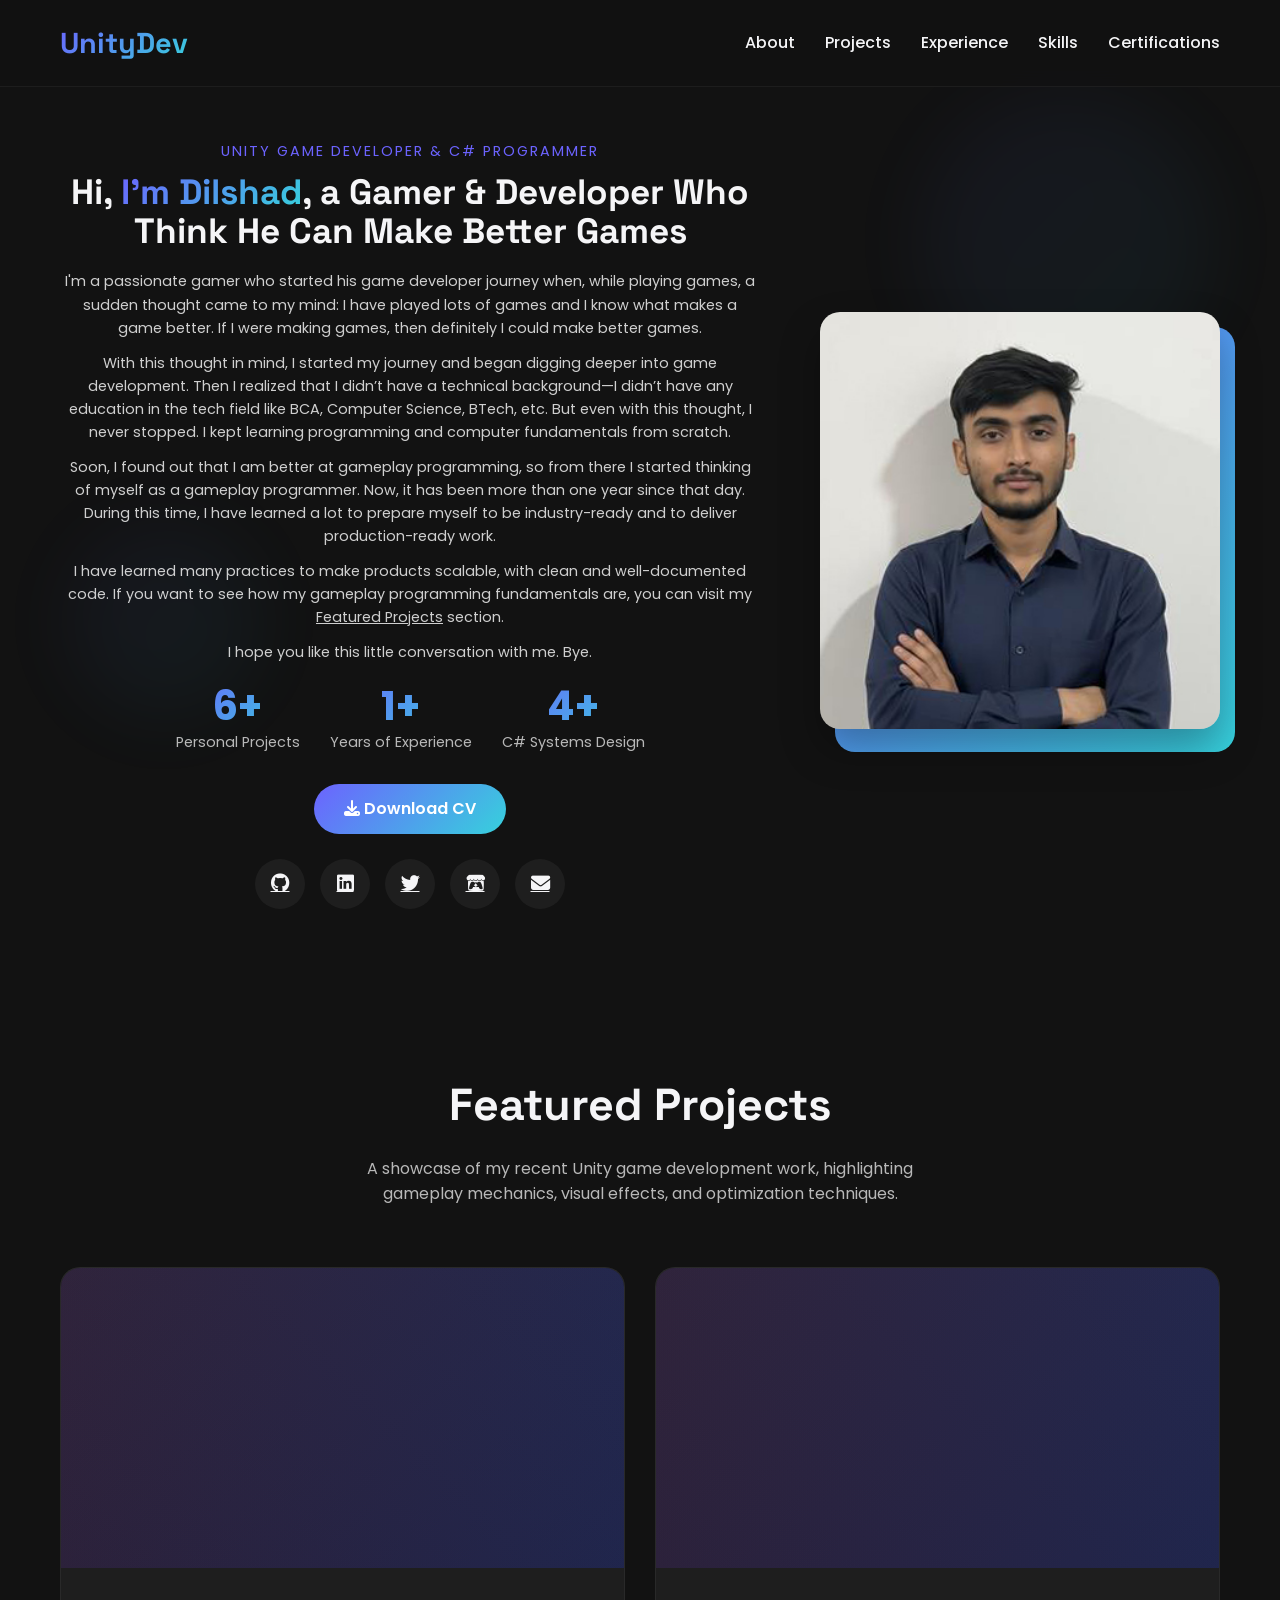
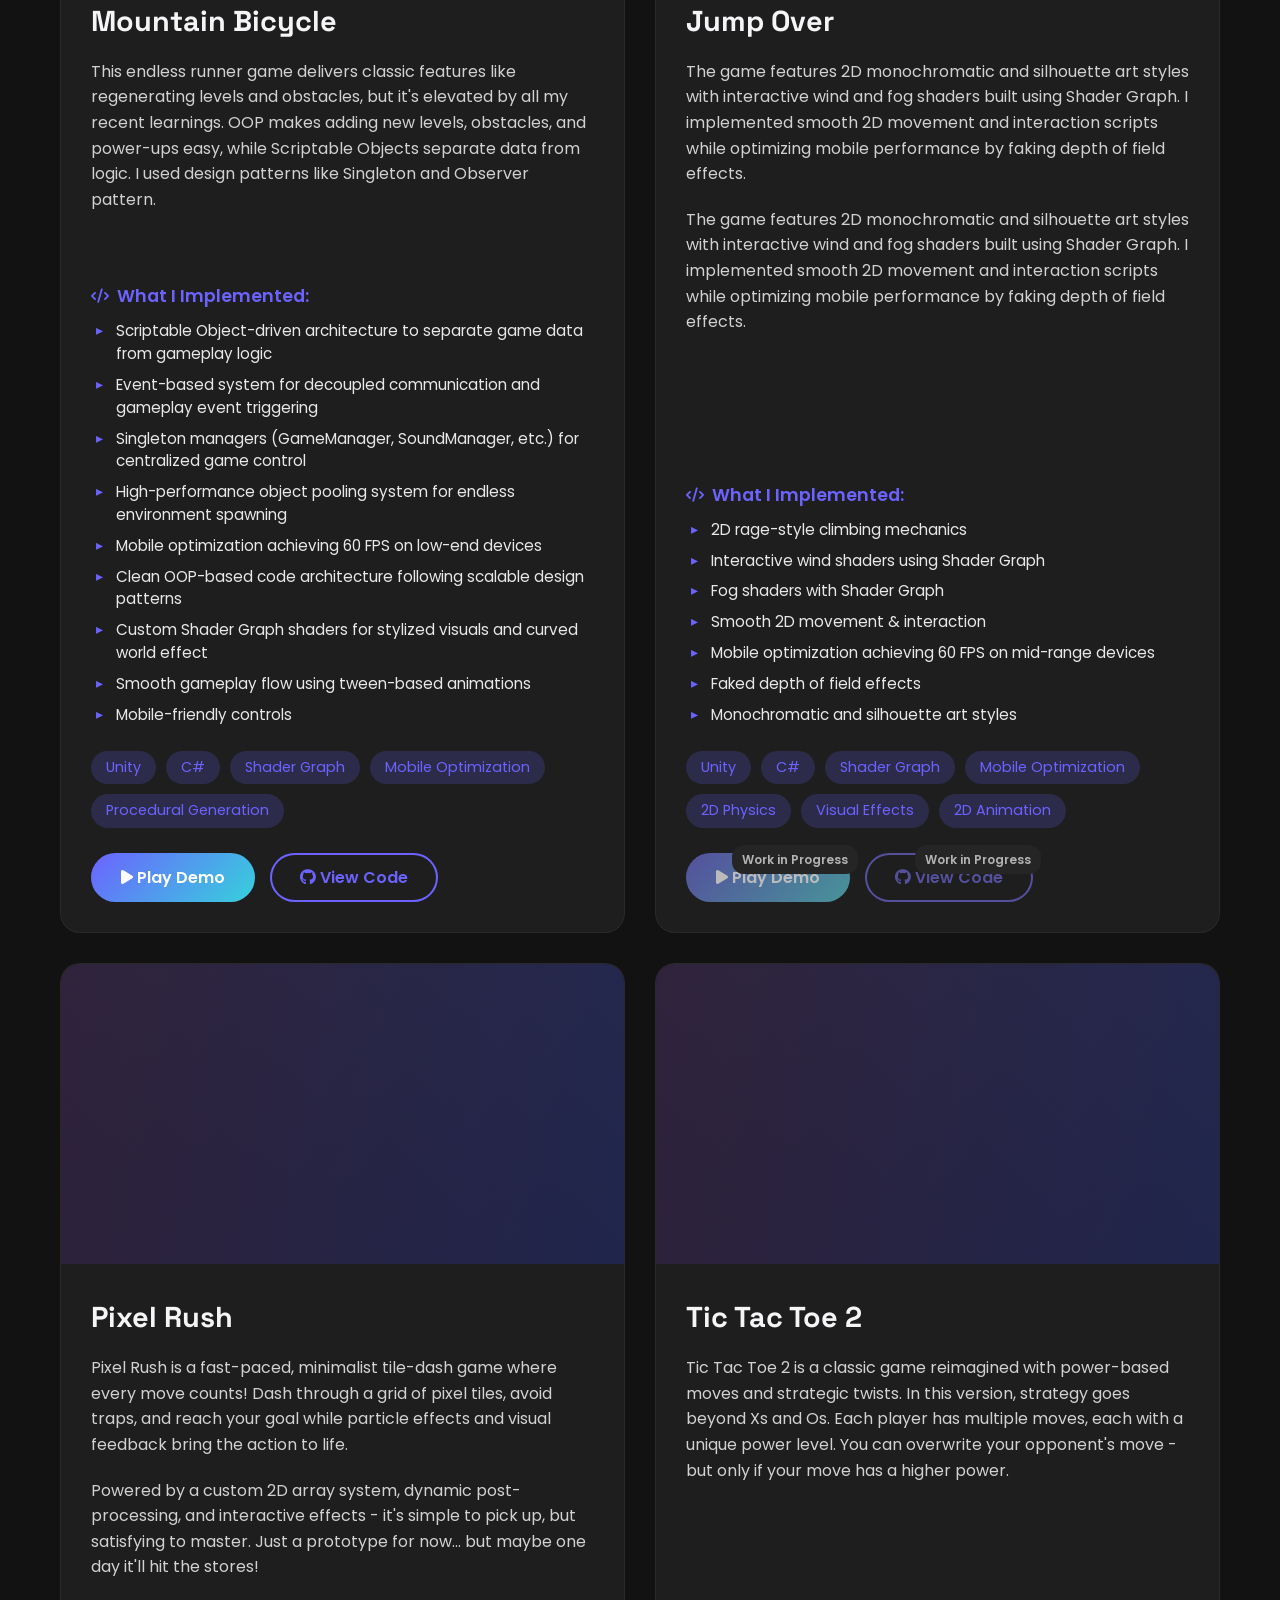
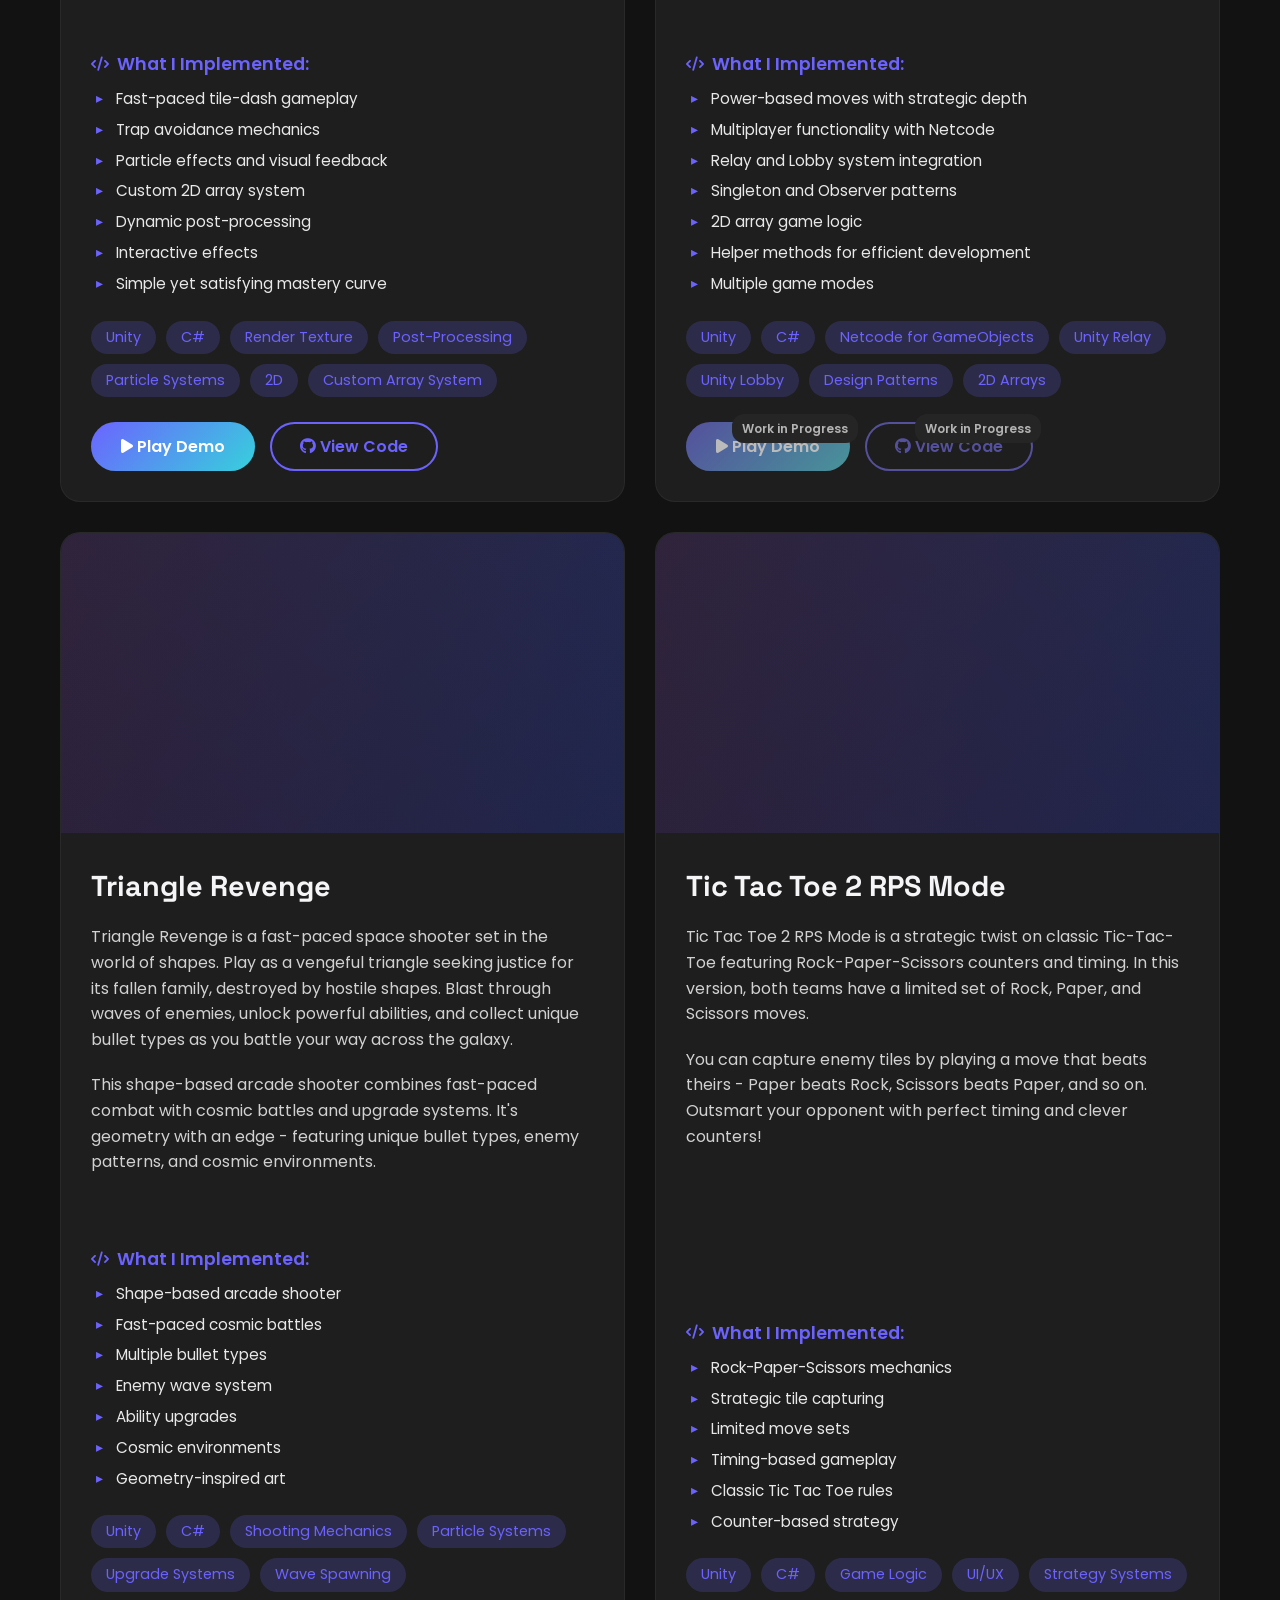
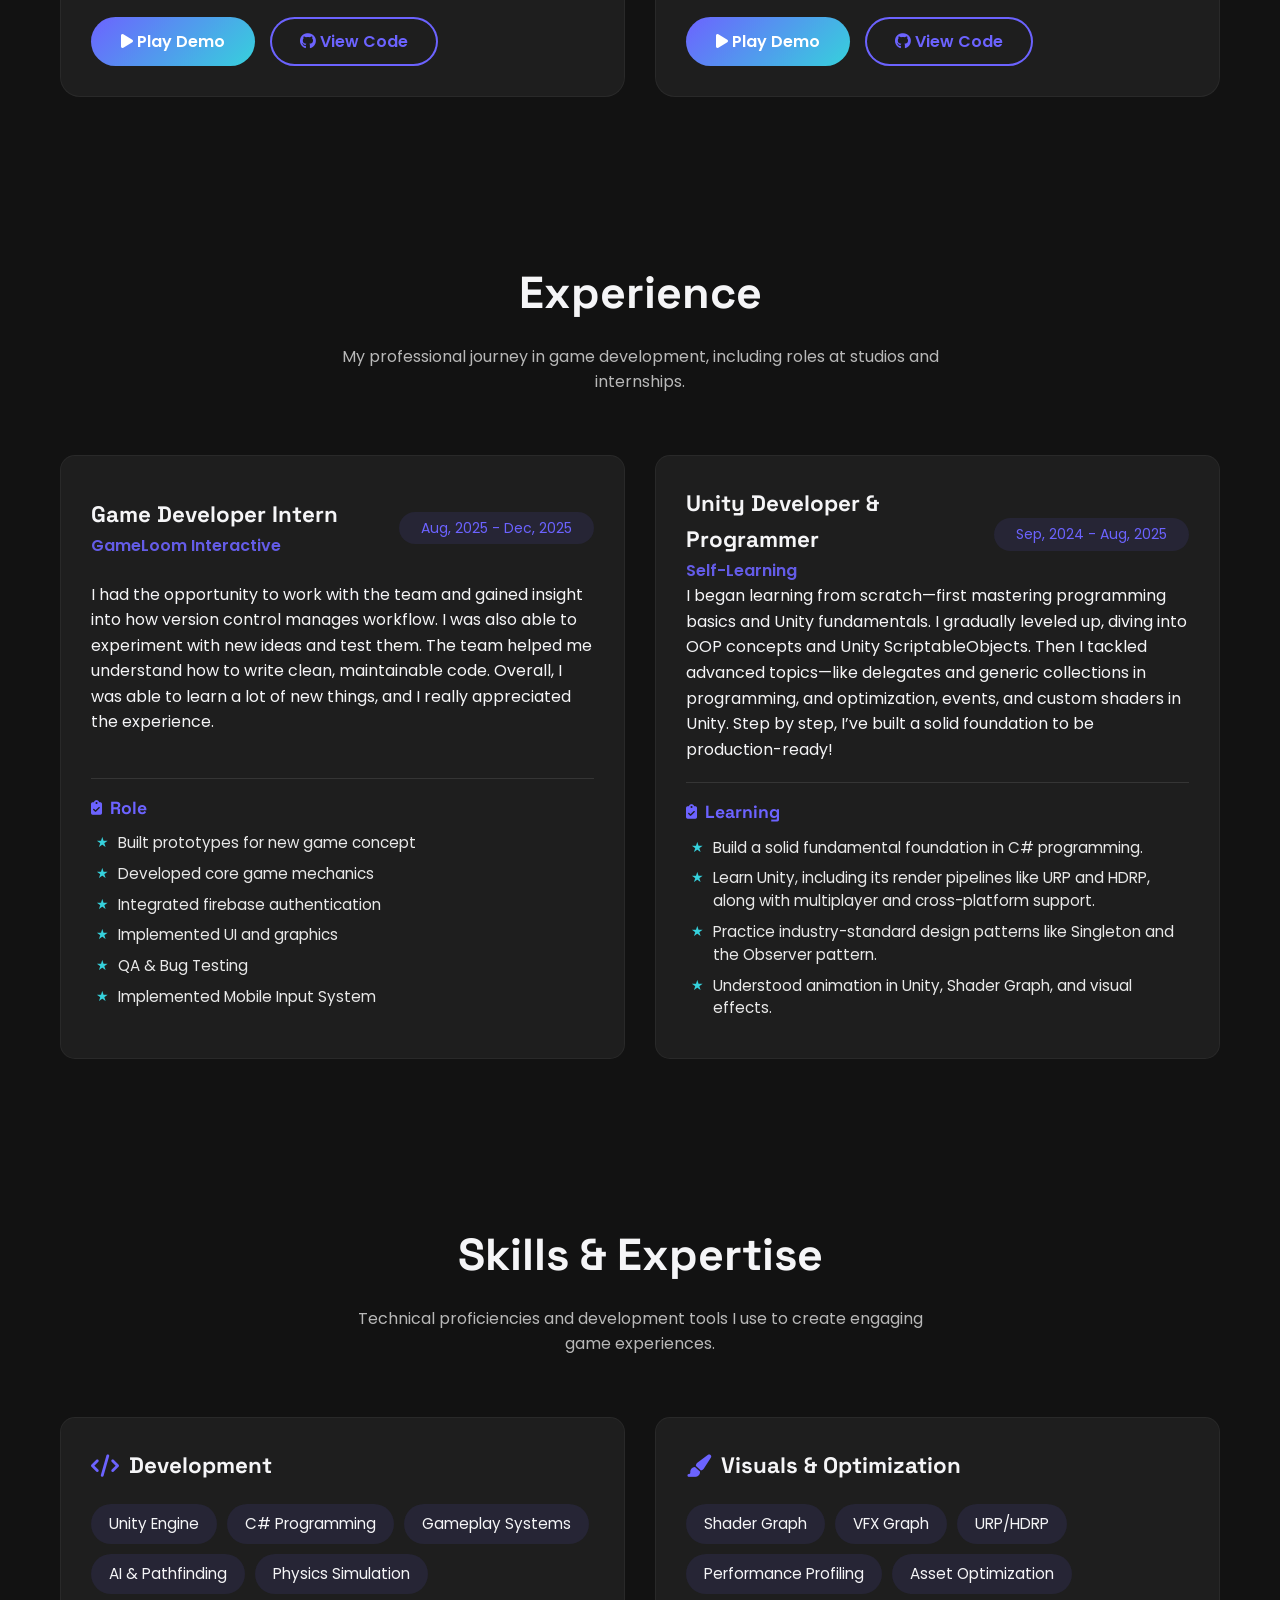
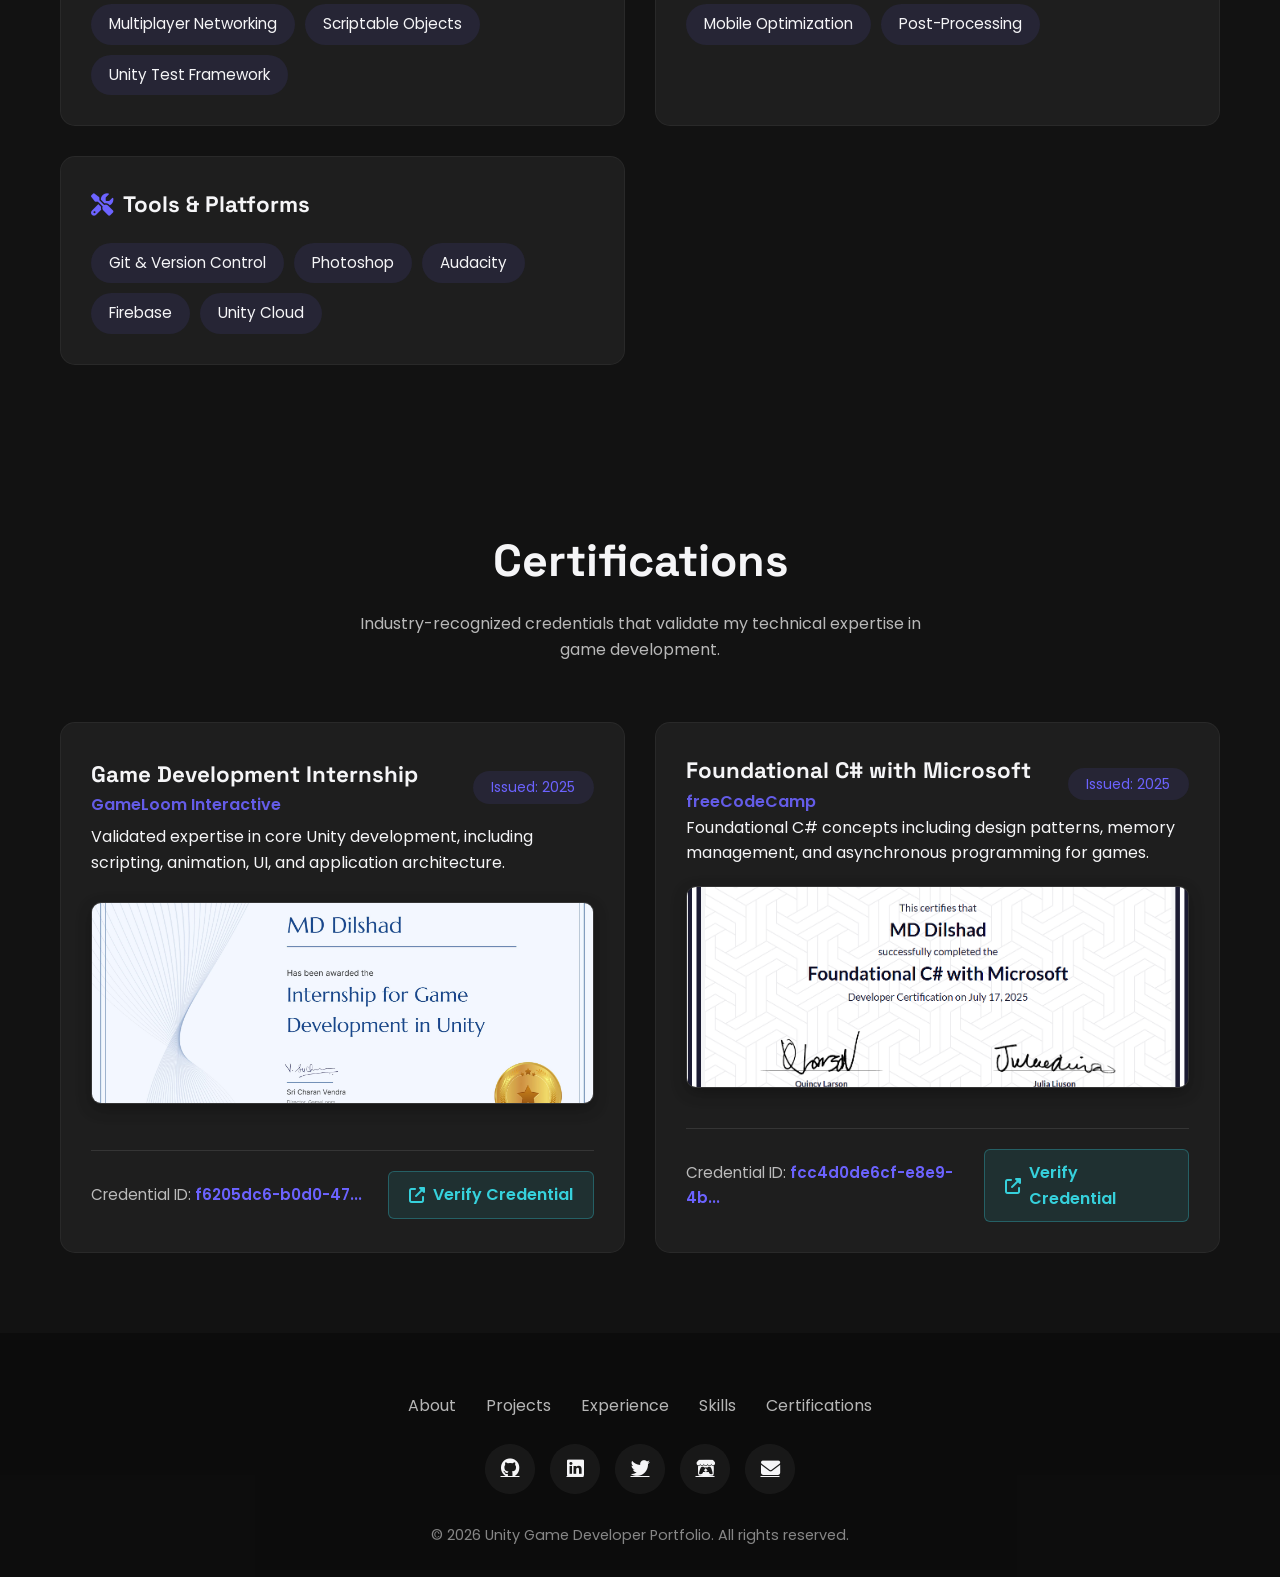
==== commit 06b38379: "Update index.html" ====
--- a/index.html
+++ b/index.html
@@ -4,6 +4,7 @@
     <meta charset="UTF-8" />
     <meta name="viewport" content="width=device-width, initial-scale=1.0" />
     <title>Unity Game Developer Portfolio</title>
+    <link rel="icon" type="image/svg+xml" href="data:image/svg+xml,<svg xmlns='http://www.w3.org/2000/svg' viewBox='0 0 24 24' fill='%236366f1'><path d='M20 18c1.1 0 2-.9 2-2V6c0-1.1-.9-2-2-2H4c-1.1 0-2 .9-2 2v10c0 1.1.9 2 2 2H1c-.55 0-1 .45-1 1s.45 1 1 1h22c.55 0 1-.45 1-1s-.45-1-1-1h-3zM5 6h14c.55 0 1 .45 1 1v8c0 .55-.45 1-1 1H5c-.55 0-1-.45-1-1V7c0-.55.45-1 1-1z'/></svg>">
     <link
       rel="stylesheet"
       href="https://cdnjs.cloudflare.com/ajax/libs/font-awesome/6.4.0/css/all.min.css"
@@ -177,7 +178,7 @@
       }
 
       .tagline {
-        font-size: 1rem;
+        font-size: 0.9rem;
         color: var(--primary);
         text-transform: uppercase;
         letter-spacing: 2px;
@@ -1243,7 +1244,7 @@
       <div class="container">
         <div class="about-content">
           <div class="about-text fade-in delay-1">
-            <div class="tagline">Unity Game Developer & Programmer</div>
+            <div class="tagline">Unity Game Developer & C# Programmer</div>
             <h1>
               Hi, <span class="highlight">I'm Dilshad</span>, a Gamer &
               Developer Who Think He Can Make Better Games
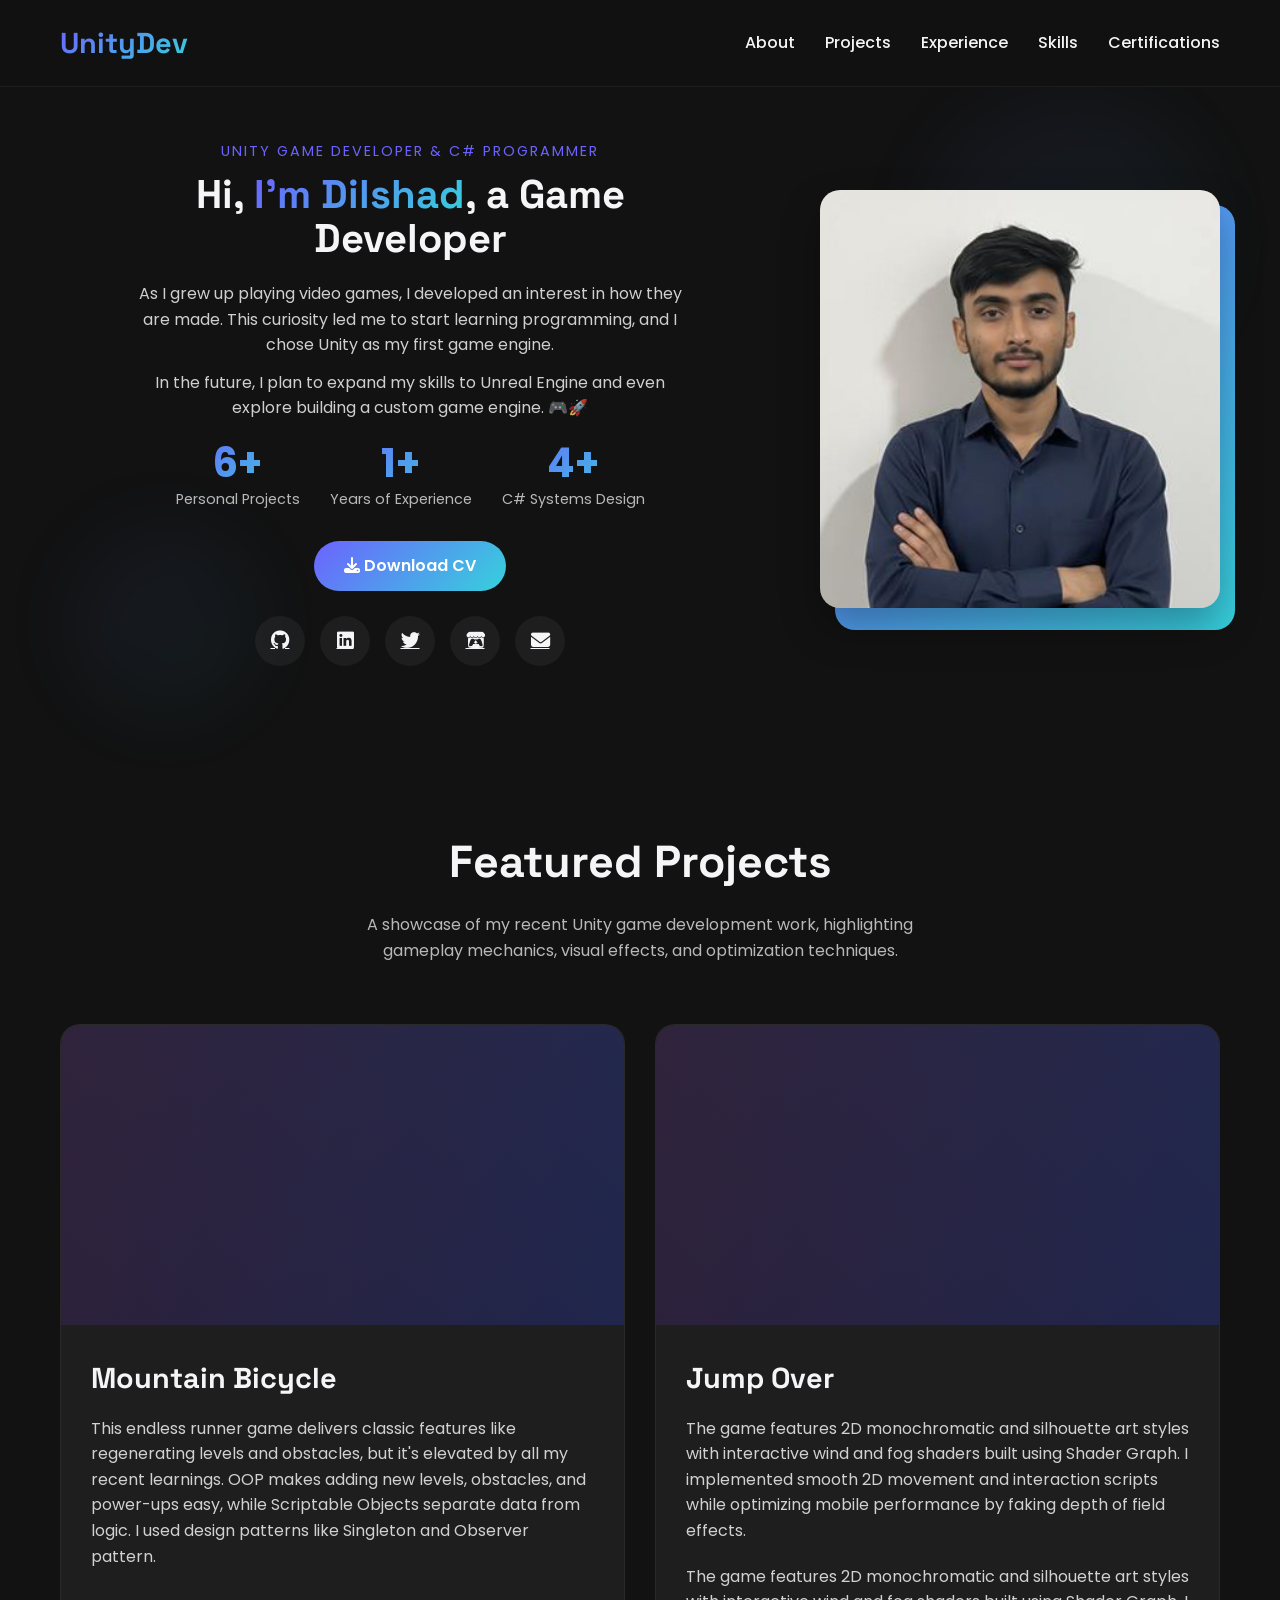
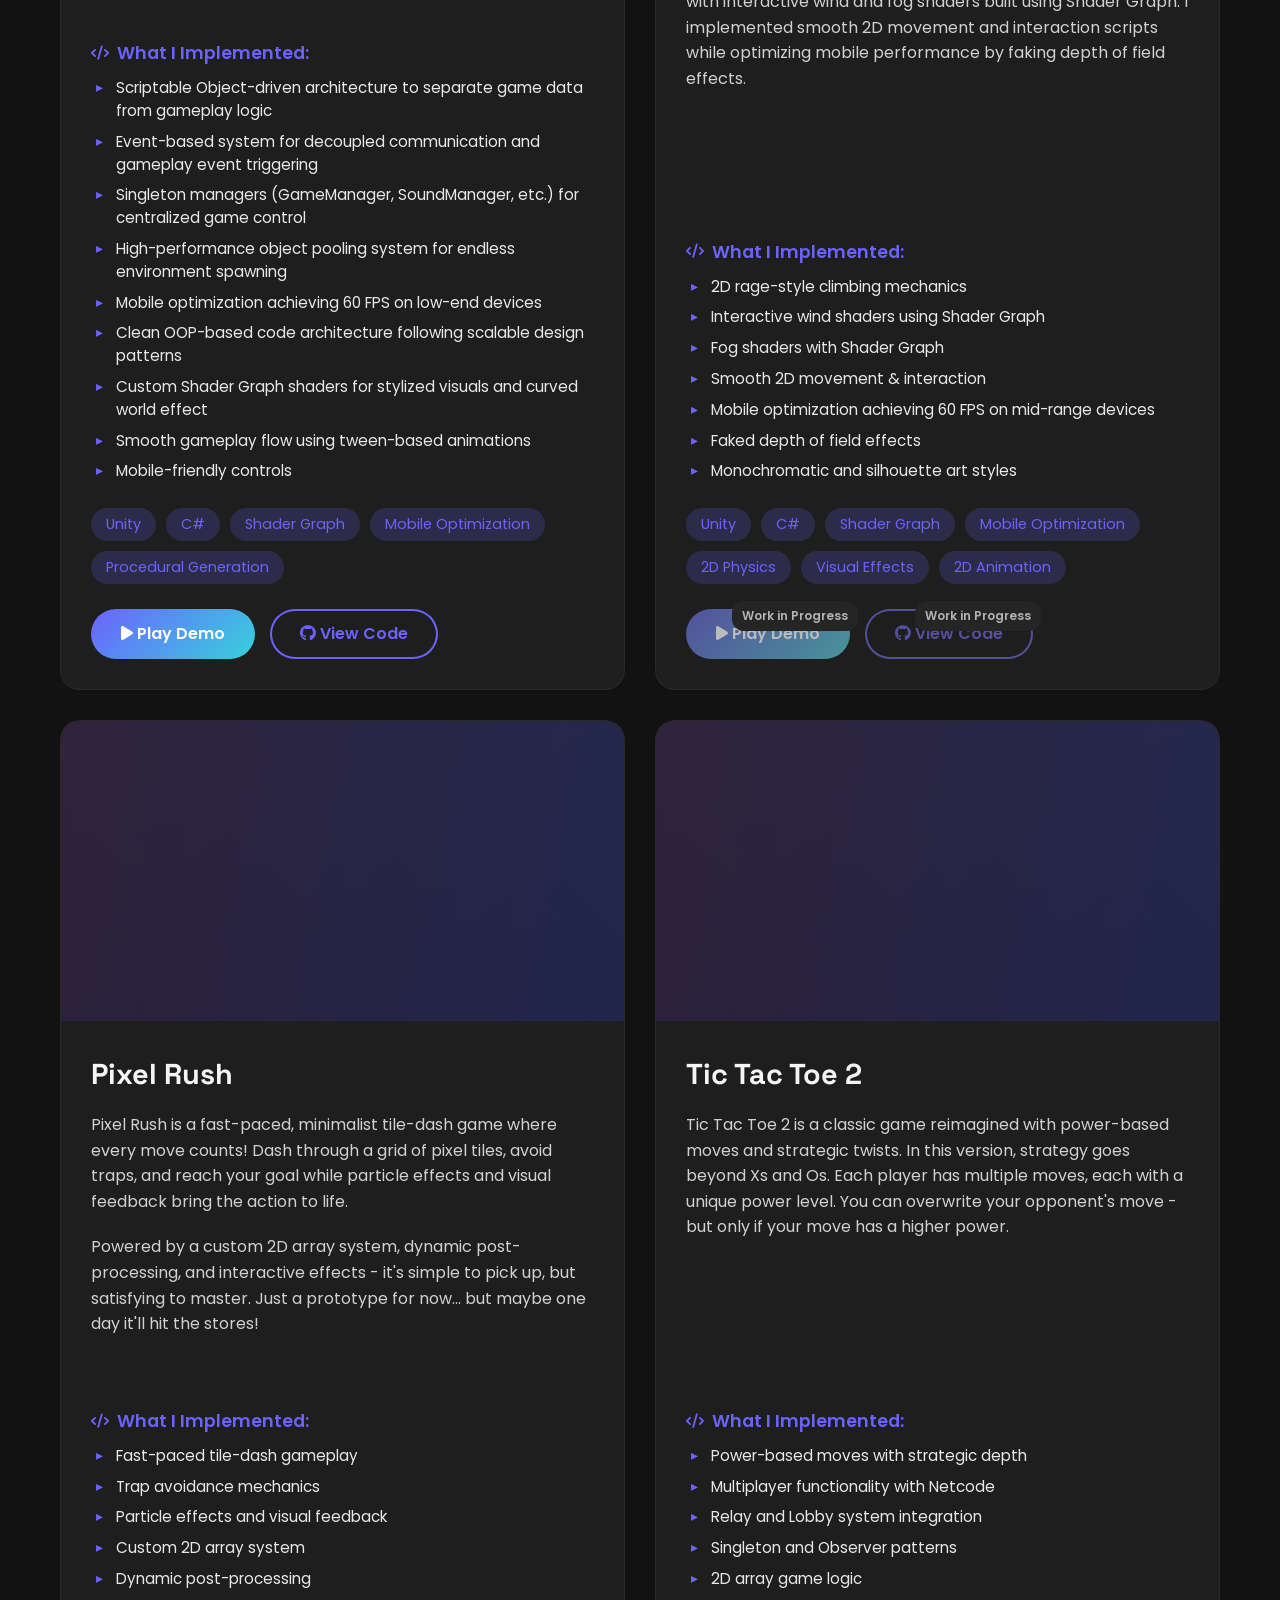
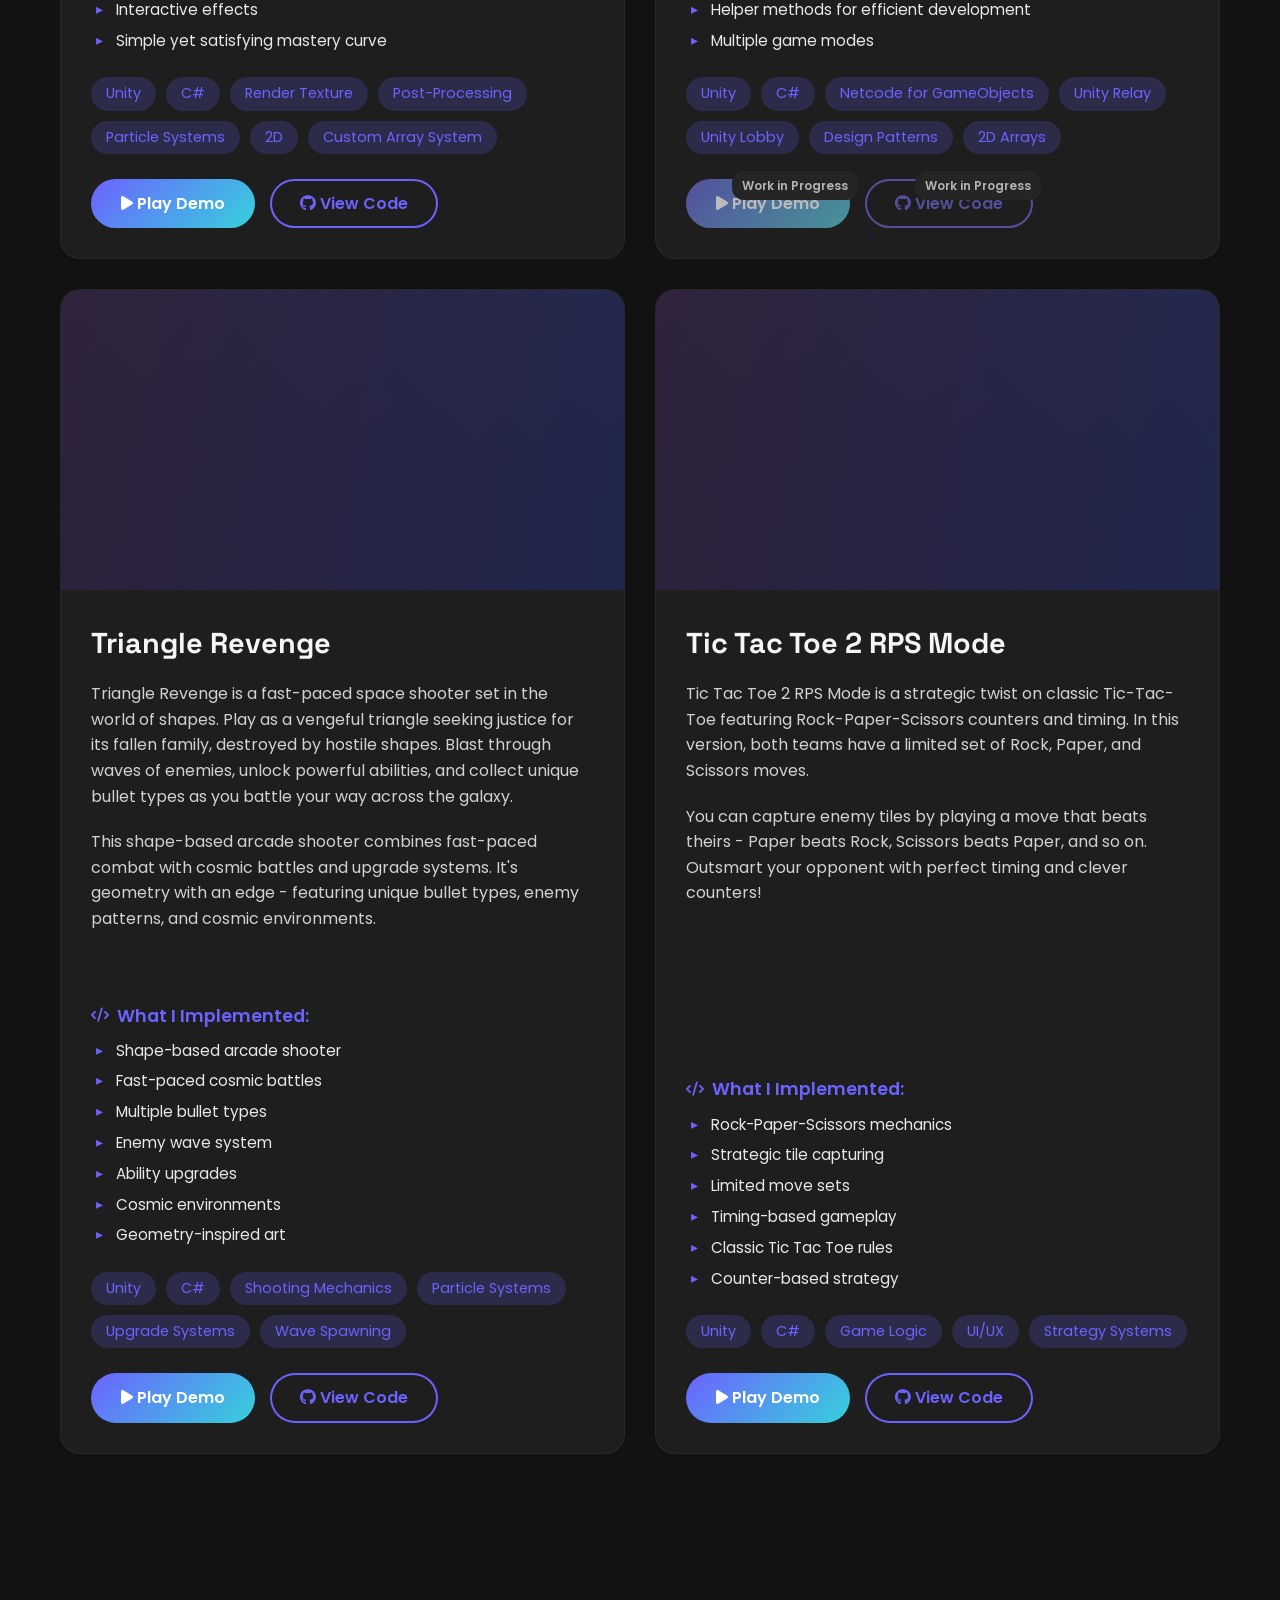
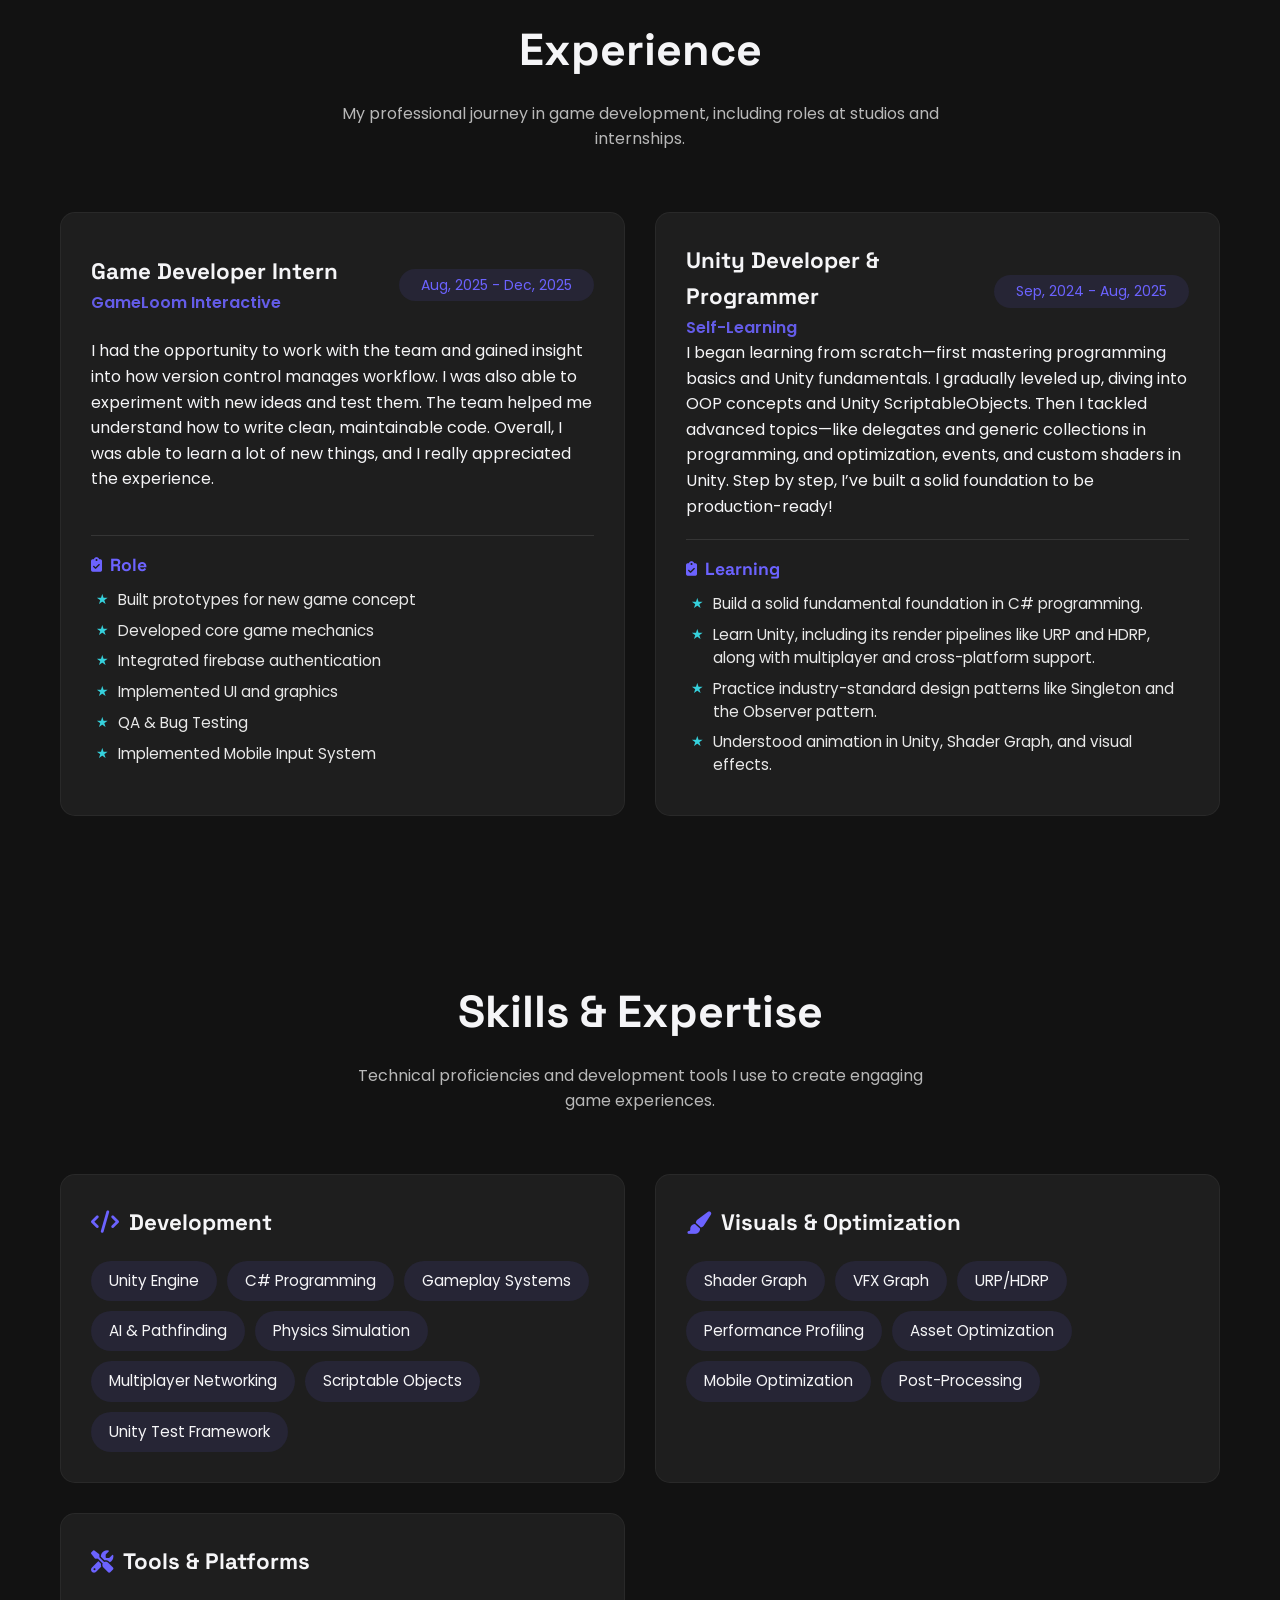
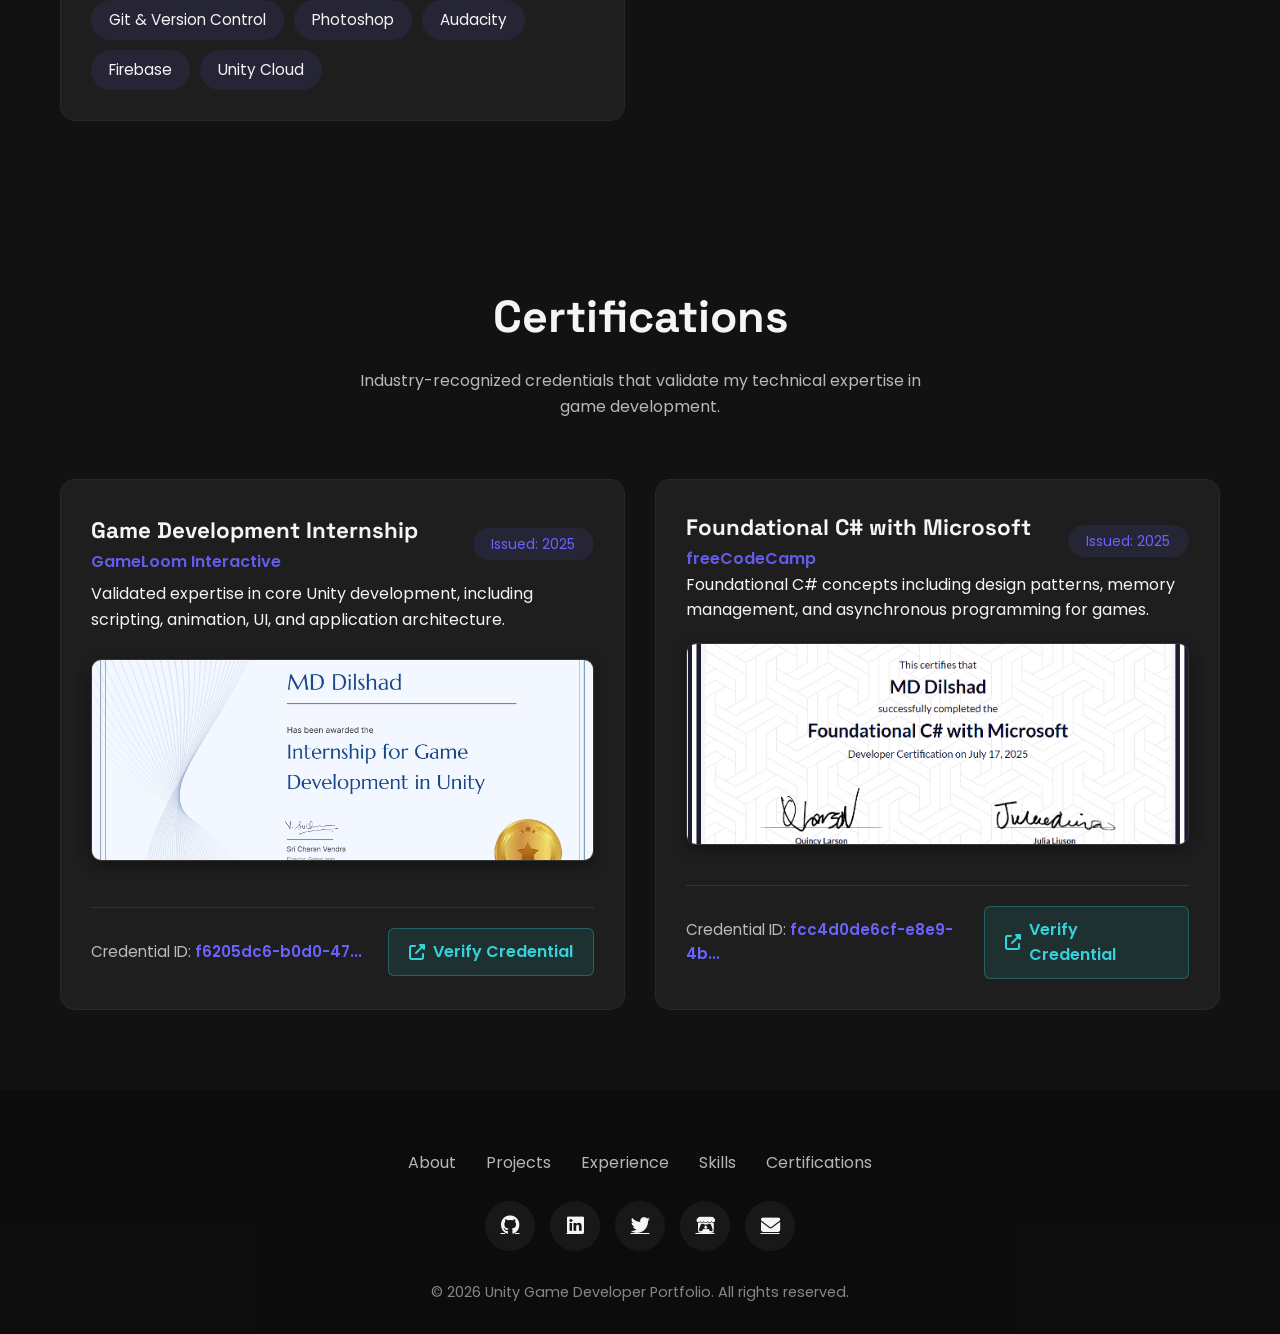
==== commit 0a77ebd7: "Update index.html" ====
--- a/index.html
+++ b/index.html
@@ -4,7 +4,11 @@
     <meta charset="UTF-8" />
     <meta name="viewport" content="width=device-width, initial-scale=1.0" />
     <title>Unity Game Developer Portfolio</title>
-    <link rel="icon" type="image/svg+xml" href="data:image/svg+xml,<svg xmlns='http://www.w3.org/2000/svg' viewBox='0 0 24 24' fill='%236366f1'><path d='M20 18c1.1 0 2-.9 2-2V6c0-1.1-.9-2-2-2H4c-1.1 0-2 .9-2 2v10c0 1.1.9 2 2 2H1c-.55 0-1 .45-1 1s.45 1 1 1h22c.55 0 1-.45 1-1s-.45-1-1-1h-3zM5 6h14c.55 0 1 .45 1 1v8c0 .55-.45 1-1 1H5c-.55 0-1-.45-1-1V7c0-.55.45-1 1-1z'/></svg>">
+    <link
+      rel="icon"
+      type="image/svg+xml"
+      href="data:image/svg+xml,<svg xmlns='http://www.w3.org/2000/svg' viewBox='0 0 24 24' fill='%236366f1'><path d='M20 18c1.1 0 2-.9 2-2V6c0-1.1-.9-2-2-2H4c-1.1 0-2 .9-2 2v10c0 1.1.9 2 2 2H1c-.55 0-1 .45-1 1s.45 1 1 1h22c.55 0 1-.45 1-1s-.45-1-1-1h-3zM5 6h14c.55 0 1 .45 1 1v8c0 .55-.45 1-1 1H5c-.55 0-1-.45-1-1V7c0-.55.45-1 1-1z'/></svg>"
+    />
     <link
       rel="stylesheet"
       href="https://cdnjs.cloudflare.com/ajax/libs/font-awesome/6.4.0/css/all.min.css"
@@ -186,9 +190,10 @@
       }
 
       .about-text h1 {
-        font-size: 2.2rem;
+        font-size: 2.5rem;
         margin-bottom: 20px;
         line-height: 1.1;
+        max-width: 570px;
       }
 
       .highlight {
@@ -199,10 +204,9 @@
       }
 
       .bio {
-        font-size: 0.9rem;
         color: rgba(255, 255, 255, 0.8);
         margin-bottom: 12px;
-        max-width: 700px;
+        max-width: 570px;
       }
 
       /* IMPROVED: Better aligned stats and buttons */
@@ -491,7 +495,7 @@
         filter: grayscale(30%);
       }
 
-      .badge{
+      .badge {
         background: var(--gray);
         color: var(--light);
         padding: 5px 10px;
@@ -1246,41 +1250,17 @@
           <div class="about-text fade-in delay-1">
             <div class="tagline">Unity Game Developer & C# Programmer</div>
             <h1>
-              Hi, <span class="highlight">I'm Dilshad</span>, a Gamer &
-              Developer Who Think He Can Make Better Games
+              Hi, <span class="highlight">I'm Dilshad</span>, a Game Developer
             </h1>
             <p class="bio">
-              I'm a passionate gamer who started his game developer journey
-              when, while playing games, a sudden thought came to my mind: I
-              have played lots of games and I know what makes a game better. If
-              I were making games, then definitely I could make better games.
+              As I grew up playing video games, I developed an interest in how
+              they are made. This curiosity led me to start learning
+              programming, and I chose Unity as my first game engine.
             </p>
+
             <p class="bio">
-              With this thought in mind, I started my journey and began digging
-              deeper into game development. Then I realized that I didn’t have a
-              technical background—I didn’t have any education in the tech field
-              like BCA, Computer Science, BTech, etc. But even with this
-              thought, I never stopped. I kept learning programming and computer
-              fundamentals from scratch.
-            </p>
-            <p class="bio">
-              Soon, I found out that I am better at gameplay programming, so
-              from there I started thinking of myself as a gameplay programmer.
-              Now, it has been more than one year since that day. During this
-              time, I have learned a lot to prepare myself to be industry-ready
-              and to deliver production-ready work.
-            </p>
-            <p class="bio">
-              I have learned many practices to make products scalable, with
-              clean and well-documented code. If you want to see how my gameplay
-              programming fundamentals are, you can visit my
-              <a style="color: rgba(255, 255, 255, 0.8)" href="#projects"
-                >Featured Projects</a
-              >
-              section.
-            </p>
-            <p class="bio">
-              I hope you like this little conversation with me. Bye.
+              In the future, I plan to expand my skills to Unreal Engine and
+              even explore building a custom game engine. 🎮🚀
             </p>
 
             <div class="about-actions">
@@ -1537,15 +1517,13 @@
                     <a href="#" class="btn btn-primary btn-disabled"
                       ><i class="fas fa-play"></i> Play Demo
                       <span class="badge">Work in Progress</span>
-                      </a
-                    >
+                    </a>
                   </span>
                   <span>
                     <a href="#" class="btn btn-outline btn-disabled"
                       ><i class="fab fa-github"></i> View Code
                       <span class="badge">Work in Progress</span>
-                      </a
-                    >
+                    </a>
                   </span>
                 </div>
               </div>
@@ -1718,15 +1696,13 @@
                     <a href="#" class="btn btn-primary btn-disabled"
                       ><i class="fas fa-play"></i> Play Demo
                       <span class="badge">Work in Progress</span>
-                      </a
-                    >
+                    </a>
                   </span>
                   <span>
                     <a href="# " class="btn btn-outline btn-disabled"
                       ><i class="fab fa-github"></i> View Code
                       <span class="badge">Work in Progress</span>
-                      </a
-                    >
+                    </a>
                   </span>
                 </div>
               </div>
